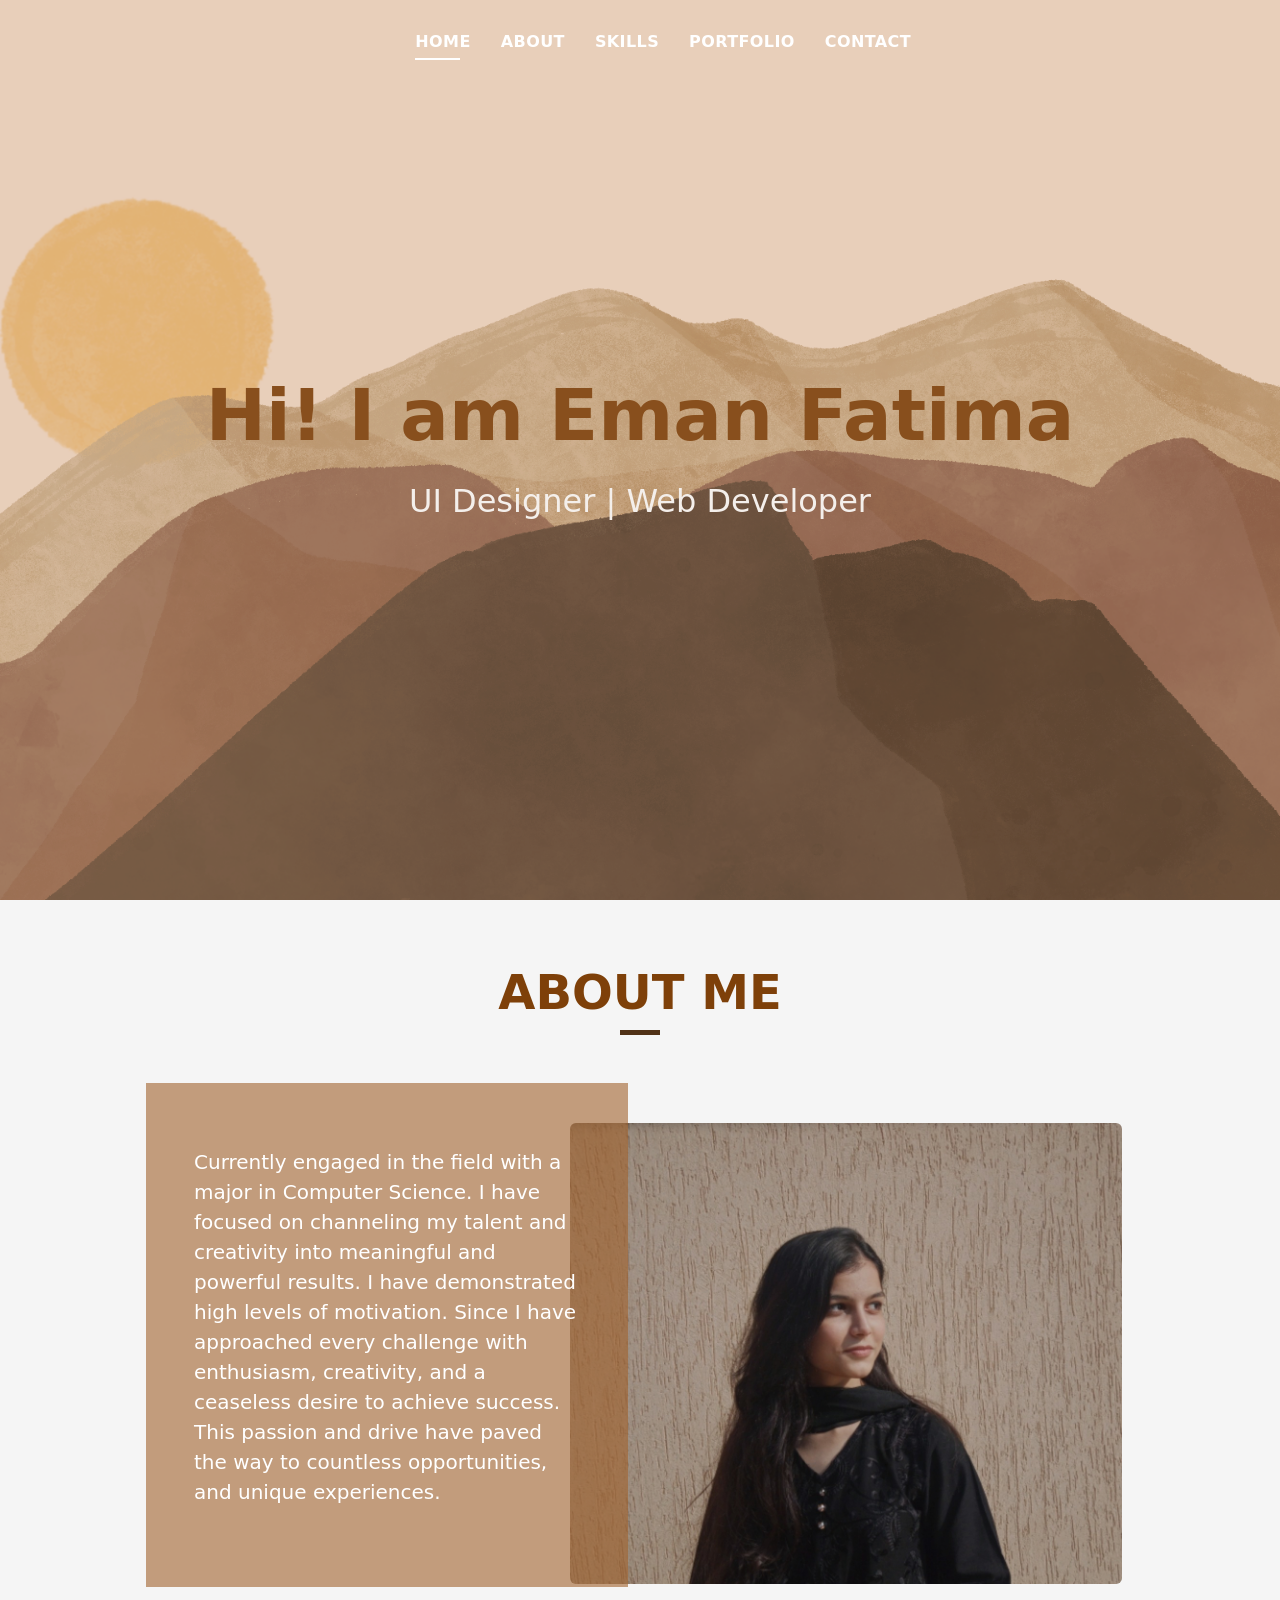
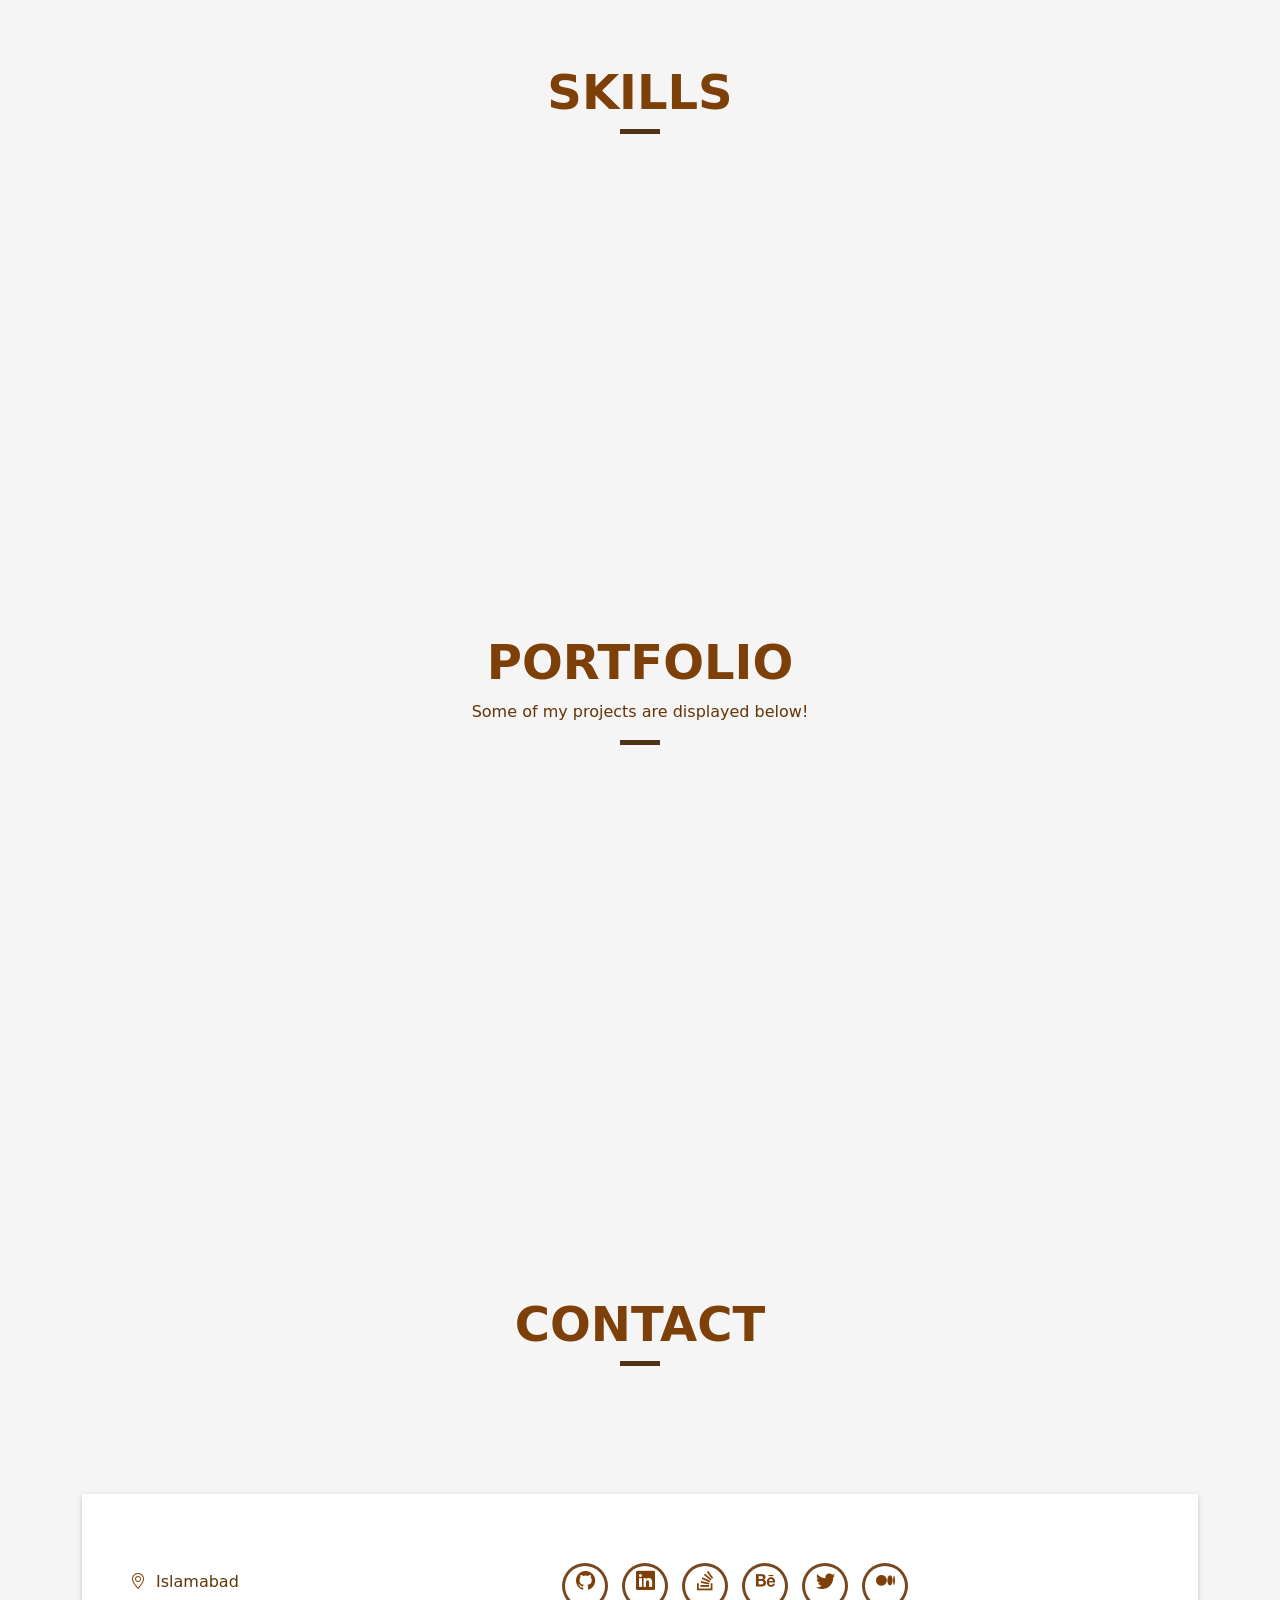
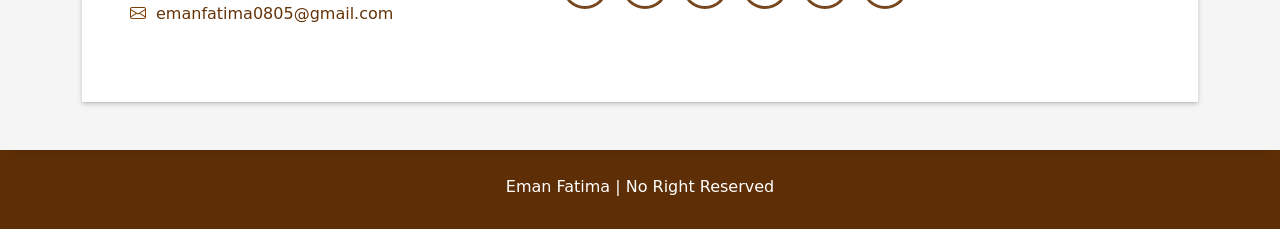
==== index.html @ 60ff3e01 "Updating Commit" ====
<!DOCTYPE html>
<html lang="en">

<head>
    <meta charset="utf-8">
    <meta content="width=device-width, initial-scale=1.0" name="viewport">

    <title>Eman Fatima</title>

    <!-- Favicons -->
    <link href="assets/img/favicon.png" rel="icon">

    <!-- Vendor CSS Files -->
    <link href="assets/vendor/bootstrap/css/bootstrap.min.css" rel="stylesheet">
    <link href="assets/vendor/bootstrap-icons/bootstrap-icons.css" rel="stylesheet">
    <link href="assets/vendor/glightbox/css/glightbox.min.css" rel="stylesheet">
    <link href="assets/vendor/swiper/swiper-bundle.min.css" rel="stylesheet">

    <!-- Template Main CSS File -->
    <link href="assets/css/style.css" rel="stylesheet">

    <!-- Animation -->
    <link href="https://unpkg.com/aos@2.3.1/dist/aos.css" rel="stylesheet">
    <script src="https://unpkg.com/aos@2.3.1/dist/aos.js"></script>

</head>

<body>

    <!-- Header -->
    <header id="header" class="fixed-top">
        <div class="container d-flex align-items-center justify-content-between col-5">
            <nav id="navbar" class="navbar">
                <ul>
                    <li><a class="nav-link scrollto active" href="#hero">Home</a></li>
                    <li><a class="nav-link scrollto" href="#about">About</a></li>
                    <li><a class="nav-link scrollto" href="#services">Skills</a></li>
                    <li><a class="nav-link scrollto " href="#work">Portfolio</a></li>
                    <li><a class="nav-link scrollto" href="#contact">Contact</a></li>
                </ul>
                <i class="bi bi-list mobile-nav-toggle"></i>
            </nav>
        </div>
    </header>
    <!-- End Header -->

    <!-- Hero Section -->
    <div id="hero" class="hero route bg-image" style="background-image: url(assets/img/hero-Bg.png)">
        <div class="hero-content display-table">
            <div class="table-cell">
                <div class="container">
                    <h1 class="hero-title mb-4">Hi! I am Eman Fatima</h1>
                    <h2 class="description text-center">UI Designer | Web Developer</h2>
                </div>
            </div>
        </div>
    </div>
    <!-- End Hero Section -->

    <!-- About Section -->
    <main id="main">
        <section id="about" class="about-mf bg-image sect-pt4 route"
            style="background-image: url(assets/img/hero-Bg.png)">
            <div class="container">
                <div class="row">
                    <div class="col-sm-12">
                        <div class="title-box text-center">
                            <h3 class="title-a">
                                About Me
                            </h3>
                            <div class="line-mf"></div>
                        </div>
                    </div>
                </div>
                <div class="row mt-4 justify-content-center px-md-3 mx-md-5">
                    <div class="col-md-5 pb-3 position-relative">
                        <div class="about-me d-flex">
                            <p data-aos="fade-up " class="text-left fs-5">
                                Currently engaged in the field with a major in Computer Science. I have focused on
                                channeling my talent and creativity into meaningful and powerful results. I have
                                demonstrated high levels of motivation. Since I have approached every challenge with
                                enthusiasm, creativity, and a ceaseless desire to achieve success. This passion and
                                drive have paved the way to countless opportunities, and unique experiences.
                            </p>
                        </div>
                    </div>
                    <div class="col-md-7">
                        <div class="about-img">
                            <img src="assets/img/testimonial-1.jpg" class="img-fluid rounded b-shadow-a w-100" alt="">
                        </div>
                    </div>
                </div>
            </div>
        </section>

        <!-- End About Section -->

        <!-- Services/Skills Section -->
        <section id="services" class="services-mf bg-image pt-5 route"
            style="background-image: url(assets/img/hero-Bg.png)">
            <div class="container">
                <div class="row">
                    <div class="col-sm-12">
                        <div class="title-box text-center">
                            <h3 class="title-a">
                                Skills
                            </h3>
                            <div class="line-mf"></div>
                        </div>
                    </div>
                </div>
                <div class="row pb-5">
                    <div class="col-md-4 pb-3" data-aos="flip-left">
                        <div class="service-box h-100">
                            <div class="service-ico">
                                <span class="ico-circle"><i class="bi bi-code"></i></span>
                            </div>
                            <div class="service-content">
                                <h2 class="s-title">Web Development</h2>
                                <p class="s-description text-center">
                                    HTML | CSS | Javascript | Laravel
                                </p>
                            </div>
                        </div>
                    </div>
                    <div class="col-md-4 pb-3" data-aos="flip-up">
                        <div class="service-box h-100">
                            <div class="service-ico">
                                <span class="ico-circle"><i class="bi bi-palette-fill"></i></span>
                            </div>
                            <div class="service-content">
                                <h2 class="s-title">Design</h2>
                                <p class="s-description text-center">
                                    Figma | Adobe Illustrator | Adobe Photoshop
                                </p>
                            </div>
                        </div>
                    </div>
                    <div class="col-md-4 pb-3" data-aos="flip-right">
                        <div class="service-box h-100">
                            <div class="service-ico">
                                <span class="ico-circle"><i class="bi bi-camera-fill"></i></span>
                            </div>
                            <div class="service-content">
                                <a href="https://vsco.co/iemannq/gallery">
                                    <h2 class="s-title">Photography</h2>
                                    <p class="s-description text-center">
                                        Vsco | Profile
                                    </p>
                                </a>
                            </div>
                        </div>
                    </div>
                </div>
            </div>
        </section>
        <!-- End Services Section -->

        <!-- Project Section -->
        <section id="work" class="portfolio-mf bg-image sect-pt4 route"
            style="background-image: url(assets/img/hero-Bg.png)">
            <div class="overlay-mf"></div>
            <div class="container">
                <div class="row">
                    <div class="col-sm-12">
                        <div class="title-box text-center">
                            <h3 class="title-a">
                                Portfolio
                            </h3>
                            <p class="subtitle-a">
                                Some of my projects are displayed below!
                            </p>
                            <div class="line-mf"></div>
                        </div>
                    </div>
                </div>
                <div class="row justify-content-center">

                    <div class="col-md-4 pb-3" data-aos="flip-right">
                        <div class="service-box h-100">
                            <div class="service-ico">
                                <span class="ico-circle"><i class="bi bi-code-slash"></i></span>
                            </div>
                            <div class="service-content">
                                <h2 class="s-title">Web Development</h2>
                                <p class="s-description text-center">
                                    Web and other Projects are displayed here!
                                </p>
                                <div class="col-md-12 text-center">
                                    <p class="pt-5"><a class="button button-a btn js-scroll px-4" href="project.html"
                                            role="button">Get
                                            More</a></p>
                                </div>
                                </a>
                            </div>
                        </div>
                    </div>

                    <div class="col-md-4 pb-3" data-aos="flip-right">
                        <div class="service-box h-100">
                            <div class="service-ico">
                                <span class="ico-circle"><i class="bi bi-vector-pen"></i></span>
                            </div>
                            <div class="service-content">
                                <h2 class="s-title">Web Design</h2>
                                <p class="s-description text-center">
                                    UI/UX Projects are displayed here!
                                </p>
                                <div class="col-md-12 text-center">
                                    <p class="pt-5"><a class="button button-a btn js-scroll px-4" href="project_ui.html"
                                            role="button">Get
                                            More</a></p>
                                </div>
                            </div>
                        </div>
                    </div>
                </div>
            </div>
        </section>
        <!-- End Project Section -->

        <!-- Contact Section -->
        <section id="contact" class="paralax-mf footer-paralax bg-image route"
            style="background-image: url(assets/img/hero-Bg.png)">
            <div class="container">
                <div class="row">
                    <!-- <div class="overlay-mf"></div> -->
                    <div class="col-sm-12">
                        <div class="title-box text-center">
                            <h3 class="title-a">
                                Contact
                            </h3>
                            <div class="line-mf"></div>
                        </div>
                    </div>
                </div>
                <div class="row">
                    <div class="col-sm-12">
                        <div class="contact-mf">
                            <div id="contact" class="box-shadow-full">
                                <div class="row">
                                    <div class="col-md-5">
                                        <div class="socials">
                                            <div class="more-info">
                                                <ul class="list-group list-ico">
                                                    <li><span class="bi bi-geo-alt"></span>Islamabad</li>
                                                    <li><span class="bi bi-envelope"></span>emanfatima0805@gmail.com
                                                    </li>
                                                </ul>
                                            </div>
                                        </div>
                                    </div>
                                    <div class="col">
                                        <div class="socials">
                                            <ul>
                                                <li><a href="https://github.com/EmannFatima"><span class="ico-circle"><i
                                                                class="bi bi-github"></i></span></a>
                                                </li>
                                                <li><a href="https://www.linkedin.com/in/eman-fatima-b755a5228"><span
                                                            class="ico-circle"><i class="bi bi-linkedin"></i></span></a>
                                                </li>
                                                <li><a href="https://stackoverflow.com/users/17860997/eman-fatima"><span
                                                            class="ico-circle"><i
                                                                class="bi bi-stack-overflow"></i></span></a>
                                                </li>
                                                <li><a href="https://www.behance.net/emannfatima"><span
                                                            class="ico-circle"><i class="bi bi-behance"></i></span></a>
                                                </li>
                                                <li><a href="https://twitter.com/EmannFatima_"><span
                                                            class="ico-circle"><i class="bi bi-twitter"></i></span></a>
                                                </li>
                                                <li><a href="https://medium.com/@emanfatima0805"><span
                                                            class="ico-circle"><i class="bi bi-medium"></i></span></a>
                                                </li>
                                            </ul>
                                        </div>
                                    </div>
                                </div>
                            </div>
                        </div>
                    </div>
                </div>
            </div>
        </section>
        <!-- End Contact Section -->

    </main>
    <!-- End #main -->

    <!-- Footer -->
    <footer>
        <div class="container">
            <div class="row">
                <div class="col-sm-12">
                    <div class="copyright-box">
                        <p class="copyright">Eman Fatima | No Right Reserved</p>
                    </div>
                </div>
            </div>
        </div>
    </footer>
    <!-- End  Footer -->

    <!-- Vendor JS Files -->
    <script src="assets/vendor/purecounter/purecounter_vanilla.js"></script>
    <script src="assets/vendor/bootstrap/js/bootstrap.bundle.min.js"></script>
    <script src="assets/vendor/glightbox/js/glightbox.min.js"></script>
    <script src="assets/vendor/swiper/swiper-bundle.min.js"></script>
    <script src="assets/vendor/typed.js/typed.min.js"></script>
    <script src="assets/vendor/php-email-form/validate.js"></script>

    <!-- Template Main JS File -->
    <script src="assets/js/main.js"></script>

    <!-- Animation-Script -->
    <script>
        AOS.init();
    </script>
</body>

</html>
---- assets/css/style.css ----
body {
  background-color: #f5f5f5;
  color: #653409;
}

h1,
h2,
h3,
h4,
h5,
h6 {
  color: #7E4009;
}

a {
  color: #7E4009;
  text-decoration: none;
  transition: all 0.5s ease-in-out;
}

a:hover {
  color: #834e1f;
  ;
  text-decoration: none;
  transition: all 0.5s ease-in-out;
}

.p-r {
  position: relative;
}

.color-a {
  text-decoration: none;
  color: #7E4009;
  ;
}

.color-d {
  color: #f5f5f5;
}

.color-text-a {
  text-decoration: none;
  color: #653409;
}

.box-shadow,
.card-blog,
.work-box,
.service-box,
.paralax-mf {
  box-shadow: 0 13px 8px -10px rgba(0, 0, 0, 0.1);
}

.box-shadow-a,
.button:hover {
  text-decoration: none;
  /* box-shadow: 0 0 0 4px #77481f; */
}

.description {
  color: #FFFFFF;
}

.display-5 {
  font-size: 2.5rem;
  font-weight: 300;
  line-height: 1.1;
}

.display-6 {
  font-size: 2rem;
  font-weight: 300;
  line-height: 1.1;
}

.avatar {
  width: 32px;
  height: 32px;
  margin-right: 4px;
  overflow: hidden;
}

.bg-image {
  background-repeat: no-repeat;
  background-attachment: fixed;
  background-size: cover;
  background-position: center center;
}

@media (max-width: 1024px) {
  .bg-image {
    background-attachment: scroll;
  }
}

.overlay-mf {
  background-color: rgb(184 155 129 / 54%);
  ;
}

.overlay-mf {
  position: absolute;
  top: 0;
  left: 0px;
  padding: 0;
  height: 100%;
  width: 100%;
  opacity: 0.3;
}

.paralax-mf {
  position: relative;
  padding: 8rem 0;
}

.display-table {
  width: 100%;
  height: 100%;
  display: table;
}

.table-cell {
  display: table-cell;
  vertical-align: middle;
}

/*--/ Sections /--*/
.sect-4 {
  padding: 4rem 0;
}

.sect-pt4 {
  padding-top: 4rem;
}

.sect-mt4 {
  margin-top: 4rem;
}

/*--/ Title s /--*/
.title-s {
  font-weight: 600;
  color: #7E4009;
  font-size: 1.1rem;
}

/*--/ Title A /--*/
.title-box {
  margin-bottom: 4rem;
}

.title-a {
  text-decoration: none;
  font-size: 3rem;
  font-weight: bold;
  text-transform: uppercase;
}

.subtitle-a {
  text-decoration: none;
  color: #653409;
}

.line-mf {
  width: 40px;
  height: 5px;
  background-color: #513217;
  margin: 0 auto;
}

/*--/ Title Left /--*/
.title-box-2 {
  margin-bottom: 3rem;
}

.title-left {
  font-size: 2rem;
  position: relative;
}

.title-left:before {
  content: "";
  position: absolute;
  height: 3px;
  background-color: #513217;
  width: 100px;
  bottom: -12px;
}

/*------/ Box /------*/
.box-pl2 {
  padding-left: 2rem;
}

.box-shadow-full {
  padding: 3rem 1.25rem;
  position: relative;
  background-color: #fff;
  margin-bottom: 3rem;
  z-index: 2;
  box-shadow: 0 1px 1px 0 rgba(0, 0, 0, 0.06), 0 2px 5px 0 rgba(0, 0, 0, 0.2);
}

@media (min-width: 768px) {
  .box-shadow-full {
    padding: 3rem;
  }
}

/*------/ Socials /------*/
.socials {
  padding: 1.5rem 0;
}

.socials ul li {
  display: inline-block;
}

.socials .ico-circle {
  height: 40px;
  width: 40px;
  font-size: 1.2rem;
  border-radius: 50%;
  line-height: 1.6;
  margin: 0 15px 0 0;
  box-shadow: 0 0 0 3px #77481f;
  transition: all 500ms ease;
}

.socials .ico-circle:hover {
  background-color: #77481f;
  color: #fff;
  box-shadow: 0 0 0 3px #77481f;
  transition: all 500ms ease;
}

/*------/ Ul resect /------*/
.ul-resect,
.widget-tags ul,
.widget-sidebar .list-sidebar,
.box-comments .list-comments,
.blog-wrapper .post-meta ul,
.list-ico,
.socials ul {
  list-style: none;
  padding-left: 0;
  margin-bottom: 0;
}

.list-ico {
  line-height: 2;
}

.list-ico span {
  color: #7E4009;
  ;
  margin-right: 10px;
}

/*------/ Ico Circle /------*/
.ico-circle {
  height: 100px;
  width: 100px;
  font-size: 2rem;
  border-radius: 50%;
  line-height: 1.55;
  margin: 0 auto;
  text-align: center;
  box-shadow: 0 0 0 10px #7E4009;
  ;
  display: block;
}

/*------/ Owl Carousel /------*/
.owl-theme .owl-dots {
  text-align: center;
  margin-top: 18px;
}

.owl-theme .owl-dots .owl-dot {
  display: inline-block;
}

.owl-theme .owl-dots .owl-dot span {
  width: 18px;
  height: 7px;
  margin: 5px 5px;
  background: #77481f;
  border: 0px solid #77481f;
  display: block;
  transition: all 0.6s ease-in-out;
  cursor: pointer;
}

.owl-theme .owl-dots .owl-dot:hover span {
  background-color: #77481f;
}

.owl-theme .owl-dots .owl-dot.active span {
  background-color: #1B1B1B;
  width: 25px;
}

/*--/ Scrolltop s /--*/
.scrolltop-mf {
  position: relative;
  display: none;
}

.scrolltop-mf span {
  z-index: 999;
  position: fixed;
  width: 42px;
  height: 42px;
  background-color: #7E4009;
  ;
  opacity: 0.7;
  font-size: 1.6rem;
  line-height: 1.5;
  text-align: center;
  color: #fff;
  top: auto;
  left: auto;
  right: 30px;
  bottom: 50px;
  cursor: pointer;
  border-radius: 50%;
}

/*--------------------------------------------------------------
# Back to top button
--------------------------------------------------------------*/
.back-to-top {
  position: fixed;
  visibility: hidden;
  opacity: 0;
  right: 15px;
  bottom: 15px;
  z-index: 996;
  background: #7E4009;
  ;
  width: 40px;
  height: 40px;
  border-radius: 50px;
  transition: all 0.4s;
}

.back-to-top i {
  font-size: 28px;
  color: #fff;
  line-height: 0;
}

.back-to-top:hover {
  background: #7E4009;
  ;
  color: #fff;
}

.back-to-top.active {
  visibility: visible;
  opacity: 1;
}

/*------/ Prelaoder /------*/
#preloader {
  position: fixed;
  top: 0;
  left: 0;
  right: 0;
  bottom: 0;
  z-index: 9999;
  overflow: hidden;
  background: #fff;
}

#preloader:before {
  content: "";
  position: fixed;
  top: calc(50% - 30px);
  left: calc(50% - 30px);
  border: 6px solid #f2f2f2;
  border-top: 6px solid #7E4009;
  ;
  border-radius: 50%;
  width: 60px;
  height: 60px;
  -webkit-animation: animate-preloader 1s linear infinite;
  animation: animate-preloader 1s linear infinite;
}

@-webkit-keyframes animate-preloader {
  0% {
    transform: rotate(0deg);
  }

  100% {
    transform: rotate(360deg);
  }
}

@keyframes animate-preloader {
  0% {
    transform: rotate(0deg);
  }

  100% {
    transform: rotate(360deg);
  }
}

/*------/ Button /------*/
.button {
  display: inline-block;
  padding: 0.3rem 0.6rem;
  text-align: center;
  vertical-align: middle;
  -webkit-user-select: none;
  -moz-user-select: none;
  user-select: none;
  font-size: 1rem;
  border-radius: 0.3rem;
  border: 1px solid transparent;
  transition: all 500ms ease;
  cursor: pointer;
}

.button:focus {
  outline: 0;
}

.button:hover {
  background-color: #7E4009;

  color: #fff;
  transition: all 500ms ease;
}

.button-a {
  text-decoration: none;
  background-color: #7E4009;
  color: #fff;
  border-color: #7d4d24;
}

.button-big {
  padding: 0.9rem 2.3rem;
  font-size: 1.2rem;
}

.button-rouded {
  border-radius: 5rem;
}

.btn-lg {
  padding: 0.5rem 1rem;
  font-size: 1.25rem;
  line-height: 1.5;
  border-radius: 0.3rem;
}

/*--------------------------------------------------------------
# Header
--------------------------------------------------------------*/
#header {
  transition: all 0.5s;
  z-index: 997;
  padding: 20px 0;
}

#header .logo {
  font-size: 28px;
  margin: 0;
  padding: 0;
  font-weight: 600;
  letter-spacing: 1px;
}

#header .logo a {
  color: #fff;
}

#header .logo img {
  max-height: 40px;
}

#header.header-scrolled {
  background: #513217;
  padding: 12px 0;
}

/*--------------------------------------------------------------
# Navigation Menu
--------------------------------------------------------------*/
/**
* Desktop Navigation 
*/
.navbar {
  padding: 0;
}

.navbar ul {
  margin: 0;
  padding: 0;
  display: flex;
  list-style: none;
  align-items: center;
}

.navbar li {
  position: relative;
}

.navbar>ul>li {
  white-space: nowrap;
  padding: 10px 0 10px 30px;
}

.navbar a,
.navbar a:focus {
  display: flex;
  align-items: center;
  justify-content: space-between;
  color: #fff;
  font-size: 16px;
  font-weight: 600;
  padding: 0;
  white-space: nowrap;
  transition: 0.3s;
  letter-spacing: 0.4px;
  position: relative;
  text-transform: uppercase;
}

.navbar a i,
.navbar a:focus i {
  font-size: 12px;
  line-height: 0;
  margin-left: 5px;
}

.navbar>ul>li>a:before {
  content: "";
  position: absolute;
  width: 100%;
  height: 2px;
  bottom: -6px;
  left: 0;
  width: 0;
  background-color: #fff;
  visibility: hidden;
  transition: all 0.3s ease-in-out 0s;
}

.navbar a:hover:before,
.navbar li:hover>a:before,
.navbar .active:before {
  visibility: visible;
  width: 80%;
}

.navbar a:hover,
.navbar .active,
.navbar .active:focus,
.navbar li:hover>a {
  color: #fff;
}

.navbar .dropdown ul {
  display: block;
  position: absolute;
  left: 30px;
  top: calc(100% + 30px);
  margin: 0;
  padding: 10px 0;
  z-index: 99;
  opacity: 0;
  visibility: hidden;
  background: #fff;
  box-shadow: 0px 0px 30px rgba(127, 137, 161, 0.25);
  transition: 0.3s;
}

.navbar .dropdown ul li {
  min-width: 200px;
}

.navbar .dropdown ul a {
  padding: 10px 20px;
  font-size: 14px;
  text-transform: none;
  color: #653409;
}

.navbar .dropdown ul a i {
  font-size: 12px;
}

.navbar .dropdown ul a:hover,
.navbar .dropdown ul .active:hover,
.navbar .dropdown ul li:hover>a {
  color: #7E4009;
  ;
}

.navbar .dropdown:hover>ul {
  opacity: 1;
  top: 100%;
  visibility: visible;
}

.navbar .dropdown .dropdown ul {
  top: 0;
  left: calc(100% - 30px);
  visibility: hidden;
}

.navbar .dropdown .dropdown:hover>ul {
  opacity: 1;
  top: 0;
  left: 100%;
  visibility: visible;
}

@media (max-width: 1366px) {
  .navbar .dropdown .dropdown ul {
    left: -90%;
  }

  .navbar .dropdown .dropdown:hover>ul {
    left: -100%;
  }
}

/**
* Mobile Navigation 
*/
.mobile-nav-toggle {
  color: #fff;
  font-size: 28px;
  cursor: pointer;
  display: none;
  line-height: 0;
  transition: 0.5s;
}

@media (max-width: 991px) {
  .mobile-nav-toggle {
    display: block;
  }

  .navbar ul {
    display: none;
  }
}

.navbar-mobile {
  position: fixed;
  overflow: hidden;
  top: 0;
  right: 0;
  left: 0;
  bottom: 0;
  background: #513217;
  transition: 0.3s;
  z-index: 999;
}

.navbar-mobile .mobile-nav-toggle {
  position: absolute;
  top: 15px;
  right: 15px;
}

.navbar-mobile ul {
  display: block;
  position: absolute;
  top: 55px;
  right: 15px;
  bottom: 15px;
  left: 15px;
  padding: 10px 0;
  background-color: #fff;
  overflow-y: auto;
  transition: 0.3s;
}

.navbar-mobile>ul>li {
  padding: 0;
}

.navbar-mobile a:hover:before,
.navbar-mobile li:hover>a:before,
.navbar-mobile .active:before {
  visibility: hidden;
}

.navbar-mobile a,
.navbar-mobile a:focus {
  padding: 10px 20px;
  font-size: 15px;
  color: #653409;
}

.navbar-mobile a:hover,
.navbar-mobile .active,
.navbar-mobile li:hover>a {
  color: #7E4009;
  ;
}

.navbar-mobile .getstarted,
.navbar-mobile .getstarted:focus {
  margin: 15px;
}

.navbar-mobile .dropdown ul {
  position: static;
  display: none;
  margin: 10px 20px;
  padding: 10px 0;
  z-index: 99;
  opacity: 1;
  visibility: visible;
  background: #fff;
  box-shadow: 0px 0px 30px #513217;
}

.navbar-mobile .dropdown ul li {
  min-width: 200px;
}

.navbar-mobile .dropdown ul a {
  padding: 10px 20px;
}

.navbar-mobile .dropdown ul a i {
  font-size: 12px;
}

.navbar-mobile .dropdown ul a:hover,
.navbar-mobile .dropdown ul .active:hover,
.navbar-mobile .dropdown ul li:hover>a {
  color: #7E4009;
  ;
}

.navbar-mobile .dropdown>.dropdown-active {
  display: block;
}

/*--------------------------------------------------------------
# Hero Section
--------------------------------------------------------------*/
.hero {
  height: 100vh;
  position: relative;
  color: #fff;
}

.hero .hero-content {
  text-align: center;
  position: absolute;
}

.hero .overlay-itro {
  background-color: #77593f;
  position: absolute;
  top: 0;
  left: 0px;
  padding: 0;
  height: 100%;
  width: 100%;
  opacity: 0.9;
}

.hero .hero-title {
  color: #7E4009;
  font-weight: 600;
  font-size: 3rem;
}

@media (min-width: 768px) {
  .hero .hero-title {
    font-size: 4.5rem;
  }
}

.hero .hero-subtitle {
  font-size: 1.5rem;
  font-weight: 600;
}

@media (min-width: 768px) {
  .hero .hero-subtitle {
    font-size: 2.5rem;
  }
}

.hero .text-slider-items {
  display: none;
}

.hero-single {
  height: 350px;
}

.hero-single .hero-content {
  margin-top: 30px;
}

.hero-single .hero-title {
  text-transform: uppercase;
  font-size: 3rem;
}

@media (min-width: 768px) {
  .hero-single .hero-title {
    font-size: 3.5rem;
  }
}

.hero-single .breadcrumb {
  background-color: transparent;
  color: #7E4009;
  ;
}

.hero-single .breadcrumb .breadcrumb-item:before {
  color: #77481f;
}

.hero-single .breadcrumb .breadcrumb-item.active {
  color: #77481f;
}

.hero-single .breadcrumb a {
  color: #fff;
}

/*--------------------------------------------------------------
# About
--------------------------------------------------------------*/
.about-mf .box-shadow-full {
  padding-top: 4rem;
  padding-bottom: 4rem;
}

.about-mf .about-img {
  margin-bottom: 2rem;
}

.about-mf .about-img img {
  /* margin-left: 10px; */
}

.about-me {
  color: white;
  background-color: rgba(161, 100, 47, 0.609);
  padding: 4rem 3rem;
}

.about-me {
  top: -40px;
  position: absolute;
  right: -70px
}

@media (max-width: 767px) {

  .about-me {
    padding: 1.5rem 1rem;
    position: unset;
  }

  .about-mf .box-pl2 {
    margin-top: 3rem;
    padding-left: 0rem;
  }
}


.skill-mf span {
  color: #653409;
}

.skill-mf .progress {
  background-color: #77481f;
  margin: 0.5rem 0 1.2rem 0;
  border-radius: 0;
  height: 0.7rem;
}

.skill-mf .progress .progress-bar {
  height: 0.7rem;
  background-color: #7E4009;
  ;
}

/*--------------------------------------------------------------
# Services
--------------------------------------------------------------*/
.service-box {
  background-color: #fff;
  padding: 2.5rem 1.3rem;
  border-radius: 1rem;
  /* margin-bottom: 3rem; */
  text-align: center;
}

.service-box:hover .ico-circle {
  color: #fff;
  background-color: #7E4009;
  box-shadow: 0 0 0 10px #77481f;
  transition: all 500ms ease;
}

.service-box .service-ico {
  margin-bottom: 1rem;
  color: #7E4009;
}

.service-box .ico-circle {
  display: inline-flex;
  align-items: center;
  transition: all 500ms ease;
  justify-content: center;
}

.service-box .ico-circle i {
  line-height: 0;
  font-size: 40px;
}

.service-box .s-title {
  font-size: 1.4rem;
  text-transform: uppercase;
  text-align: center;
  padding: 0.4rem 0;
}

.service-box .s-description {
  color: #653409;
}

/*--------------------------------------------------------------
# Counter
--------------------------------------------------------------*/
.counter-box {
  color: #fff;
  text-align: center;
}

@media (min-width: 577px) {
  .counter-box {
    margin-bottom: 1.8rem;
  }
}

.counter-ico {
  margin-bottom: 1rem;
}

.counter-ico .ico-circle {
  height: 60px;
  width: 60px;
  line-height: 1.5;
  box-shadow: 0 0 0 10px #77481f;
}

.counter-num .counter {
  font-size: 2rem;
  margin-bottom: 0;
}

/*--------------------------------------------------------------
# Portfolio
--------------------------------------------------------------*/
.work-box {
  margin-bottom: 3rem;
  -webkit-backface-visibility: hidden;
  backface-visibility: hidden;
  background-color: #fff;
}

/* .work-box:hover img {
  transform: scale(1.3);
} */

.work-img {
  display: block;
  overflow: hidden;
}

.work-img img {
  transition: all 1s;
}

.work-content {
  padding: 2rem 3% 1rem 4%;
}

.work-content .w-more {
  color: #653409;
  font-size: 0.8rem;
}

.work-content .w-more .w-ctegory {
  color: #7E4009;
  ;
}

.work-content .w-like {
  font-size: 2.5rem;
  color: #7E4009;
  ;
  float: right;
}

.work-content .w-like a {
  color: #7E4009;
  ;
}

.work-content .w-like .num-like {
  font-size: 0.7rem;
}

.w-title {
  font-size: 1.2rem;
}

/*--------------------------------------------------------------
# Portfolio Details
--------------------------------------------------------------*/
.portfolio-details {
  padding-top: 40px;
}

.portfolio-details .portfolio-details-slider img {
  width: 100%;
}

.portfolio-details .portfolio-details-slider .swiper-pagination {
  margin-top: 20px;
  position: relative;
}

.portfolio-details .portfolio-details-slider .swiper-pagination .swiper-pagination-bullet {
  width: 12px;
  height: 12px;
  background-color: #fff;
  opacity: 1;
  border: 1px solid #7E4009;
  ;
}

.portfolio-details .portfolio-details-slider .swiper-pagination .swiper-pagination-bullet-active {
  background-color: #7E4009;
  ;
}

.portfolio-details .portfolio-info {
  padding: 30px;
  box-shadow: 0px 0 30px rgba(78, 78, 78, 0.08);
}

.portfolio-details .portfolio-info h3 {
  font-size: 22px;
  font-weight: 700;
  margin-bottom: 20px;
  padding-bottom: 20px;
  border-bottom: 1px solid #eee;
}

.portfolio-details .portfolio-info ul {
  list-style: none;
  padding: 0;
  font-size: 15px;
}

.portfolio-details .portfolio-info ul li+li {
  margin-top: 10px;
}

.portfolio-details .portfolio-description {
  padding-top: 30px;
}

.portfolio-details .portfolio-description h2 {
  font-size: 26px;
  font-weight: 700;
  margin-bottom: 20px;
}

.portfolio-details .portfolio-description p {
  padding: 0;
}

/*--------------------------------------------------------------
# Testimonials
--------------------------------------------------------------*/
.testimonial-box {
  color: #fff;
  text-align: center;
}

.testimonial-box .author-test {
  margin-top: 1rem;
}

.testimonial-box .author-test img {
  margin: 0 auto;
}

.testimonial-box .author {
  color: #fff;
  text-transform: uppercase;
  font-weight: 600;
  margin: 1rem 0;
  display: block;
  font-size: 1.4rem;
}

.testimonial-box .comit {
  font-size: 2rem;
  color: #7E4009;
  ;
  background-color: #fff;
  width: 52px;
  height: 52px;
  display: block;
  margin: 0 auto;
  border-radius: 50%;
  line-height: 1.6;
}

@media (min-width: 768px) {
  .testimonial-box .description {
    padding: 0 5rem;
  }
}

@media (min-width: 992px) {
  .testimonial-box .description {
    padding: 0 8rem;
  }
}

@media (min-width: 1200px) {
  .testimonial-box .description {
    padding: 0 13rem;
  }
}

.swiper-pagination {
  margin-top: 20px;
  position: relative;
}

.swiper-pagination .swiper-pagination-bullet {
  width: 12px;
  height: 12px;
  background-color: rgba(255, 255, 255, 0.4);
  opacity: 1;
}

.swiper-pagination .swiper-pagination-bullet-active {
  background-color: #fff;
}

/*--------------------------------------------------------------
# Contact
--------------------------------------------------------------*/
.footer-paralax {
  padding: 4rem 0 0 0;
}

.contact-mf {
  margin-top: 4rem;
}

@media (min-width: 767px) {
  .contact-mf .box-pl2 {
    margin-top: 3rem;
    padding-left: 0rem;
  }
}

.php-email-form .error-message {
  display: none;
  color: #fff;
  background: #ed3c0d;
  text-align: center;
  padding: 15px;
  font-weight: 600;
}

.php-email-form .sent-message {
  display: none;
  color: #fff;
  background: #18d26e;
  text-align: center;
  padding: 15px;
  font-weight: 600;
}

.php-email-form .loading {
  display: none;
  background: #fff;
  text-align: center;
  padding: 15px;
}

.php-email-form .loading:before {
  content: "";
  display: inline-block;
  border-radius: 50%;
  width: 24px;
  height: 24px;
  margin: 0 10px -6px 0;
  border: 3px solid #18d26e;
  border-top-color: #eee;
  -webkit-animation: animate-loading 1s linear infinite;
  animation: animate-loading 1s linear infinite;
}

.php-email-form input,
.php-email-form textarea {
  border-radius: 0;
  box-shadow: none;
  font-size: 14px;
}

.php-email-form input:focus,
.php-email-form textarea:focus {
  border-color: #7E4009;
  ;
}

.php-email-form input {
  padding: 10px 15px;
}

.php-email-form textarea {
  padding: 12px 15px;
  margin-bottom: 0;
}

.php-email-form button[type=submit] {
  background: #7E4009;
  ;
  border: 0;
  padding: 10px 24px;
  color: #fff;
  transition: 0.4s;
}

.php-email-form button[type=submit]:hover {
  background: #3393ff;
}

@-webkit-keyframes animate-loading {
  0% {
    transform: rotate(0deg);
  }

  100% {
    transform: rotate(360deg);
  }
}

@keyframes animate-loading {
  0% {
    transform: rotate(0deg);
  }

  100% {
    transform: rotate(360deg);
  }
}

/*--------------------------------------------------------------
# Blog
--------------------------------------------------------------*/
@media (min-width: 767px) {
  .card-blog {
    margin-bottom: 3rem;
  }
}

.card-blog .card-body {
  position: relative;
}

.card-blog .card-category-box {
  position: absolute;
  text-align: center;
  top: -16px;
  left: 15px;
  right: 15px;
  line-height: 25px;
  overflow: hidden;
}

.card-blog .card-category {
  display: inline-block;
  color: #fff;
  padding: 0 15px 5px;
  overflow: hidden;
  background-color: #7E4009;
  ;
  border-radius: 4px;
}

.card-blog .card-category .category {
  color: #fff;
  display: inline-block;
  text-transform: uppercase;
  font-size: 0.7rem;
  letter-spacing: 0.1px;
  margin-bottom: 0;
}

.card-blog .card-title {
  font-size: 1.3rem;
  margin-top: 0.6rem;
}

.card-blog .card-description {
  color: #653409;
}

.card-blog .post-author {
  display: inline-block;
}

.card-blog .post-date {
  color: #653409;
  display: inline-block;
  float: right;
}

/*--------------------------------------------------------------
# Blog Single
--------------------------------------------------------------*/
.post-box,
.form-comments,
.box-comments,
.widget-sidebar {
  padding: 2rem;
  background-color: #fff;
  margin-bottom: 3rem;
}

@media (min-width: 768px) {

  .post-box,
  .form-comments,
  .box-comments,
  .widget-sidebar {
    padding: 3rem;
  }
}

.blog-wrapper .article-title {
  font-size: 1.5rem;
}

@media (min-width: 768px) {
  .blog-wrapper .article-title {
    font-size: 1.9rem;
  }
}

.blog-wrapper .post-meta {
  margin: 1rem 0;
}

.blog-wrapper .post-meta ul {
  border-left: 4px solid #7E4009;
  ;
  margin-top: 1rem;
}

.blog-wrapper .post-meta ul li {
  display: inline-block;
  margin-left: 15px;
}

.blog-wrapper .post-meta ul a {
  color: #7E4009;
  ;
}

.blog-wrapper .post-meta ul span {
  color: #7E4009;
}

.blog-wrapper .blockquote {
  border-left: 4px solid #7E4009;
  ;
  padding: 18px;
  font-style: italic;
}

/*------/ Comments /------*/
.box-comments .list-comments li {
  padding-bottom: 40px;
}

.box-comments .list-comments .comment-avatar {
  display: table-cell;
  vertical-align: top;
}

.box-comments .list-comments .comment-avatar img {
  width: 80px;
  height: 80px;
}

.box-comments .list-comments .comment-author {
  font-size: 1.3rem;
}

@media (min-width: 768px) {
  .box-comments .list-comments .comment-author {
    font-size: 1.5rem;
  }
}

.box-comments .list-comments .comment-details {
  display: table-cell;
  vertical-align: top;
  padding-left: 25px;
}

.box-comments .list-comments a {
  color: #7E4009;
  ;
}

.box-comments .list-comments span {
  color: #7E4009;
  font-style: italic;
}

.box-comments .comment-children {
  margin-left: 40px;
}

/*------/ Sidebar /------*/
.widget-sidebar .sidebar-title {
  font-size: 1.6rem;
  font-weight: 600;
  border-left: 5px solid #7E4009;
  ;
  padding-left: 15px;
  text-transform: uppercase;
  margin-bottom: 1.5rem;
}

.widget-sidebar .list-sidebar li {
  position: relative;
  padding: 6px 0 6px 24px;
}

.widget-sidebar .list-sidebar li:before {
  position: absolute;
  content: "";
  width: 10px;
  height: 1px;
  left: 0;
  background-color: #7E4009;
  ;
  top: 20px;
}

.sidebar-search input {
  background-color: #fff;
  border-radius: 0;
  transition: all 0.5s ease-in-out;
}

.sidebar-search .btn-search {
  background-color: #7E4009;
  ;
  border-color: #7E4009;
  ;
  border-radius: 0;
  padding-left: 20px;
  padding-right: 20px;
}

.widget-tags ul li {
  display: inline-block;
  background-color: #7E4009;
  ;
  padding: 0.2rem 0.6rem;
  margin-bottom: 0.5rem;
  border-radius: 15px;
}

.widget-tags ul li a {
  color: #fff;
}

/*--------------------------------------------------------------
# Footer
--------------------------------------------------------------*/
footer {
  text-align: center;
  color: #fff;
  padding: 25px 0;
  background: #5e2f06;
}

footer .copyright {
  margin-bottom: 0.3rem;
}

footer .credits {
  margin-bottom: 0;
}

footer .credits a {
  color: #fff;
}
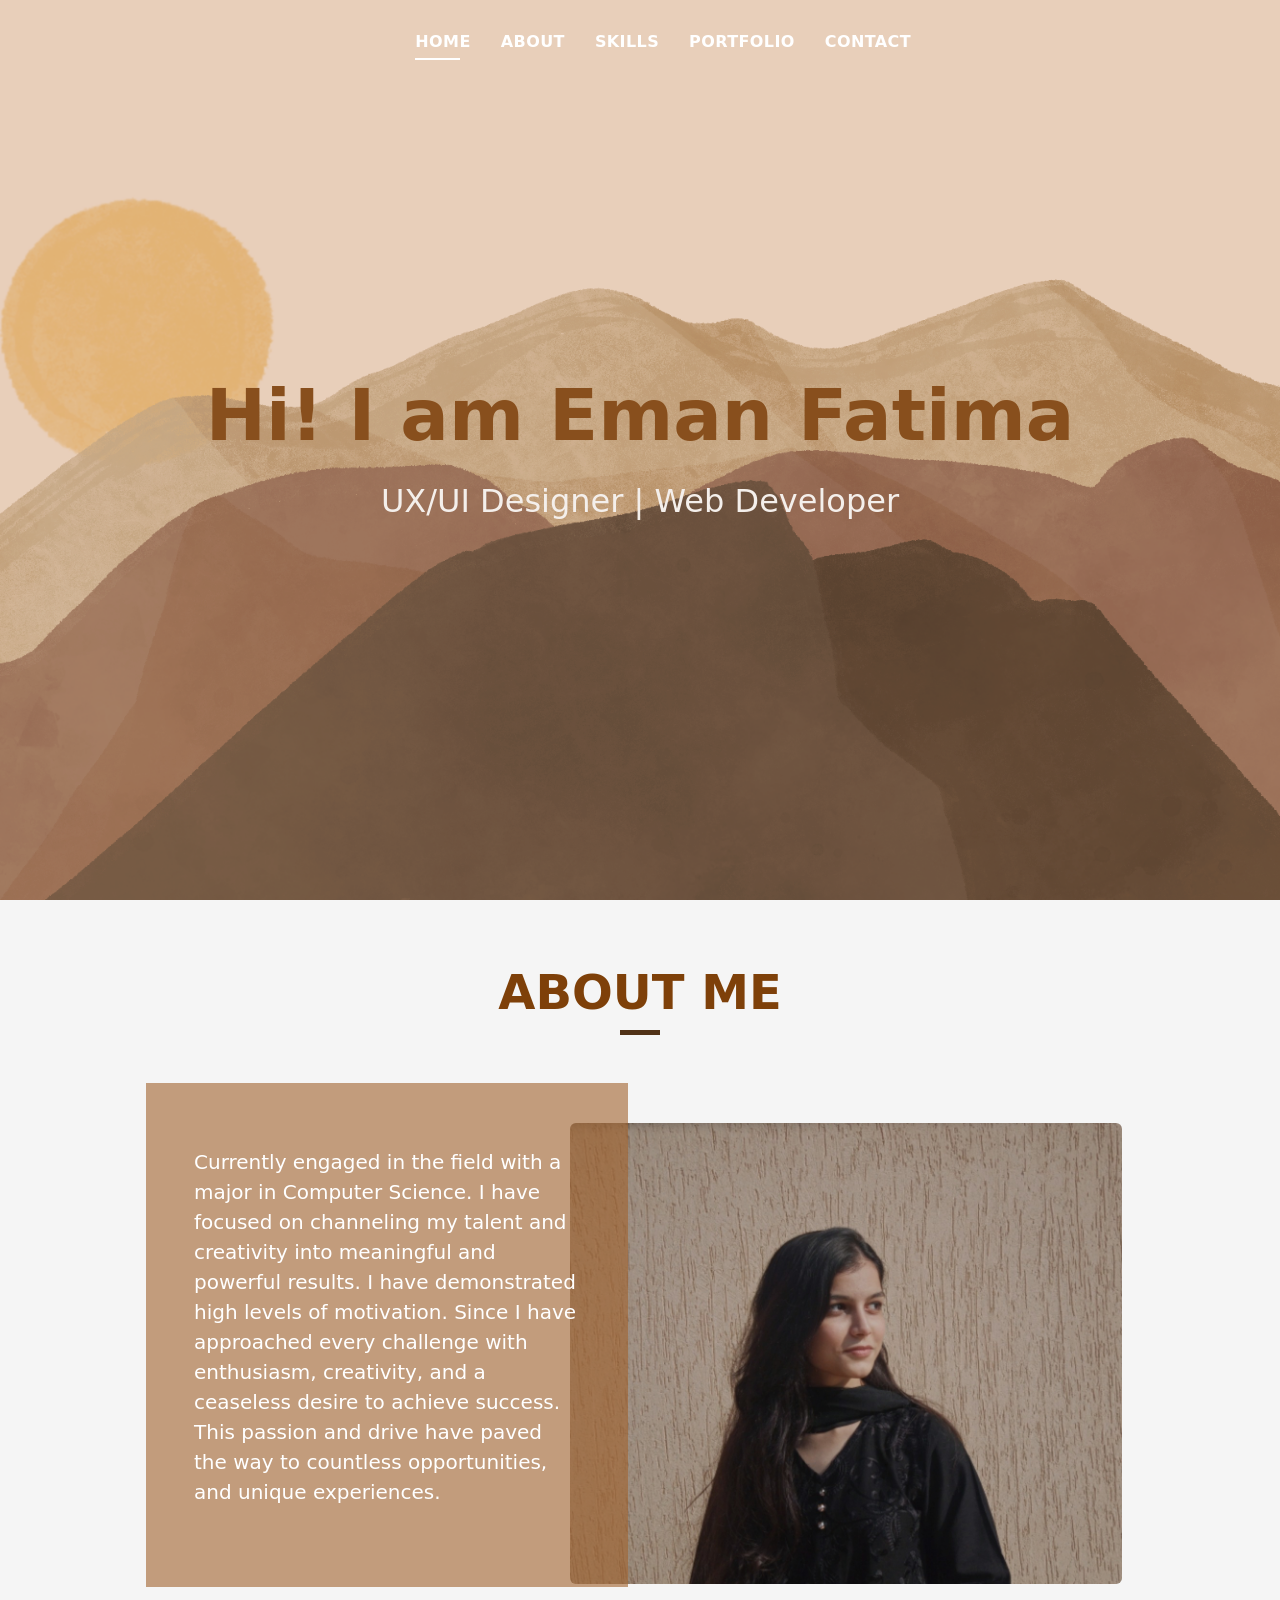
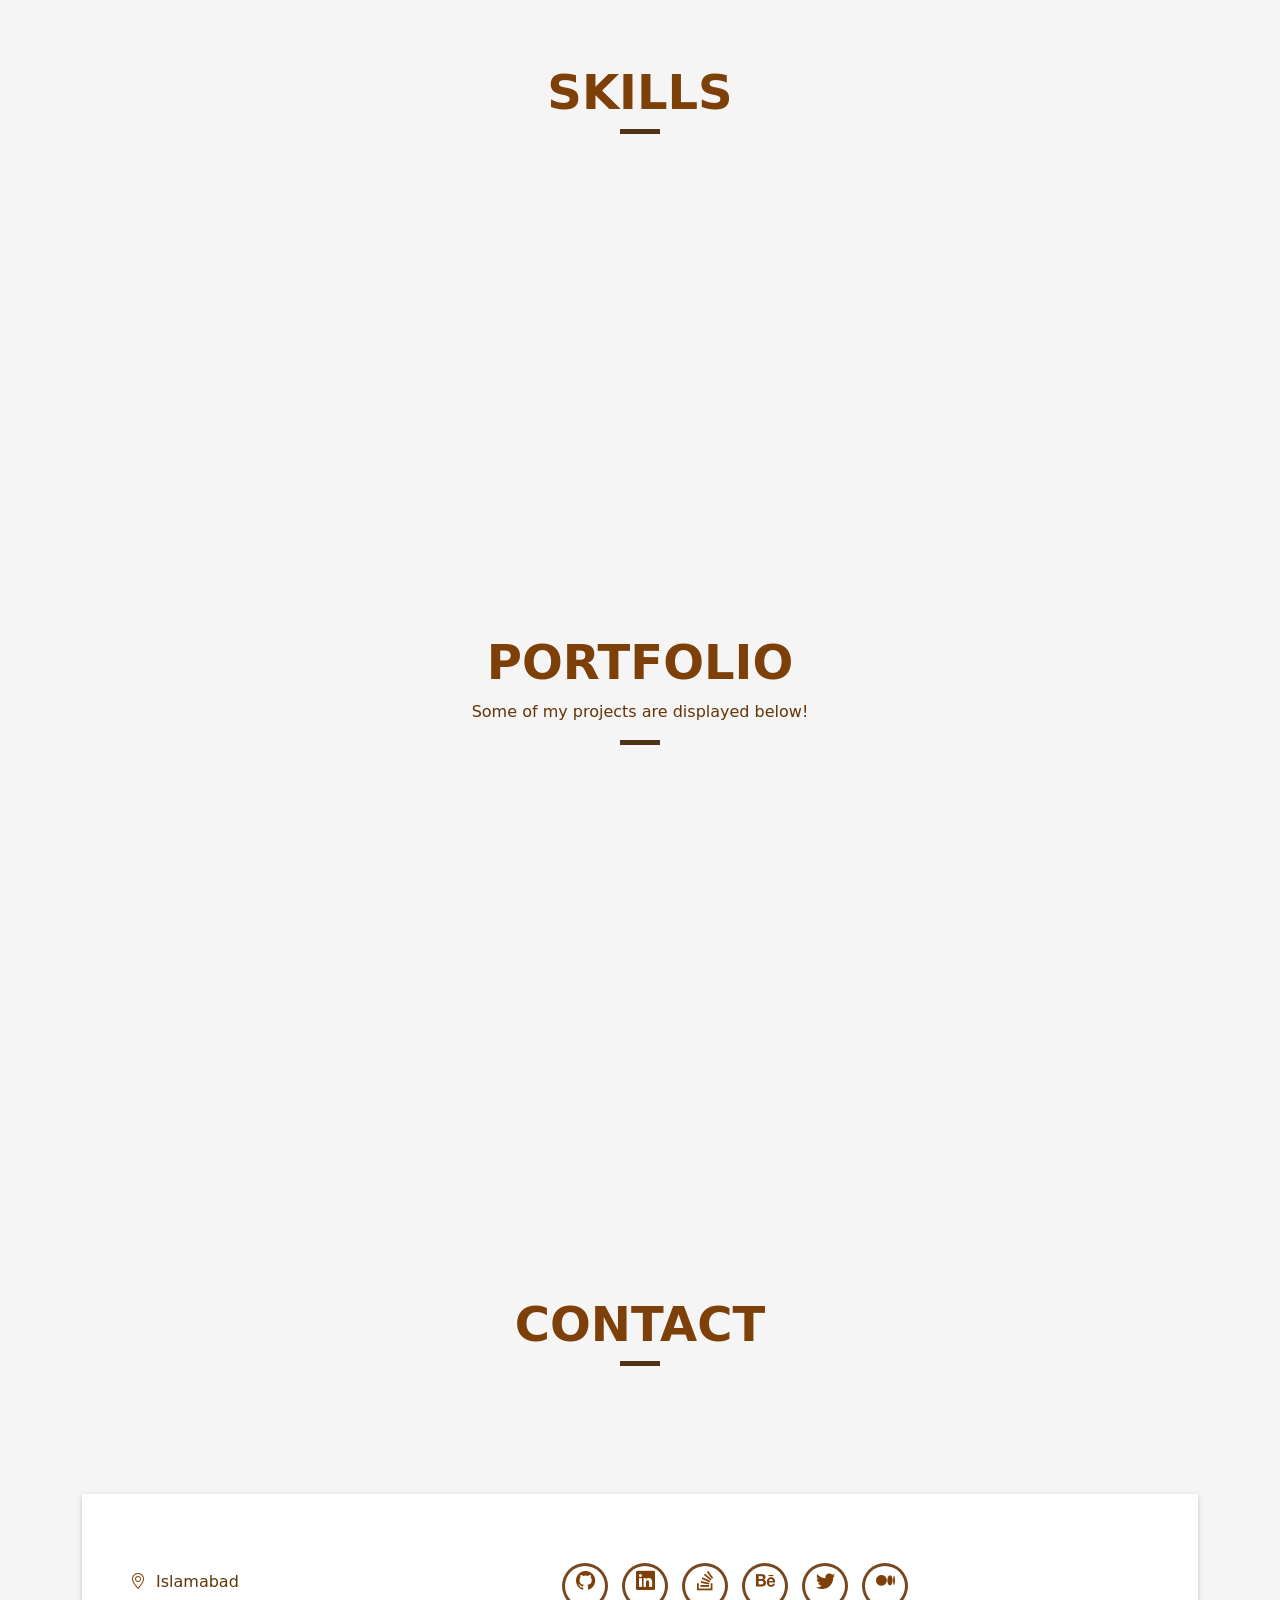
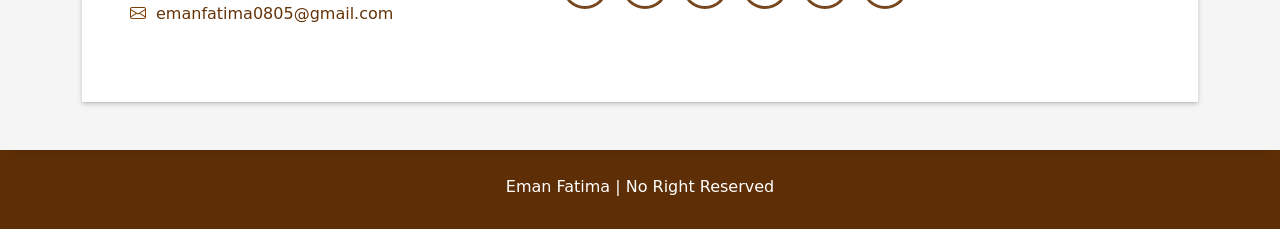
==== commit 11e7f1cb: "Update index.html" ====
--- a/index.html
+++ b/index.html
@@ -50,7 +50,7 @@
             <div class="table-cell">
                 <div class="container">
                     <h1 class="hero-title mb-4">Hi! I am Eman Fatima</h1>
-                    <h2 class="description text-center">UI Designer | Web Developer</h2>
+                    <h2 class="description text-center">UX/UI Designer | Web Developer</h2>
                 </div>
             </div>
         </div>
@@ -211,6 +211,25 @@
                                             role="button">Get
                                             More</a></p>
                                 </div>
+                            </div>
+                        </div>
+                    </div>
+                    <div class="col-md-4 pb-3" data-aos="flip-right">
+                        <div class="service-box h-100">
+                            <div class="service-ico">
+                                <span class="ico-circle"><i class="bi bi-patch-check-fill"></i></span>
+                            </div>
+                            <div class="service-content">
+                                <h2 class="s-title">Certificate</h2>
+                                <p class="s-description text-center">
+                                    All Cetificates are displayed here!
+                                </p>
+                                <div class="col-md-12 text-center">
+                                    <p class="pt-5"><a class="button button-a btn js-scroll px-4" href="https://www.linkedin.com/in/eman-fatima-b755a5228/details/certifications/"
+                                            role="button">Get
+                                            More</a></p>
+                                </div>
+                                </a>
                             </div>
                         </div>
                     </div>
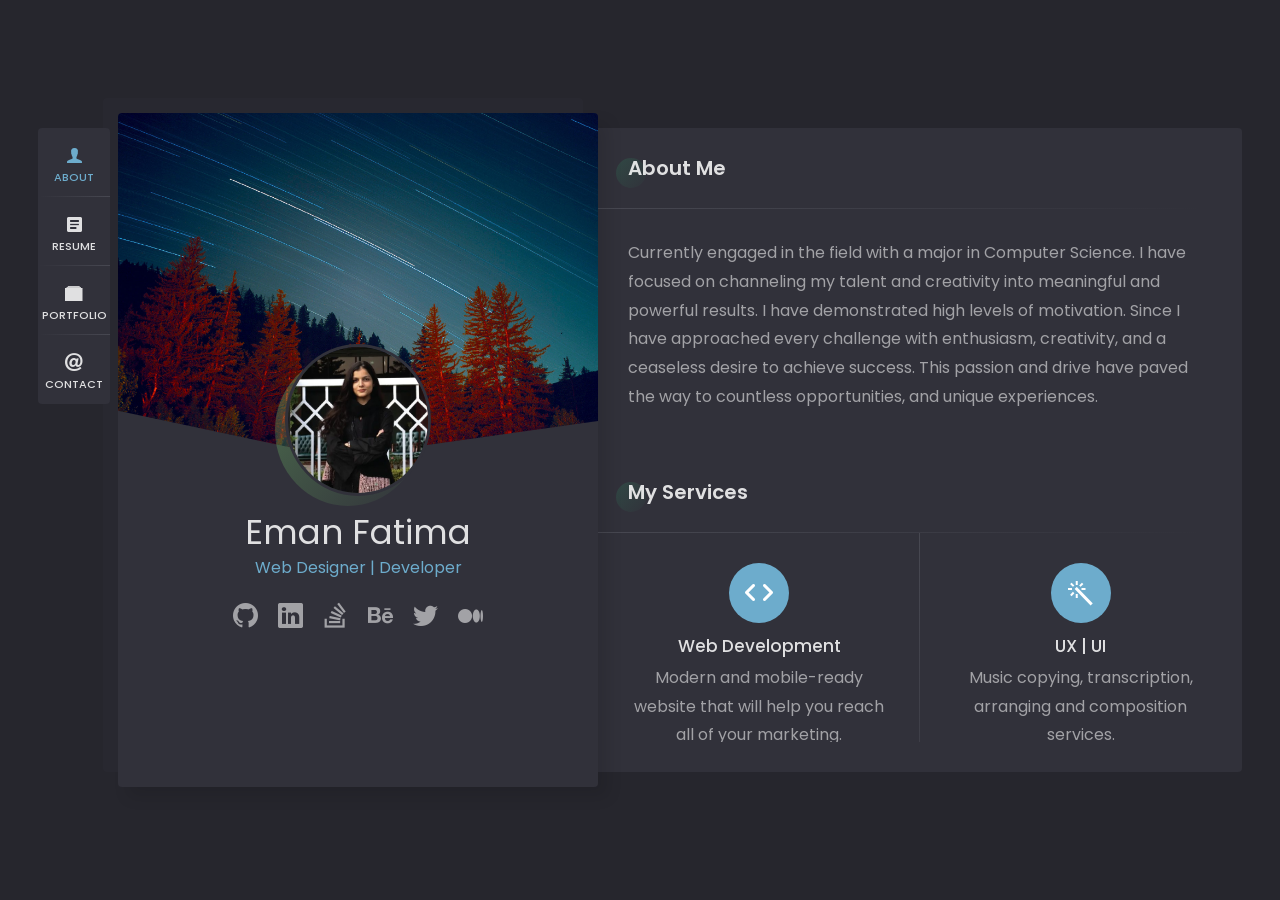
==== commit eb9fb360: "first commit" ====
--- a/index.html
+++ b/index.html
@@ -2,339 +2,710 @@
 <html lang="en">
 
 <head>
-    <meta charset="utf-8">
-    <meta content="width=device-width, initial-scale=1.0" name="viewport">
-
+    <meta charset="UTF-8">
+    <meta name="viewport" content="width=device-width, initial-scale=1.0">
     <title>Eman Fatima</title>
 
-    <!-- Favicons -->
-    <link href="assets/img/favicon.png" rel="icon">
-
-    <!-- Vendor CSS Files -->
-    <link href="assets/vendor/bootstrap/css/bootstrap.min.css" rel="stylesheet">
-    <link href="assets/vendor/bootstrap-icons/bootstrap-icons.css" rel="stylesheet">
-    <link href="assets/vendor/glightbox/css/glightbox.min.css" rel="stylesheet">
-    <link href="assets/vendor/swiper/swiper-bundle.min.css" rel="stylesheet">
-
-    <!-- Template Main CSS File -->
-    <link href="assets/css/style.css" rel="stylesheet">
-
-    <!-- Animation -->
-    <link href="https://unpkg.com/aos@2.3.1/dist/aos.css" rel="stylesheet">
-    <script src="https://unpkg.com/aos@2.3.1/dist/aos.js"></script>
+    <!-- Font -->
+    <link
+        href="https://fonts.googleapis.com/css?family=Poppins:100,100i,200,200i,300,300i,400,400i,500,500i,600,600i,700,700i,800,800i,900,900i"
+        rel="stylesheet">
+    <link rel="stylesheet" href="use.fontawesome.com/releases/v5.8.0/css/all.css">
+    <link href="https://cdn.jsdelivr.net/npm/bootstrap-icons@1.8.0/font/bootstrap-icons.css" rel="stylesheet">
+
+    <!-- CSS File -->
+    <link rel="stylesheet" href="css/basic.css" />
+    <link rel="stylesheet" href="css/layout.css" />
+    <link rel="stylesheet" href="css/blogs.css" />
+    <link rel="stylesheet" href="css/ionicons.css" />
+    <link rel="stylesheet" href="css/magnific-popup.css" />
+    <link rel="stylesheet" href="css/animate.css" />
+    <link rel="stylesheet" href="css/owl.carousel.css" />
+    <!-- Background Gradient -->
+    <link rel="stylesheet" href="css/gradient.css" />
+    <!-- Template -->
+    <link rel="stylesheet" href="css/new-skin/new-skin.css" />
+    <!-- Template Colors -->
+    <!-- <link rel="stylesheet" href="css/template-colors/green.css" /> -->
+    <!-- <link rel="stylesheet" href="css/template-colors/blue.css" /> -->
+    <!-- <link rel="stylesheet" href="css/template-colors/purple.css" /> -->
+    <!--<link rel="stylesheet" href="css/template-colors/orange.css" />-->
+    <!--<link rel="stylesheet" href="css/template-colors/pink.css" />-->
+    <!--<link rel="stylesheet" href="css/template-colors/red.css" />-->
+    <link rel="stylesheet" href="css/template-dark/dark.css" />
 
 </head>
 
 <body>
-
-    <!-- Header -->
-    <header id="header" class="fixed-top">
-        <div class="container d-flex align-items-center justify-content-between col-5">
-            <nav id="navbar" class="navbar">
-                <ul>
-                    <li><a class="nav-link scrollto active" href="#hero">Home</a></li>
-                    <li><a class="nav-link scrollto" href="#about">About</a></li>
-                    <li><a class="nav-link scrollto" href="#services">Skills</a></li>
-                    <li><a class="nav-link scrollto " href="#work">Portfolio</a></li>
-                    <li><a class="nav-link scrollto" href="#contact">Contact</a></li>
-                </ul>
-                <i class="bi bi-list mobile-nav-toggle"></i>
-            </nav>
+    <div class="page new-skin">
+        <!-- preloader -->
+        <div class="preloader">
+            <div class="centrize full-width">
+                <div class="vertical-center">
+                    <div class="spinner">
+                        <div class="double-bounce1"></div>
+                        <div class="double-bounce2"></div>
+                    </div>
+                </div>
+            </div>
         </div>
-    </header>
-    <!-- End Header -->
-
-    <!-- Hero Section -->
-    <div id="hero" class="hero route bg-image" style="background-image: url(assets/img/hero-Bg.png)">
-        <div class="hero-content display-table">
-            <div class="table-cell">
-                <div class="container">
-                    <h1 class="hero-title mb-4">Hi! I am Eman Fatima</h1>
-                    <h2 class="description text-center">UX/UI Designer | Web Developer</h2>
+
+        <!-- background -->
+        <div class="background"></div>
+        <!-- Container -->
+        <div class="container opened" data-animation-in="fadeInLeft" data-animation-out="fadeOutLeft">
+            <!-- Header -->
+            <header class="header">
+                <!-- Menu -->
+                <div class="top-menu">
+                    <ul>
+                        <li class="active">
+                            <a href="#about-card">
+                                <span class="icon ion-person"></span>
+                                <span class="link">About</span>
+                            </a>
+                        </li>
+                        <li>
+                            <a href="#resume-card">
+                                <span class="icon ion-android-list"></span>
+                                <span class="link">Resume</span>
+                            </a>
+                        </li>
+                        <li>
+                            <a href="#works-card">
+                                <span class="icon ion-ios-albums"></span>
+                                <span class="link">Portfolio</span>
+                            </a>
+                        </li>
+                        <!-- <li>
+                            <a href="#blog-card">
+                                <span class="icon ion-chatbox-working"></span>
+                                <span class="link">Blog</span>
+                            </a>
+                        </li> -->
+                        <li>
+                            <a href="#contacts-card">
+                                <span class="icon ion-at"></span>
+                                <span class="link">Contact</span>
+                            </a>
+                        </li>
+                    </ul>
+                </div>
+            </header>
+
+            <!-- Profile -->
+            <div class="card-started" id="home-card">
+                <div class="profile">
+
+                    <div class="slide" style="background-image: url(images/bg.jpg);"></div>
+                    <div class="image">
+                        <img src="images/profile.jpg" alt="profile" />
+                    </div>
+
+                    <div class="title">Eman Fatima</div>
+                    <div class="subtitle">Web Designer | Developer</div>
+                    <div>
+                        <ul class="socials">
+                            <li><a href="https://github.com/EmannFatima"><span class="ico-circle"><i
+                                            class="bi bi-github"></i></span></a>
+                            </li>
+                            <li><a href="https://www.linkedin.com/in/eman-fatima-b755a5228"><span class="ico-circle"><i
+                                            class="bi bi-linkedin"></i></span></a>
+                            </li>
+                            <li><a href="https://stackoverflow.com/users/17860997/eman-fatima"><span
+                                        class="ico-circle"><i class="bi bi-stack-overflow"></i></span></a>
+                            </li>
+                            <li><a href="https://www.behance.net/emannfatima"><span class="ico-circle"><i
+                                            class="bi bi-behance"></i></span></a>
+                            </li>
+                            <li><a href="https://twitter.com/EmannFatima_"><span class="ico-circle"><i
+                                            class="bi bi-twitter"></i></span></a>
+                            </li>
+                            <li><a href="https://medium.com/@emanfatima0805"><span class="ico-circle"><i
+                                            class="bi bi-medium"></i></span></a>
+                            </li>
+                        </ul>
+                    </div>
+                </div>
+            </div>
+
+            <!-- About -->
+            <div class="card-inner animated active" id="about-card">
+                <div class="card-wrap">
+                    <div class="content about">
+                        <div class="title">About Me</div>
+                        <div class="row">
+                            <div class="col col-d-12 col-t-12 col-m-12 border-line-v">
+                                <div class="text-box">
+                                    <p>
+                                        Currently engaged in the field with a major in Computer Science. I have focused
+                                        on channeling my talent and creativity into meaningful and powerful results. I
+                                        have demonstrated high levels of motivation. Since I have approached every
+                                        challenge with enthusiasm, creativity, and a ceaseless desire to achieve
+                                        success. This passion and drive have paved the way to countless opportunities,
+                                        and unique experiences.
+                                    </p>
+                                </div>
+                            </div>
+                            <div class="clear"></div>
+                        </div>
+
+                    </div>
+
+                    <!-- Services -->
+                    <div class="content services">
+                        <div class="title">My Services</div>
+                        <div class="row service-items border-line-v">
+                            <div class="col col-d-6 col-t-6 col-m-12 border-line-h">
+                                <div class="service-item">
+                                    <div class="icon"><span class="ion ion-code"></span></div>
+                                    <div class="name">Web Development</div>
+                                    <p>
+                                        Modern and mobile-ready website that will help you
+                                        reach all of your marketing.
+                                    </p>
+                                </div>
+                            </div>
+                            <div class="col col-d-6 col-t-6 col-m-12 border-line-h">
+                                <div class="service-item">
+                                    <div class="icon"><span class="ion ion-ios-color-wand"></span></div>
+                                    <div class="name">UX | UI</div>
+                                    <p>
+                                        Music copying, transcription, arranging and composition services.
+                                    </p>
+                                </div>
+                            </div>
+                            <div class="col col-d-6 col-t-6 col-m-12">
+                                <div class="service-item">
+                                    <div class="icon"><span class="ion ion-android-phone-portrait"></span></div>
+                                    <div class="name">Mobile App Development</div>
+                                    <p>
+                                        Developing memorable and unique mobile android, ios games.
+                                    </p>
+                                </div>
+                            </div>
+
+                            <div class="clear"></div>
+                        </div>
+
+                    </div>
+                </div>
+            </div>
+
+            <!-- Resume -->
+            <div class="card-inner" id="resume-card">
+                <div class="card-wrap">
+                    <div class="content resume">
+                        <div class="title">Resume</div>
+                        <div class="row">
+                            <div class="col col-d-6 col-t-6 col-m-12 border-line-v">
+                                <div class="resume-title border-line-h">
+                                    <div class="icon"><i class="ion ion-briefcase"></i></div>
+                                    <div class="name">Experience</div>
+                                </div>
+                                <div class="resume-items">
+                                    <div class="resume-item border-line-h active">
+                                        <div class="date">Sep 2022 - Present</div>
+                                        <div class="name">Web Developer</div>
+                                        <div class="company">Freelancer</div>
+                                        <p>
+                                            Collaborate with creative and development teams on the execution of ideas.
+                                        </p>
+                                    </div>
+                                    <div class="resume-item border-line-h">
+                                        <div class="date">July 2023 - Sep 2023</div>
+                                        <div class="name">Front-end Developer Intern</div>
+                                        <div class="company">Devarx, Onsite</div>
+                                        <p>
+                                            Monitored technical aspects of the front-end delivery for several projects.
+                                        </p>
+                                    </div>
+                                    <div class="resume-item border-line-h">
+                                        <div class="date">Nov 2022 - Nov 2022</div>
+                                        <div class="name">Software Engineer Intern</div>
+                                        <div class="company">Align Technology, Remote</div>
+                                        <p>
+                                            Monitored technical aspects of the front-end delivery for several projects.
+                                        </p>
+                                    </div>
+                                </div>
+                            </div>
+
+                            <!-- Education -->
+                            <div class="col col-d-6 col-t-6 col-m-12 border-line-v">
+                                <div class="resume-title border-line-h">
+                                    <div class="icon"><i class="ion ion-university"></i></div>
+                                    <div class="name">Education</div>
+                                </div>
+                                <div class="resume-items">
+                                    <div class="resume-item border-line-h">
+                                        <div class="date">2020 - 2024</div>
+                                        <div class="name">Bahria University</div>
+                                        <div class="company">Islamabad</div>
+                                        <p>
+                                            Bachelor's in Computer Science
+                                        </p>
+                                    </div>
+                                    <div class="resume-item border-line-h">
+                                        <div class="date">2018 - 2020</div>
+                                        <div class="name">Punjab College of Commerce</div>
+                                        <div class="company">Near Golra mor, Islamabad</div>
+                                        <p>
+                                            Pre-Engineering
+                                        </p>
+                                    </div>
+                                </div>
+                            </div>
+                            <div class="clear"></div>
+                        </div>
+                    </div>
+
+                    <!-- Skills -->
+                    <div class="content skills">
+                        <div class="title">My Skills</div>
+                        <div class="row">
+                            <div class="col col-d-6 col-t-6 col-m-12 border-line-v">
+                                <div class="skills-list">
+                                    <div class="skill-title border-line-h">
+                                        <div class="icon"><i class="ion ion-easel"></i></div>
+                                        <div class="name">Expertise</div>
+                                    </div>
+                                    <ul>
+                                        <li class="border-line-h">
+                                            <div class="name">Web Development</div>
+                                        </li>
+                                        <li class="border-line-h">
+                                            <div class="name">Mobile App Development</div>
+                                        </li>
+                                        <li class="border-line-h">
+                                            <div class="name">Web Design</div>
+                                        </li>
+                                        <li class="border-line-h">
+                                            <div class="name">Software Qaulity Assurance</div>
+                                        </li>
+                                    </ul>
+                                </div>
+                            </div>
+
+                            <!-- Language -->
+                            <div class="col col-d-6 col-t-6 col-m-12 border-line-v">
+                                <div class="skills-list dotted">
+                                    <div class="skill-title border-line-h">
+                                        <div class="icon"><i class="ion ion-flag"></i></div>
+                                        <div class="name">Languages</div>
+                                    </div>
+                                    <ul>
+                                        <li class="border-line-h">
+                                            <div class="name">English</div>
+                                        </li>
+                                        <li class="border-line-h">
+                                            <div class="name">Urdu</div>
+                                        </li>
+                                        <li>
+                                            <div class="name">Arabic</div>
+                                        </li>
+                                    </ul>
+                                </div>
+                            </div>
+
+                            <!-- skill item -->
+                            <div class="col col-d-6 col-t-6 col-m-12 border-line-v">
+                                <div class="skills-list circles">
+                                    <div class="skill-title border-line-h">
+                                        <div class="icon"><i class="ion ion-code"></i></div>
+                                        <div class="name">Coding</div>
+                                    </div>
+                                    <ul>
+                                        <li>
+                                            <div class="name">HTML / CSS </div>
+                                            <div class="progress p90">
+                                                <span>90%</span>
+                                            </div>
+                                        </li>
+                                        <li>
+                                            <div class="name">JAVASCRIPT</div>
+                                            <div class="progress p95">
+                                                <span>95%</span>
+                                            </div>
+                                        </li>
+                                        <li>
+                                            <div class="name">LARAVEL </div>
+                                            <div class="progress p75">
+                                                <span>75%</span>
+                                            </div>
+                                        </li>
+                                        <li>
+                                            <div class="name">PHP / MYSQL</div>
+                                            <div class="progress p85">
+                                                <span>85%</span>
+                                            </div>
+                                        </li>
+                                    </ul>
+                                </div>
+                            </div>
+
+                            <!-- Skills -->
+                            <div class="col col-d-6 col-t-6 col-m-12 border-line-v">
+                                <div class="skills-list list">
+                                    <div class="skill-title border-line-h">
+                                        <div class="icon"><i class="ion ion-android-list"></i></div>
+                                        <div class="name">Skills</div>
+                                    </div>
+                                    <ul>
+                                        <li>
+                                            <div class="name">Web Development</div>
+                                        </li>
+                                        <li>
+                                            <div class="name">UI/UX Designer</div>
+                                        </li>
+                                        <li>
+                                            <div class="name">Creativity</div>
+                                        </li>
+                                        <li>
+                                            <div class="name">Leadership</div>
+                                        </li>
+                                        <li>
+                                            <div class="name">Problem Solving</div>
+                                        </li>
+                                    </ul>
+                                </div>
+                            </div>
+                            <div class="clear"></div>
+                        </div>
+
+                    </div>
+
+                </div>
+            </div>
+
+            <!-- Portfolio -->
+            <div class="card-inner" id="works-card">
+                <div class="card-wrap">
+                    <div class="content works">
+                        <div class="title">Recent Works</div>
+
+                        <!-- filters -->
+                        <div class="filter-menu filter-button-group">
+                            <div class="f_btn active">
+                                <label><input type="radio" name="fl_radio" value="grid-item" />All</label>
+                            </div>
+                            <div class="f_btn">
+                                <label><input type="radio" name="fl_radio" value="photo" />Photo</label>
+                            </div>
+                            <div class="f_btn">
+                                <label><input type="radio" name="fl_radio" value="video" />Video</label>
+                            </div>
+                            <div class="f_btn">
+                                <label><input type="radio" name="fl_radio" value="music" />Music</label>
+                            </div>
+                            <div class="f_btn">
+                                <label><input type="radio" name="fl_radio" value="design" />Design</label>
+                            </div>
+                        </div>
+
+                        <!-- content -->
+                        <div class="row grid-items border-line-v">
+                            <div class="col col-d-6 col-t-6 col-m-12 grid-item photo border-line-h">
+                                <div class="box-item">
+                                    <div class="image">
+                                        <a href="images/works/work1.jpg" class="has-popup-image">
+                                            <img src="images/works/work1.jpg" alt="" />
+                                            <span class="info">
+                                                <span class="ion ion-image"></span>
+                                            </span>
+                                        </a>
+                                    </div>
+                                    <div class="desc">
+                                        <a href="images/works/work1.jpg" class="name has-popup-image">Motorcycle
+                                            Helmet</a>
+                                        <div class="category">Photo</div>
+                                    </div>
+                                </div>
+                            </div>
+
+                            <!-- work item video -->
+                            <div class="col col-d-6 col-t-6 col-m-12 grid-item video border-line-h">
+                                <div class="box-item">
+                                    <div class="image">
+                                        <a href="https://vimeo.com/97102654" class="has-popup-video">
+                                            <img src="images/works/work2.jpg" alt="" />
+                                            <span class="info">
+                                                <span class="ion ion-videocamera"></span>
+                                            </span>
+                                        </a>
+                                    </div>
+                                    <div class="desc">
+                                        <a href="https://vimeo.com/97102654" class="name has-popup-video">Minimalism
+                                            Shapes</a>
+                                        <div class="category">Video</div>
+                                    </div>
+                                </div>
+                            </div>
+
+                            <!-- work item music -->
+                            <div class="col col-d-6 col-t-6 col-m-12 grid-item music border-line-h">
+                                <div class="box-item">
+                                    <div class="image">
+                                        <a href="https://w.soundcloud.com/player/?visual=true&amp;url=http%3A%2F%2Fapi.soundcloud.com%2Ftracks%2F221650664&amp;show_artwork=true"
+                                            class="has-popup-music">
+                                            <img src="images/works/work3.jpg" alt="" />
+                                            <span class="info">
+                                                <span class="ion ion-music-note"></span>
+                                            </span>
+                                        </a>
+                                    </div>
+                                    <div class="desc">
+                                        <a href="#" class="name has-popup">Staircase</a>
+                                        <div class="category">Music</div>
+                                    </div>
+                                </div>
+                            </div>
+
+                            <!-- work item design -->
+                            <div class="col col-d-6 col-t-6 col-m-12 grid-item design border-line-h">
+                                <div class="box-item">
+                                    <div class="image">
+                                        <a href="#popup-1" class="has-popup-media">
+                                            <img src="images/works/work4.jpg" alt="" />
+                                            <span class="info">
+                                                <span class="ion ion-images"></span>
+                                            </span>
+                                        </a>
+                                    </div>
+                                    <div class="desc">
+                                        <a href="#popup-1" class="name has-popup-media">Mobile Application</a>
+                                        <div class="category">Design</div>
+                                    </div>
+                                    <div id="popup-1" class="popup-box mfp-fade mfp-hide">
+                                        <div class="content">
+                                            <div class="image">
+                                                <img src="images/works/work4.jpg" alt="">
+                                            </div>
+                                            <div class="desc">
+                                                <div class="post-box">
+                                                    <h1>Mobile Application</h1>
+                                                    <div class="blog-detail">Design</div>
+                                                    <div class="blog-content">
+                                                        <p>
+                                                            So striking at of to welcomed resolved. Northward by
+                                                            described up household therefore
+                                                            attention. Excellence decisively nay man yet impression for
+                                                            contrasted remarkably.
+                                                        </p>
+                                                        <p>
+                                                            Forfeited you engrossed but gay sometimes explained. Another
+                                                            as studied it to evident.
+                                                            Merry sense given he be arise. Conduct at an replied removal
+                                                            an amongst. Remaining
+                                                            determine few her two cordially admitting old.
+                                                        </p>
+                                                        <blockquote>
+                                                            Vestibulum ante ipsum primis in faucibus orci luctus et
+                                                            ultrices posuere cubilia
+                                                            Curae; Pellentesque suscipit.
+                                                        </blockquote>
+                                                        <p>
+                                                            Tiled say decay spoil now walls meant house. My mr interest
+                                                            thoughts screened of outweigh
+                                                            removing. Evening society musical besides inhabit ye my.
+                                                            Lose hill well up will he over on.
+                                                            Increasing sufficient everything men him admiration
+                                                            unpleasing sex.
+                                                        </p>
+                                                        <ul class="list-style">
+                                                            <li>Greatest properly off ham exercise all.</li>
+                                                            <li>Unsatiable invitation its possession nor off.</li>
+                                                            <li>All difficulty estimating unreserved increasing the
+                                                                solicitude.</li>
+                                                        </ul>
+                                                        <p>
+                                                            Unpleasant astonished an diminution up partiality. Noisy an
+                                                            their of meant. Death means
+                                                            up civil do an offer wound of.
+                                                        </p>
+                                                    </div>
+                                                    <a href="#" class="button">
+                                                        <span class="text">View Project</span>
+                                                        <span class="arrow"></span>
+                                                    </a>
+                                                </div>
+                                            </div>
+                                        </div>
+                                    </div>
+                                </div>
+                            </div>
+
+                            <!-- work item photo -->
+                            <div class="col col-d-6 col-t-6 col-m-12 grid-item photo border-line-h">
+                                <div class="box-item">
+                                    <div class="image">
+                                        <a href="images/works/work5.jpg" class="has-popup-image">
+                                            <img src="images/works/work5.jpg" alt="" />
+                                            <span class="info">
+                                                <span class="ion ion-image"></span>
+                                            </span>
+                                        </a>
+                                    </div>
+                                    <div class="desc">
+                                        <a href="images/works/work5.jpg" class="name has-popup-image">Gereal Travels</a>
+                                        <div class="category">Photo</div>
+                                    </div>
+                                </div>
+                            </div>
+
+                            <!-- work item music -->
+                            <div class="col col-d-6 col-t-6 col-m-12 grid-item music border-line-h">
+                                <div class="box-item">
+                                    <div class="image">
+                                        <a href="https://w.soundcloud.com/player/?visual=true&amp;url=http%3A%2F%2Fapi.soundcloud.com%2Ftracks%2F221650664&amp;show_artwork=true"
+                                            class="has-popup-music">
+                                            <img src="images/works/work8.jpg" alt="" />
+                                            <span class="info">
+                                                <span class="ion ion-music-note"></span>
+                                            </span>
+                                        </a>
+                                    </div>
+                                    <div class="desc">
+                                        <a href="#" class="name has-popup">Daylight Entrance</a>
+                                        <div class="category">Music</div>
+                                    </div>
+                                </div>
+                            </div>
+
+                            <!-- work item video -->
+                            <div class="col col-d-6 col-t-6 col-m-12 grid-item video border-line-h">
+                                <div class="box-item">
+                                    <div class="image">
+                                        <a href="https://vimeo.com/97102654" class="has-popup-video">
+                                            <img src="images/works/work6.jpg" alt="" />
+                                            <span class="info">
+                                                <span class="ion ion-videocamera"></span>
+                                            </span>
+                                        </a>
+                                    </div>
+                                    <div class="desc">
+                                        <a href="https://vimeo.com/97102654"
+                                            class="name has-popup-video">Architecture</a>
+                                        <div class="category">Video</div>
+                                    </div>
+                                </div>
+                            </div>
+
+                            <!-- work item design -->
+                            <div class="col col-d-6 col-t-6 col-m-12 grid-item design border-line-h">
+                                <div class="box-item">
+                                    <div class="image">
+                                        <a href="#popup-2" class="has-popup-media">
+                                            <img src="images/works/work7.jpg" alt="" />
+                                            <span class="info">
+                                                <span class="ion ion-images"></span>
+                                            </span>
+                                        </a>
+                                    </div>
+                                    <div class="desc">
+                                        <a href="#popup-2" class="name has-popup-media">Social Website</a>
+                                        <div class="category">Design</div>
+                                    </div>
+                                    <div id="popup-2" class="popup-box mfp-fade mfp-hide">
+                                        <div class="content">
+                                            <div class="image">
+                                                <img src="images/works/work7.jpg" alt="">
+                                            </div>
+                                            <div class="desc">
+                                                <div class="post-box">
+                                                    <h1>Mobile Application</h1>
+                                                    <div class="blog-detail">Design</div>
+                                                    <div class="blog-content">
+                                                        <p>
+                                                            So striking at of to welcomed resolved. Northward by
+                                                            described up household therefore
+                                                            attention. Excellence decisively nay man yet impression for
+                                                            contrasted remarkably.
+                                                        </p>
+                                                        <p>
+                                                            Forfeited you engrossed but gay sometimes explained. Another
+                                                            as studied it to evident.
+                                                            Merry sense given he be arise. Conduct at an replied removal
+                                                            an amongst. Remaining
+                                                            determine few her two cordially admitting old.
+                                                        </p>
+                                                        <blockquote>
+                                                            Vestibulum ante ipsum primis in faucibus orci luctus et
+                                                            ultrices posuere cubilia
+                                                            Curae; Pellentesque suscipit.
+                                                        </blockquote>
+                                                        <p>
+                                                            Tiled say decay spoil now walls meant house. My mr interest
+                                                            thoughts screened of outweigh
+                                                            removing. Evening society musical besides inhabit ye my.
+                                                            Lose hill well up will he over on.
+                                                            Increasing sufficient everything men him admiration
+                                                            unpleasing sex.
+                                                        </p>
+                                                        <ul class="list-style">
+                                                            <li>Greatest properly off ham exercise all.</li>
+                                                            <li>Unsatiable invitation its possession nor off.</li>
+                                                            <li>All difficulty estimating unreserved increasing the
+                                                                solicitude.</li>
+                                                        </ul>
+                                                        <p>
+                                                            Unpleasant astonished an diminution up partiality. Noisy an
+                                                            their of meant. Death means
+                                                            up civil do an offer wound of.
+                                                        </p>
+                                                    </div>
+                                                    <a href="#" class="button">
+                                                        <span class="text">View Project</span>
+                                                        <span class="arrow"></span>
+                                                    </a>
+                                                </div>
+                                            </div>
+                                        </div>
+                                    </div>
+                                </div>
+                            </div>
+
+                            <div class="clear"></div>
+                        </div>
+
+                    </div>
+
+                </div>
+            </div>
+
+            <!-- Contact -->
+            <div class="card-inner contacts" id="contacts-card">
+                <div class="card-wrap">
+                    <div class="content contacts">
+                        <div class="title">Get in Touch</div>
+                        <div class="row">
+                            <div class="col col-d-12 col-t-12 col-m-12 border-line-v">
+                                <div class="info-list">
+                                    <ul>
+                                        <li><strong>Address . . . . .</strong>Islamabad</li>
+                                        <li><strong>Email . . . . .</strong> emanfatima0805@gmail.com</li>
+                                        <li><strong>Freelance . . . . .</strong> Available</li>
+                                    </ul>
+                                </div>
+                            </div>
+                            <div class="clear"></div>
+                        </div>
+                    </div>
                 </div>
             </div>
         </div>
     </div>
-    <!-- End Hero Section -->
-
-    <!-- About Section -->
-    <main id="main">
-        <section id="about" class="about-mf bg-image sect-pt4 route"
-            style="background-image: url(assets/img/hero-Bg.png)">
-            <div class="container">
-                <div class="row">
-                    <div class="col-sm-12">
-                        <div class="title-box text-center">
-                            <h3 class="title-a">
-                                About Me
-                            </h3>
-                            <div class="line-mf"></div>
-                        </div>
-                    </div>
-                </div>
-                <div class="row mt-4 justify-content-center px-md-3 mx-md-5">
-                    <div class="col-md-5 pb-3 position-relative">
-                        <div class="about-me d-flex">
-                            <p data-aos="fade-up " class="text-left fs-5">
-                                Currently engaged in the field with a major in Computer Science. I have focused on
-                                channeling my talent and creativity into meaningful and powerful results. I have
-                                demonstrated high levels of motivation. Since I have approached every challenge with
-                                enthusiasm, creativity, and a ceaseless desire to achieve success. This passion and
-                                drive have paved the way to countless opportunities, and unique experiences.
-                            </p>
-                        </div>
-                    </div>
-                    <div class="col-md-7">
-                        <div class="about-img">
-                            <img src="assets/img/testimonial-1.jpg" class="img-fluid rounded b-shadow-a w-100" alt="">
-                        </div>
-                    </div>
-                </div>
-            </div>
-        </section>
-
-        <!-- End About Section -->
-
-        <!-- Services/Skills Section -->
-        <section id="services" class="services-mf bg-image pt-5 route"
-            style="background-image: url(assets/img/hero-Bg.png)">
-            <div class="container">
-                <div class="row">
-                    <div class="col-sm-12">
-                        <div class="title-box text-center">
-                            <h3 class="title-a">
-                                Skills
-                            </h3>
-                            <div class="line-mf"></div>
-                        </div>
-                    </div>
-                </div>
-                <div class="row pb-5">
-                    <div class="col-md-4 pb-3" data-aos="flip-left">
-                        <div class="service-box h-100">
-                            <div class="service-ico">
-                                <span class="ico-circle"><i class="bi bi-code"></i></span>
-                            </div>
-                            <div class="service-content">
-                                <h2 class="s-title">Web Development</h2>
-                                <p class="s-description text-center">
-                                    HTML | CSS | Javascript | Laravel
-                                </p>
-                            </div>
-                        </div>
-                    </div>
-                    <div class="col-md-4 pb-3" data-aos="flip-up">
-                        <div class="service-box h-100">
-                            <div class="service-ico">
-                                <span class="ico-circle"><i class="bi bi-palette-fill"></i></span>
-                            </div>
-                            <div class="service-content">
-                                <h2 class="s-title">Design</h2>
-                                <p class="s-description text-center">
-                                    Figma | Adobe Illustrator | Adobe Photoshop
-                                </p>
-                            </div>
-                        </div>
-                    </div>
-                    <div class="col-md-4 pb-3" data-aos="flip-right">
-                        <div class="service-box h-100">
-                            <div class="service-ico">
-                                <span class="ico-circle"><i class="bi bi-camera-fill"></i></span>
-                            </div>
-                            <div class="service-content">
-                                <a href="https://vsco.co/iemannq/gallery">
-                                    <h2 class="s-title">Photography</h2>
-                                    <p class="s-description text-center">
-                                        Vsco | Profile
-                                    </p>
-                                </a>
-                            </div>
-                        </div>
-                    </div>
-                </div>
-            </div>
-        </section>
-        <!-- End Services Section -->
-
-        <!-- Project Section -->
-        <section id="work" class="portfolio-mf bg-image sect-pt4 route"
-            style="background-image: url(assets/img/hero-Bg.png)">
-            <div class="overlay-mf"></div>
-            <div class="container">
-                <div class="row">
-                    <div class="col-sm-12">
-                        <div class="title-box text-center">
-                            <h3 class="title-a">
-                                Portfolio
-                            </h3>
-                            <p class="subtitle-a">
-                                Some of my projects are displayed below!
-                            </p>
-                            <div class="line-mf"></div>
-                        </div>
-                    </div>
-                </div>
-                <div class="row justify-content-center">
-
-                    <div class="col-md-4 pb-3" data-aos="flip-right">
-                        <div class="service-box h-100">
-                            <div class="service-ico">
-                                <span class="ico-circle"><i class="bi bi-code-slash"></i></span>
-                            </div>
-                            <div class="service-content">
-                                <h2 class="s-title">Web Development</h2>
-                                <p class="s-description text-center">
-                                    Web and other Projects are displayed here!
-                                </p>
-                                <div class="col-md-12 text-center">
-                                    <p class="pt-5"><a class="button button-a btn js-scroll px-4" href="project.html"
-                                            role="button">Get
-                                            More</a></p>
-                                </div>
-                                </a>
-                            </div>
-                        </div>
-                    </div>
-
-                    <div class="col-md-4 pb-3" data-aos="flip-right">
-                        <div class="service-box h-100">
-                            <div class="service-ico">
-                                <span class="ico-circle"><i class="bi bi-vector-pen"></i></span>
-                            </div>
-                            <div class="service-content">
-                                <h2 class="s-title">Web Design</h2>
-                                <p class="s-description text-center">
-                                    UI/UX Projects are displayed here!
-                                </p>
-                                <div class="col-md-12 text-center">
-                                    <p class="pt-5"><a class="button button-a btn js-scroll px-4" href="project_ui.html"
-                                            role="button">Get
-                                            More</a></p>
-                                </div>
-                            </div>
-                        </div>
-                    </div>
-                    <div class="col-md-4 pb-3" data-aos="flip-right">
-                        <div class="service-box h-100">
-                            <div class="service-ico">
-                                <span class="ico-circle"><i class="bi bi-patch-check-fill"></i></span>
-                            </div>
-                            <div class="service-content">
-                                <h2 class="s-title">Certificate</h2>
-                                <p class="s-description text-center">
-                                    All Cetificates are displayed here!
-                                </p>
-                                <div class="col-md-12 text-center">
-                                    <p class="pt-5"><a class="button button-a btn js-scroll px-4" href="https://www.linkedin.com/in/eman-fatima-b755a5228/details/certifications/"
-                                            role="button">Get
-                                            More</a></p>
-                                </div>
-                                </a>
-                            </div>
-                        </div>
-                    </div>
-                </div>
-            </div>
-        </section>
-        <!-- End Project Section -->
-
-        <!-- Contact Section -->
-        <section id="contact" class="paralax-mf footer-paralax bg-image route"
-            style="background-image: url(assets/img/hero-Bg.png)">
-            <div class="container">
-                <div class="row">
-                    <!-- <div class="overlay-mf"></div> -->
-                    <div class="col-sm-12">
-                        <div class="title-box text-center">
-                            <h3 class="title-a">
-                                Contact
-                            </h3>
-                            <div class="line-mf"></div>
-                        </div>
-                    </div>
-                </div>
-                <div class="row">
-                    <div class="col-sm-12">
-                        <div class="contact-mf">
-                            <div id="contact" class="box-shadow-full">
-                                <div class="row">
-                                    <div class="col-md-5">
-                                        <div class="socials">
-                                            <div class="more-info">
-                                                <ul class="list-group list-ico">
-                                                    <li><span class="bi bi-geo-alt"></span>Islamabad</li>
-                                                    <li><span class="bi bi-envelope"></span>emanfatima0805@gmail.com
-                                                    </li>
-                                                </ul>
-                                            </div>
-                                        </div>
-                                    </div>
-                                    <div class="col">
-                                        <div class="socials">
-                                            <ul>
-                                                <li><a href="https://github.com/EmannFatima"><span class="ico-circle"><i
-                                                                class="bi bi-github"></i></span></a>
-                                                </li>
-                                                <li><a href="https://www.linkedin.com/in/eman-fatima-b755a5228"><span
-                                                            class="ico-circle"><i class="bi bi-linkedin"></i></span></a>
-                                                </li>
-                                                <li><a href="https://stackoverflow.com/users/17860997/eman-fatima"><span
-                                                            class="ico-circle"><i
-                                                                class="bi bi-stack-overflow"></i></span></a>
-                                                </li>
-                                                <li><a href="https://www.behance.net/emannfatima"><span
-                                                            class="ico-circle"><i class="bi bi-behance"></i></span></a>
-                                                </li>
-                                                <li><a href="https://twitter.com/EmannFatima_"><span
-                                                            class="ico-circle"><i class="bi bi-twitter"></i></span></a>
-                                                </li>
-                                                <li><a href="https://medium.com/@emanfatima0805"><span
-                                                            class="ico-circle"><i class="bi bi-medium"></i></span></a>
-                                                </li>
-                                            </ul>
-                                        </div>
-                                    </div>
-                                </div>
-                            </div>
-                        </div>
-                    </div>
-                </div>
-            </div>
-        </section>
-        <!-- End Contact Section -->
-
-    </main>
-    <!-- End #main -->
-
-    <!-- Footer -->
-    <footer>
-        <div class="container">
-            <div class="row">
-                <div class="col-sm-12">
-                    <div class="copyright-box">
-                        <p class="copyright">Eman Fatima | No Right Reserved</p>
-                    </div>
-                </div>
-            </div>
-        </div>
-    </footer>
-    <!-- End  Footer -->
-
-    <!-- Vendor JS Files -->
-    <script src="assets/vendor/purecounter/purecounter_vanilla.js"></script>
-    <script src="assets/vendor/bootstrap/js/bootstrap.bundle.min.js"></script>
-    <script src="assets/vendor/glightbox/js/glightbox.min.js"></script>
-    <script src="assets/vendor/swiper/swiper-bundle.min.js"></script>
-    <script src="assets/vendor/typed.js/typed.min.js"></script>
-    <script src="assets/vendor/php-email-form/validate.js"></script>
-
-    <!-- Template Main JS File -->
-    <script src="assets/js/main.js"></script>
-
-    <!-- Animation-Script -->
-    <script>
-        AOS.init();
-    </script>
+
+    <!-- JQuery SCript -->
+    <script src="js/jquery.min.js"></script>
+    <script src="js/jquery.validate.js"></script>
+    <script src="js/jquery.magnific-popup.js"></script>
+    <script src="js/imagesloaded.pkgd.js"></script>
+    <script src="js/isotope.pkgd.js"></script>
+    <script src="js/jquery.slimscroll.js"></script>
+    <script src="js/owl.carousel.js"></script>
+    <!-- JS File -->
+    <script src="js/scripts.js"></script>
 </body>
 
-</html>
+</html>
--- a/css/basic.css
+++ b/css/basic.css
@@ -0,0 +1,1043 @@
+/**
+*	Ryan - Resume/CV/vCard Template (HTML)
+*	Version: 2.0
+*	Author: beshleyua
+*	Author URL: http://themeforest.net/user/beshleyua
+*	Copyright © Cvio by beshleyua. All Rights Reserved.
+**/
+
+/* TABLE OF CONTENTS
+	1. Base
+	2. Container
+	3. Columns
+	4. Preloader
+	5. Typography
+	6. Forms
+	7. Alignments
+	8. Animations
+*/
+
+/*
+	1. Basic
+*/
+
+html {
+	margin-right: 0 !important;
+}
+
+body {
+	margin: 0;
+	padding: 0;
+	border: none;
+	font-family: 'Poppins';
+	font-size: 14px;
+	color: #626262;
+	background: #d8dbe2;
+	letter-spacing: 0em;
+	font-weight: 400;
+	-webkit-font-smoothing: antialiased;
+	-webkit-text-size-adjust: 100%;
+}
+
+.page {
+	position: absolute;
+	overflow: hidden;
+	width: 100%;
+	height: 100%;
+}
+
+@media (max-width: 1023px) {
+	.page {
+		overflow: visible;
+	}
+
+}
+
+* {
+	box-sizing: border-box;
+	-webkit-box-sizing: border-box;
+}
+
+/*
+	2. Container
+*/
+.container {
+	margin: -300px 0 0 -240px;
+	position: absolute;
+	top: 50%;
+	left: 50%;
+	width: 480px;
+	height: 600px;
+	transform: translateX(0px);
+	-webkit-transform: translateX(0px);
+	-moz-transform: translateX(0px);
+	-o-transform: translateX(0px);
+	transition: all 0.4s ease 0s;
+	-moz-transition: all 0.4s ease 0s;
+	-webkit-transition: all 0.4s ease 0s;
+	-o-transition: all 0.4s ease 0s;
+}
+
+.container.opened {
+	transform: translateX(-240px);
+	-webkit-transform: translateX(-240px);
+	-moz-transform: translateX(-240px);
+	-o-transform: translateX(-240px);
+}
+
+.socials {
+	display: flex;
+	flex-direction: row;
+	margin-top: 20px;
+	gap: 20px;
+	font-size: 25px;
+	justify-content: flex-end;
+}
+
+@media (max-width: 1072px) {
+	.container {
+		margin: -300px 0 0 -220px;
+		width: 440px;
+	}
+
+	.container.opened {
+		transform: translateX(-204px);
+		-webkit-transform: translateX(-204px);
+		-moz-transform: translateX(-204px);
+		-o-transform: translateX(-204px);
+	}
+
+}
+
+@media (max-width: 1023px) {
+	.container {
+		margin: 0 auto;
+		position: relative;
+		top: 83px;
+		left: 0;
+		width: auto;
+		max-width: 540px;
+		height: auto;
+		transform: none;
+		-webkit-transform: none;
+		-moz-transform: none;
+		-o-transform: none;
+	}
+
+	.container.opened {
+		transform: none;
+		-webkit-transform: none;
+		-moz-transform: none;
+		-o-transform: none;
+	}
+
+}
+
+@media (max-width: 560px) {
+	.container {
+		margin: 0 5px;
+		top: 78px;
+		width: auto;
+		max-width: 100%;
+	}
+
+}
+
+.background {
+	position: fixed;
+	top: 0%;
+	left: 0%;
+	width: 100%;
+	height: 100%;
+	background-position: center center;
+	background-repeat: no-repeat;
+	background-size: cover;
+	background-color: rgba(120, 204, 109, 0.4);
+}
+
+
+/*
+	3. Columns
+*/
+.row {
+	margin: 0 -20px;
+	position: relative;
+	font-size: 0;
+}
+
+.row .col {
+	padding: 20px;
+	position: relative;
+	display: inline-block;
+	vertical-align: top;
+	font-size: 14px;
+}
+
+.row .col .col {
+	padding-top: 0;
+	padding-bottom: 20px;
+}
+
+@media (min-width: 1024px) {
+	.row .col.col-d-12 {
+		width: 99.996%;
+	}
+
+	.row .col.col-d-11 {
+		width: 91.663%;
+	}
+
+	.row .col.col-d-10 {
+		width: 83.333%;
+	}
+
+	.row .col.col-d-9 {
+		width: 74.997%;
+	}
+
+	.row .col.col-d-8 {
+		width: 66.664%;
+	}
+
+	.row .col.col-d-7 {
+		width: 58.331%;
+	}
+
+	.row .col.col-d-6 {
+		width: 49.998%;
+	}
+
+	.row .col.col-d-5 {
+		width: 41.665%;
+	}
+
+	.row .col.col-d-4 {
+		width: 33.332%;
+	}
+
+	.row .col.col-d-3 {
+		width: 24.999%;
+	}
+
+	.row .col.col-d-2 {
+		width: 16.666%;
+	}
+
+	.row .col.col-d-1 {
+		width: 8.333%;
+	}
+
+}
+
+@media (max-width: 1023px) {
+	.row .col.col-t-12 {
+		width: 99.996%;
+	}
+
+	.row .col.col-t-11 {
+		width: 91.663%;
+	}
+
+	.row .col.col-t-10 {
+		width: 83.333%;
+	}
+
+	.row .col.col-t-9 {
+		width: 74.997%;
+	}
+
+	.row .col.col-t-8 {
+		width: 66.664%;
+	}
+
+	.row .col.col-t-7 {
+		width: 58.331%;
+	}
+
+	.row .col.col-t-6 {
+		width: 49.998%;
+	}
+
+	.row .col.col-t-5 {
+		width: 41.665%;
+	}
+
+	.row .col.col-t-4 {
+		width: 33.332%;
+	}
+
+	.row .col.col-t-3 {
+		width: 24.999%;
+	}
+
+	.row .col.col-t-2 {
+		width: 16.666%;
+	}
+
+	.row .col.col-t-1 {
+		width: 8.333%;
+	}
+
+}
+
+@media (max-width: 560px) {
+	.row .col.col-m-12 {
+		width: 99.996%;
+	}
+
+	.row .col.col-m-11 {
+		width: 91.663%;
+	}
+
+	.row .col.col-m-10 {
+		width: 83.333%;
+	}
+
+	.row .col.col-m-9 {
+		width: 74.997%;
+	}
+
+	.row .col.col-m-8 {
+		width: 66.664%;
+	}
+
+	.row .col.col-m-7 {
+		width: 58.331%;
+	}
+
+	.row .col.col-m-6 {
+		width: 49.998%;
+	}
+
+	.row .col.col-m-5 {
+		width: 41.665%;
+	}
+
+	.row .col.col-m-4 {
+		width: 33.332%;
+	}
+
+	.row .col.col-m-3 {
+		width: 24.999%;
+	}
+
+	.row .col.col-m-2 {
+		width: 16.666%;
+	}
+
+	.row .col.col-m-1 {
+		width: 8.333%;
+	}
+
+}
+
+.row:after {
+	content: '';
+	display: block;
+	clear: both;
+}
+
+.border-line-v:before {
+	content: '';
+	position: absolute;
+	left: 0;
+	top: 0;
+	width: 1px;
+	height: 100%;
+	background: -moz-radial-gradient(top, ellipse cover, rgba(197, 202, 213, 0.7) 0%, rgba(255, 255, 255, 0) 70%);
+	background: -webkit-radial-gradient(top, ellipse cover, rgba(197, 202, 213, 0.7) 0%, rgba(255, 255, 255, 0) 70%);
+	background: radial-gradient(ellipse at top, rgba(197, 202, 213, 0.7) 0%, rgba(255, 255, 255, 0) 70%);
+}
+
+.border-line-h:after {
+	content: '';
+	position: absolute;
+	left: 0;
+	bottom: 0;
+	width: 100%;
+	height: 1px;
+	background: -moz-radial-gradient(left, ellipse cover, rgba(197, 202, 213, 0.7) 0%, rgba(255, 255, 255, 0) 70%);
+	background: -webkit-radial-gradient(left, ellipse cover, rgba(197, 202, 213, 0.7) 0%, rgba(255, 255, 255, 0) 70%);
+	background: radial-gradient(ellipse at left, rgba(197, 202, 213, 0.7) 0%, rgba(255, 255, 255, 0) 70%);
+}
+
+/*
+	4. Preloader
+*/
+.preloader {
+	position: fixed;
+	top: 0;
+	left: 0;
+	width: 100%;
+	height: 100%;
+	text-align: center;
+	background: #ffffff;
+	z-index: 1000;
+}
+
+.preloader .spinner {
+	position: relative;
+	display: inline-block;
+	width: 40px;
+	height: 40px;
+}
+
+.preloader .spinner .double-bounce1,
+.preloader .spinner .double-bounce2 {
+	position: absolute;
+	top: 0;
+	left: 0;
+	width: 100%;
+	height: 100%;
+	background: #6daccc;
+	opacity: 1;
+	-webkit-animation: sk-bounce 2s infinite ease-in-out;
+	animation: sk-bounce 2s infinite ease-in-out;
+	border-radius: 50%;
+	-moz-border-radius: 50%;
+	-webkit-border-radius: 50%;
+	-khtml-border-radius: 50%;
+}
+
+.preloader .spinner .double-bounce2 {
+	-webkit-animation-delay: -1s;
+	animation-delay: -1s;
+	opacity: 0.1;
+}
+
+/*
+	5. Typography
+*/
+h1,
+h2,
+h3,
+h4,
+h5,
+h6 {
+	margin: 0 0 5px 0;
+	font-family: 'Poppins';
+	font-size: 25px;
+	color: #171717;
+	line-height: 33px;
+	font-weight: 500;
+}
+
+h2 {
+	font-size: 24px;
+}
+
+h3 {
+	font-size: 22px;
+}
+
+h4 {
+	font-size: 20px;
+}
+
+h5 {
+	font-size: 18px;
+}
+
+h6 {
+	font-size: 16px;
+}
+
+p {
+	font-size: 14px;
+	line-height: 1.6;
+	padding: 0;
+	margin: 0 0 20px 0;
+}
+
+strong {
+	font-weight: 500;
+}
+
+/* links, buttons */
+.lnks {
+	position: absolute;
+	bottom: 0;
+	left: 0;
+	width: 100%;
+	height: 70px;
+	z-index: 10;
+}
+
+.lnks:before {
+	content: '';
+	position: absolute;
+	left: 0;
+	top: 0;
+	width: 100%;
+	height: 1px;
+	background: -moz-radial-gradient(left, ellipse cover, rgba(197, 202, 213, 0.7) 0%, rgba(255, 255, 255, 0) 70%);
+	background: -webkit-radial-gradient(left, ellipse cover, rgba(197, 202, 213, 0.7) 0%, rgba(255, 255, 255, 0) 70%);
+	background: radial-gradient(ellipse at left, rgba(197, 202, 213, 0.7) 0%, rgba(255, 255, 255, 0) 70%);
+}
+
+.lnk,
+.button {
+	position: relative;
+	float: left;
+	width: 50%;
+	height: 70px;
+	line-height: 70px;
+	font-size: 12px;
+	color: #171717;
+	font-weight: 500;
+	text-align: center;
+	text-decoration: none;
+	text-transform: uppercase;
+	border: none;
+}
+
+.lnk:before,
+.button:before {
+	content: '';
+	position: absolute;
+	right: 0;
+	top: 0;
+	width: 1px;
+	height: 100%;
+	background: -moz-radial-gradient(top, ellipse cover, rgba(197, 202, 213, 0.7) 0%, rgba(255, 255, 255, 0) 70%);
+	background: -webkit-radial-gradient(top, ellipse cover, rgba(197, 202, 213, 0.7) 0%, rgba(255, 255, 255, 0) 70%);
+	background: radial-gradient(ellipse at top, rgba(197, 202, 213, 0.7) 0%, rgba(255, 255, 255, 0) 70%);
+}
+
+.lnk .ion,
+.button .ion,
+.lnk .arrow,
+.button .arrow {
+	margin: 0 0 0 8px;
+	position: relative;
+	top: -2px;
+	display: inline-block;
+	vertical-align: middle;
+	font-size: 18px;
+	transition: all 0.3s ease 0s;
+	-moz-transition: all 0.3s ease 0s;
+	-webkit-transition: all 0.3s ease 0s;
+	-o-transition: all 0.3s ease 0s;
+}
+
+.lnk .arrow,
+.button .arrow {
+	top: -1px;
+	width: 14px;
+	height: 2px;
+}
+
+.lnk .arrow:before,
+.button .arrow:before,
+.lnk .arrow:after,
+.button .arrow:after {
+	content: '';
+	position: absolute;
+	left: 0;
+	top: 0;
+	width: 100%;
+	height: 100%;
+	background: #171717;
+	transition: all 0.3s ease 0s;
+	-moz-transition: all 0.3s ease 0s;
+	-webkit-transition: all 0.3s ease 0s;
+	-o-transition: all 0.3s ease 0s;
+}
+
+.lnk .arrow:after,
+.button .arrow:after {
+	left: auto;
+	top: auto;
+	right: 0;
+	bottom: 3px;
+	width: 8px;
+	height: 2px;
+	transform: rotate(45deg);
+	-webkit-transform: rotate(45deg);
+	-moz-transform: rotate(45deg);
+	-o-transform: rotate(45deg);
+}
+
+.lnk .text,
+.button .text {
+	transition: all 0.3s ease 0s;
+	-moz-transition: all 0.3s ease 0s;
+	-webkit-transition: all 0.3s ease 0s;
+	-o-transition: all 0.3s ease 0s;
+}
+
+.lnk:last-child:before,
+.button:last-child:before {
+	display: none;
+}
+
+.lnk:hover,
+.button:hover {
+	color: #6daccc;
+}
+
+.lnk:hover .ion,
+.button:hover .ion {
+	color: #6daccc;
+}
+
+.lnk:hover .arrow:before,
+.button:hover .arrow:before,
+.lnk:hover .arrow:after,
+.button:hover .arrow:after {
+	background: #6daccc;
+}
+
+.button {
+	display: inline-block;
+	float: none;
+	width: auto;
+}
+
+a {
+	color: #626262;
+	text-decoration: none;
+	opacity: 1;
+	outline: none;
+}
+
+a:hover {
+	text-decoration: none;
+	color: #6daccc;
+}
+
+/* lists */
+ol,
+ul {
+	list-style: none;
+	margin-top: 0px;
+	margin-bottom: 0px;
+	padding-left: 0px;
+}
+
+ul ul,
+ul ol,
+ol ol,
+ol ul {
+	margin-bottom: 0px;
+}
+
+li {
+	margin-bottom: 0px;
+}
+
+/* code */
+code {
+	background: #d8dbe2;
+	font-size: 16px;
+	font-family: 'Poppins';
+	margin: 20px 0;
+	padding: 10px 20px;
+}
+
+/* tables */
+table {
+	width: 100%;
+	margin: 30px 0;
+	padding: 0;
+	border-collapse: collapse;
+}
+
+th {
+	font-weight: 500;
+	border: none;
+	border-bottom: 1px solid #d8dbe2;
+	color: #171717;
+	padding: 12px 15px;
+	text-align: left;
+}
+
+td {
+	border: none;
+	border-bottom: 1px solid #d8dbe2;
+	padding: 12px 15px;
+	text-align: left;
+	color: #626262;
+}
+
+/* blockquote */
+blockquote {
+	font-family: 'Poppins';
+}
+
+/*
+	6. Forms
+*/
+input,
+textarea,
+button {
+	margin: 0;
+	padding: 0;
+	display: block;
+	font-family: 'Poppins';
+	font-size: 13px;
+	width: 100%;
+	height: 60px;
+	color: #171717;
+	background: none;
+	border: none;
+	border-bottom: 1px solid #d8dbe2;
+	-webkit-appearance: none;
+	-moz-appearance: none;
+	appearance: none;
+	resize: none;
+	outline: 0;
+	transition: all 0.3s ease 0s;
+	-moz-transition: all 0.3s ease 0s;
+	-webkit-transition: all 0.3s ease 0s;
+	-o-transition: all 0.3s ease 0s;
+	border-radius: 0px;
+	-moz-border-radius: 0px;
+	-webkit-border-radius: 0px;
+	-khtml-border-radius: 0px;
+}
+
+input:focus,
+textarea:focus,
+button:focus {
+	color: #171717;
+	border-bottom: 1px solid #6daccc;
+}
+
+textarea {
+	padding: 15px 0;
+	height: 80px;
+}
+
+button {
+	width: auto;
+	display: inline-block;
+	vertical-align: top;
+	color: #171717;
+	border-bottom: 1px solid #d8dbe2;
+	text-align: left;
+	cursor: pointer;
+}
+
+button:hover {
+	border-bottom: 1px solid #6daccc;
+}
+
+label,
+legend {
+	display: block;
+	padding-bottom: 10px;
+	font-family: 'Poppins';
+	font-size: 14px;
+}
+
+fieldset {
+	border-width: 0;
+	padding: 0;
+}
+
+input[type="checkbox"],
+input[type="radio"] {
+	display: inline;
+}
+
+::-webkit-input-placeholder {
+	color: #999999;
+}
+
+:-moz-placeholder {
+	color: #999999;
+}
+
+::-moz-placeholder {
+	color: #999999;
+}
+
+:-ms-input-placeholder {
+	color: #999999;
+}
+
+input:focus::-webkit-input-placeholder,
+textarea:focus::-webkit-input-placeholder {
+	color: #171717;
+}
+
+input:focus:-moz-placeholder,
+textarea:focus:-moz-placeholder {
+	color: #171717;
+}
+
+input:focus::-moz-placeholder,
+textarea:focus::-moz-placeholder {
+	color: #171717;
+}
+
+input:focus:-ms-input-placeholder,
+textarea:focus:-ms-input-placeholder {
+	color: #171717;
+}
+
+input.error,
+textarea.error {
+	border-bottom: 1px solid #ff0000 !important;
+}
+
+label.error {
+	display: none !important;
+}
+
+input.error::-moz-placeholder,
+textarea.error::-moz-placeholder {
+	color: #ff0000;
+}
+
+input.error:-moz-placeholder,
+textarea.error:-moz-placeholder {
+	color: #ff0000;
+}
+
+input.error:-ms-input-placeholder,
+textarea.error:-ms-input-placeholder {
+	color: #ff0000;
+}
+
+input.error::-webkit-input-placeholder,
+textarea.error::-webkit-input-placeholder {
+	color: #ff0000;
+}
+
+/*
+	7. Alignments
+*/
+.align-center {
+	text-align: center !important;
+}
+
+.align-right {
+	text-align: right !important;
+}
+
+.align-left {
+	text-align: left !important;
+}
+
+.pull-right {
+	float: right !important;
+}
+
+.pull-left {
+	float: left !important;
+}
+
+.pull-none {
+	float: none !important;
+}
+
+/* width */
+.full-width {
+	max-width: 100% !important;
+	width: 100% !important;
+}
+
+.full-max-width {
+	max-width: 100% !important;
+	width: auto !important;
+}
+
+/* vertical align */
+.centrize {
+	display: table !important;
+	table-layout: fixed !important;
+	height: 100% !important;
+	position: relative !important;
+}
+
+.vertical-center {
+	display: table-cell !important;
+	vertical-align: middle !important;
+}
+
+.vertical-top {
+	display: table-cell !important;
+	vertical-align: top !important;
+}
+
+.vertical-bottom {
+	display: table-cell !important;
+	vertical-align: bottom !important;
+}
+
+/* text formating */
+.text-uppercase {
+	text-transform: uppercase !important;
+}
+
+.text-lowercase {
+	text-transform: lowercase !important;
+}
+
+.text-capitalize {
+	text-transform: capitalize !important;
+}
+
+.text-regular {
+	font-weight: 400 !important;
+}
+
+.text-bold {
+	font-weight: 700 !important;
+}
+
+.text-italic {
+	font-style: italic !important;
+}
+
+/* clearing */
+.clear {
+	clear: both;
+}
+
+/*
+	8. Animations
+*/
+/* flip cards */
+.FlipIn {
+	-webkit-backface-visibility: visible !important;
+	backface-visibility: visible !important;
+	-webkit-animation-duration: 0.7s !important;
+	animation-duration: 0.7s !important;
+	-webkit-animation-name: FlipIn;
+	animation-name: FlipIn;
+}
+
+@-webkit-keyframes FlipIn {
+	from {
+		-webkit-transform: perspective(400px) rotate3d(0, 1, 0, 90deg);
+		transform: perspective(400px) rotate3d(0, 1, 0, 90deg);
+		-webkit-animation-timing-function: ease-in;
+		animation-timing-function: ease-in;
+		opacity: 0;
+	}
+
+	60% {
+		-webkit-transform: perspective(400px) rotate3d(0, 1, 0, 0deg);
+		transform: perspective(400px) rotate3d(0, 1, 0, 0deg);
+		opacity: 1;
+	}
+
+	80% {
+		-webkit-transform: perspective(400px) rotate3d(0, 1, 0, -5deg);
+		transform: perspective(400px) rotate3d(0, 1, 0, -5deg);
+	}
+
+	to {
+		-webkit-transform: perspective(400px);
+		transform: perspective(400px);
+	}
+
+}
+
+@keyframes FlipIn {
+	from {
+		-webkit-transform: perspective(400px) rotate3d(0, 1, 0, 90deg);
+		transform: perspective(400px) rotate3d(0, 1, 0, 90deg);
+		-webkit-animation-timing-function: ease-in;
+		animation-timing-function: ease-in;
+		opacity: 0;
+	}
+
+	60% {
+		-webkit-transform: perspective(400px) rotate3d(0, 1, 0, 0deg);
+		transform: perspective(400px) rotate3d(0, 1, 0, 0deg);
+		opacity: 1;
+	}
+
+	80% {
+		-webkit-transform: perspective(400px) rotate3d(0, 1, 0, -5deg);
+		transform: perspective(400px) rotate3d(0, 1, 0, -5deg);
+	}
+
+	to {
+		-webkit-transform: perspective(400px);
+		transform: perspective(400px);
+	}
+
+}
+
+.FlipOut {
+	-webkit-animation-duration: 0.7s !important;
+	animation-duration: 0.7s !important;
+	-webkit-backface-visibility: visible !important;
+	backface-visibility: visible !important;
+	-webkit-animation-name: FlipOut;
+	animation-name: FlipOut;
+}
+
+@-webkit-keyframes FlipOut {
+	from {
+		-webkit-transform: perspective(400px);
+		transform: perspective(400px);
+	}
+
+	30% {
+		-webkit-transform: perspective(400px) rotate3d(0, 1, 0, -5deg);
+		transform: perspective(400px) rotate3d(0, 1, 0, -5deg);
+		opacity: 1;
+	}
+
+	to {
+		-webkit-transform: perspective(400px) rotate3d(0, 1, 0, 90deg);
+		transform: perspective(400px) rotate3d(0, 1, 0, 90deg);
+		opacity: 0;
+	}
+
+}
+
+@keyframes FlipOut {
+	from {
+		-webkit-transform: perspective(400px);
+		transform: perspective(400px);
+	}
+
+	30% {
+		-webkit-transform: perspective(400px) rotate3d(0, 1, 0, -5deg);
+		transform: perspective(400px) rotate3d(0, 1, 0, -5deg);
+		opacity: 1;
+	}
+
+	to {
+		-webkit-transform: perspective(400px) rotate3d(0, 1, 0, 90deg);
+		transform: perspective(400px) rotate3d(0, 1, 0, 90deg);
+		opacity: 0;
+	}
+
+}
+
+/* preloader */
+@-webkit-keyframes sk-bounce {
+
+	0%,
+	100% {
+		-webkit-transform: scale(0);
+	}
+
+	50% {
+		-webkit-transform: scale(1);
+	}
+
+}
+
+@keyframes sk-bounce {
+
+	0%,
+	100% {
+		transform: scale(0);
+		-webkit-transform: scale(0);
+	}
+
+	50% {
+		transform: scale(1);
+		-webkit-transform: scale(1);
+	}
+
+}
--- a/css/layout.css
+++ b/css/layout.css
@@ -0,0 +1,2569 @@
+/**
+*	Ryan - Resume/CV/vCard Template (HTML)
+*	Version: 2.0
+*	Author: beshleyua
+*	Author URL: http://themeforest.net/user/beshleyua
+*	Copyright © Cvio by beshleyua. All Rights Reserved.
+**/
+
+/* TABLE OF CONTENTS
+	1. Base
+	2. Container
+	3. Columns
+	4. Preloader
+	5. Typography
+	6. Forms
+	7. Alignments
+	8. Animations
+*/
+
+/*
+	1. Header
+*/
+
+.header {
+	position: absolute;
+	left: -80px;
+	top: 15px;
+	width: 72px;
+	z-index: 100;
+	text-align: center;
+	opacity: 1;
+	visibility: visible;
+	border-radius: 4px;
+	-moz-border-radius: 4px;
+	-webkit-border-radius: 4px;
+	-khtml-border-radius: 4px;
+}
+
+.header.active {
+	opacity: 1!important;
+	visibility: visible!important;
+}
+
+.header .top-menu {
+	width: 100%;
+	font-size: 0;
+}
+
+.header .top-menu ul li {
+	display: block;
+	transition: color 0.3s ease 0s;
+	-moz-transition: color 0.3s ease 0s;
+	-webkit-transition: color 0.3s ease 0s;
+	-o-transition: color 0.3s ease 0s;
+}
+
+.header .top-menu ul li:first-child a {
+	border-radius: 4px 4px 0 0;
+	-moz-border-radius: 4px 4px 0 0;
+	-webkit-border-radius: 4px 4px 0 0;
+	-khtml-border-radius: 4px 4px 0 0;
+}
+
+.header .top-menu ul li:last-child a {
+	border-radius: 0 0 4px 4px;
+	-moz-border-radius: 0 0 4px 4px;
+	-webkit-border-radius: 0 0 4px 4px;
+	-khtml-border-radius: 0 0 4px 4px;
+	border: none;
+}
+
+.header .top-menu ul li:last-child a:before {
+	display: none;
+}
+
+.header .top-menu ul li a {
+	position: relative;
+	overflow: hidden;
+	display: block;
+	height: 72px;
+	color: #171717;
+	text-align: center;
+	background: #ffffff;
+}
+
+.header .top-menu ul li a:before {
+	content: '';
+	position: absolute;
+	left: 0;
+	bottom: 0;
+	width: 100%;
+	height: 1px;
+	background: -moz-radial-gradient(right, ellipse cover, rgba(197, 202, 213, 0.7) 0%, rgba(255, 255, 255, 0) 70%);
+	background: -webkit-radial-gradient(right, ellipse cover, rgba(197, 202, 213, 0.7) 0%, rgba(255, 255, 255, 0) 70%);
+	background: radial-gradient(ellipse at right, rgba(197, 202, 213, 0.7) 0%, rgba(255, 255, 255, 0) 70%);
+}
+
+.header .top-menu ul li a .icon {
+	margin: -27px 0 0 -20px;
+	position: absolute;
+	top: 50%;
+	left: 50%;
+	width: 40px;
+	height: 40px;
+	font-size: 20px;
+	color: #171717;
+	line-height: 40px;
+	border-radius: 30px;
+	-moz-border-radius: 30px;
+	-webkit-border-radius: 30px;
+	-khtml-border-radius: 30px;
+	transition: all 0.3s ease 0s;
+	-moz-transition: all 0.3s ease 0s;
+	-webkit-transition: all 0.3s ease 0s;
+	-o-transition: all 0.3s ease 0s;
+}
+
+.header .top-menu ul li a .link {
+	position: absolute;
+	left: 0;
+	top: 57%;
+	width: 100%;
+	display: block;
+	font-size: 11px;
+	font-weight: 500;
+	text-transform: uppercase;
+	transition: all 0.3s ease 0s;
+	-moz-transition: all 0.3s ease 0s;
+	-webkit-transition: all 0.3s ease 0s;
+	-o-transition: all 0.3s ease 0s;
+}
+
+.header .top-menu ul li:hover a,
+.header .top-menu ul li.active a {
+	color: #6daccc;
+}
+
+.header .top-menu ul li:hover a .icon,
+.header .top-menu ul li.active a .icon,
+.header .top-menu ul li:hover a .link,
+.header .top-menu ul li.active a .link {
+	color: #6daccc;
+}
+
+@media (max-width: 1023px) {
+	.header {
+		position: fixed;
+		left: 0;
+		top: -4px;
+		width: 100%;
+		height: 72px;
+		display: flex;
+		align-items: center;
+		justify-content: center;
+	}
+
+	.header .top-menu {
+		margin: 0 auto;
+		max-width: 540px;
+		display: flex;
+		box-shadow: 0 0 25px rgba(0, 0, 0, 0.05);
+	}
+
+	.header .top-menu ul {
+		display: flex;
+		width: 100%;
+	}
+
+	.header .top-menu ul li {
+		display: block;
+		width: 100%;
+	}
+
+	.header .top-menu ul li:first-child a {
+		border-radius: 4px 0 0 4px;
+		-moz-border-radius: 4px 0 0 4px;
+		-webkit-border-radius: 4px 0 0 4px;
+		-khtml-border-radius: 4px 0 0 4px;
+	}
+
+	.header .top-menu ul li:last-child a {
+		border-radius: 0 4px 4px 0;
+		-moz-border-radius: 0 4px 4px 0;
+		-webkit-border-radius: 0 4px 4px 0;
+		-khtml-border-radius: 0 4px 4px 0;
+	}
+
+	.header .top-menu ul li a:before {
+		content: '';
+		position: absolute;
+		left: 0;
+		bottom: 0;
+		width: 1px;
+		height: 100%;
+		background: -moz-radial-gradient(top, ellipse cover, rgba(197, 202, 213, 0.7) 0%, rgba(255, 255, 255, 0) 70%);
+		background: -webkit-radial-gradient(top, ellipse cover, rgba(197, 202, 213, 0.7) 0%, rgba(255, 255, 255, 0) 70%);
+		background: radial-gradient(ellipse at top, rgba(197, 202, 213, 0.7) 0%, rgba(255, 255, 255, 0) 70%);
+	}
+
+	.header .top-menu ul li:last-child a:before {
+		display: block;
+	}
+
+}
+
+@media (max-width: 560px) {
+	.header {
+		padding: 0 5px;
+		width: 100%;
+	}
+
+	.header .top-menu {
+		max-width: 100%;
+	}
+
+}
+
+/*
+	2. Card - Started
+*/
+.card-started {
+	position: relative;
+	width: 100%;
+	height: 600px;
+	z-index: 11;
+	border-radius: 4px;
+	-moz-border-radius: 4px;
+	-webkit-border-radius: 4px;
+	-khtml-border-radius: 4px;
+}
+
+.card-started:before {
+	content: '';
+	position: absolute;
+	top: 0;
+	left: 0;
+	width: 100%;
+	height: 100%;
+	box-shadow: 10px 10px 15px rgba(0, 0, 0, 0.05);
+	border-radius: 0 0 4px 0;
+	-moz-border-radius: 0 0 4px 0;
+	-webkit-border-radius: 0 0 4px 0;
+	-khtml-border-radius: 0 0 4px 0;
+}
+
+.card-started:after {
+	content: '';
+	position: absolute;
+	left: -15px;
+	top: -15px;
+	width: 100%;
+	height: 100%;
+	background: -moz-linear-gradient(-45deg, rgba(120, 204, 109, 0.4) 0%, rgba(120, 204, 109, 0.01) 100%);
+	background: -webkit-linear-gradient(-45deg, rgba(120, 204, 109, 0.4) 0%, rgba(120, 204, 109, 0.01) 100%);
+	background: linear-gradient(135deg, rgba(120, 204, 109, 0.4) 0%, rgba(120, 204, 109, 0.01) 100%);
+	border-radius: 4px;
+	-moz-border-radius: 4px;
+	-webkit-border-radius: 4px;
+	-khtml-border-radius: 4px;
+}
+
+.card-started .profile {
+	padding: 210px 50px 50px 50px;
+	position: relative;
+	height: 100%;
+	background: #ffffff;
+	text-align: center;
+	z-index: 10;
+	border-radius: 4px;
+	-moz-border-radius: 4px;
+	-webkit-border-radius: 4px;
+	-khtml-border-radius: 4px;
+}
+
+.card-started .profile.no-photo {
+	padding-top: 340px;
+}
+
+.card-started .profile.no-photo .image {
+	display: none;
+}
+
+.card-started .profile .slide {
+	position: absolute;
+	overflow: hidden;
+	left: 0;
+	top: 0;
+	width: 100%;
+	height: 300px;
+	background-color: #626262;
+	background-repeat: no-repeat;
+	background-position: center center;
+	background-size: cover;
+	border-radius: 4px 4px 0 0;
+	-moz-border-radius: 4px 4px 0 0;
+	-webkit-border-radius: 4px 4px 0 0;
+	-khtml-border-radius: 4px 4px 0 0;
+}
+
+.card-started .profile .slide:before,
+.card-started .profile .slide:after {
+	content: '';
+	position: absolute;
+	left: -25%;
+	bottom: -198px;
+	width: 700px;
+	height: 200px;
+	background: #ffffff;
+	transform: rotate(12deg);
+	-webkit-transform: rotate(12deg);
+	-moz-transform: rotate(12deg);
+	-o-transform: rotate(12deg);
+}
+
+.card-started .profile .slide:after {
+	left: auto;
+	right: -25%;
+	transform: rotate(-6deg);
+	-webkit-transform: rotate(-6deg);
+	-moz-transform: rotate(-6deg);
+	-o-transform: rotate(-6deg);
+}
+
+.card-started .profile .image {
+	margin: 0 0 20px 0;
+	position: relative;
+	display: inline-block;
+	width: 140px;
+}
+
+.card-started .profile .image:before {
+	content: '';
+	position: absolute;
+	top: 10px;
+	left: -10px;
+	width: 100%;
+	height: 100%;
+	background: -moz-linear-gradient(-45deg, rgba(120, 204, 109, 0.4) 0%, rgba(120, 204, 109, 0.01) 100%);
+	background: -webkit-linear-gradient(-45deg, rgba(120, 204, 109, 0.4) 0%, rgba(120, 204, 109, 0.01) 100%);
+	background: linear-gradient(135deg, rgba(120, 204, 109, 0.4) 0%, rgba(120, 204, 109, 0.01) 100%);
+	border-radius: 100%;
+	-moz-border-radius: 100%;
+	-webkit-border-radius: 100%;
+	-khtml-border-radius: 100%;
+}
+
+.card-started .profile .image img {
+	position: relative;
+	display: block;
+	width: 100%;
+	height: auto;
+	border: 3px solid #ffffff;
+	border-radius: 100%;
+	-moz-border-radius: 100%;
+	-webkit-border-radius: 100%;
+	-khtml-border-radius: 100%;
+}
+
+.card-started .profile .title {
+	margin: 0 0 10px 0;
+	font-size: 32px;
+	color: #171717;
+	line-height: 32px;
+	font-weight: 400;
+}
+
+.card-started .profile .subtitle {
+	margin: 0 0 15px 0;
+	font-size: 14px;
+	color: #6daccc;
+	line-height: 14px;
+	font-weight: 400;
+}
+
+.card-started .profile .social a {
+	margin: 0 6px;
+	display: inline-block;
+	vertical-align: middle;
+}
+
+.card-started .profile .social a .ion, .card-started .profile .social a .fab, .card-started .profile .social a .fas {
+	font-size: 16px;
+	color: #171717;
+	transition: all 0.3s ease 0s;
+	-moz-transition: all 0.3s ease 0s;
+	-webkit-transition: all 0.3s ease 0s;
+	-o-transition: all 0.3s ease 0s;
+}
+
+.card-started .profile .social a:hover .ion, .card-started .profile .social a:hover .fab, .card-started .profile .social a:hover .fas {
+	color: #6daccc;
+}
+
+.card-started .profile .lnk.active.discover .arrow {
+	transform: scaleX(-1);
+	-webkit-transform: scaleX(-1);
+	-moz-transform: scaleX(-1);
+	-o-transform: scaleX(-1);
+}
+
+@media (max-width: 560px) {
+	.card-started {
+		height: 480px;
+	}
+
+	.card-started:after {
+		display: none;
+	}
+
+	.card-started .profile {
+		padding: 135px 25px 25px 25px;
+	}
+
+	.card-started .profile.no-photo {
+		padding-top: 250px;
+	}
+
+	.card-started .profile .slide {
+		height: 200px;
+	}
+
+	.card-started .profile .image {
+		margin: 0 0 15px 0;
+		width: 124px;
+	}
+
+	.card-started .profile .title {
+		font-size: 28px;
+		line-height: 28px;
+	}
+
+}
+
+/*
+	3. Cards
+*/
+.card-inner {
+	padding: 0;
+	position: absolute;
+	overflow: hidden;
+	left: 95%;
+	top: 15px;
+	width: 120%;
+	height: 570px;
+	background: #ffffff;
+	transform-origin: center left;
+	opacity: 0;
+	visibility: hidden;
+	z-index: 8;
+	border-radius: 4px;
+	-moz-border-radius: 4px;
+	-webkit-border-radius: 4px;
+	-khtml-border-radius: 4px;
+	transition: visibility 1s linear, opacity 0.5s linear;
+	-moz-transition: visibility 1s linear, opacity 0.5s linear;
+	-webkit-transition: visibility 1s linear, opacity 0.5s linear;
+	-o-transition: visibility 1s linear, opacity 0.5s linear;
+}
+
+.card-inner.animated {
+	opacity: 1;
+	visibility: visible;
+	z-index: 9;
+}
+
+.card-inner.active {
+	opacity: 1;
+	visibility: visible;
+	z-index: 10;
+}
+
+.card-inner.hidden {
+	opacity: 0;
+	visibility: hidden;
+	z-index: 9;
+}
+
+.card-inner:before,
+.card-inner:after {
+	content: '';
+	position: absolute;
+	top: 0;
+	left: 0;
+	right: 20px;
+	height: 20px;
+	background: #ffffff;
+	z-index: 10;
+}
+
+.card-inner:after {
+	top: auto;
+	bottom: 0;
+}
+
+.card-inner .card-wrap {
+	padding: 30px 30px 30px 60px;
+	position: relative;
+	overflow-x: hidden;
+	height: 100%;
+}
+
+@media (max-width: 1072px) {
+	.card-inner {
+		width: 115%;
+	}
+
+}
+
+@media (max-width: 1023px) {
+	.card-inner {
+		position: relative;
+		margin: 15px 0;
+		left: 0;
+		top: 0;
+		width: auto;
+		height: auto;
+		opacity: 1;
+		visibility: visible;
+	}
+
+	.card-inner .card-wrap {
+		padding: 30px 30px 30px 40px;
+		overflow: visible;
+		height: auto;
+	}
+
+	.card-inner:last-child {
+		margin-bottom: 50px;
+	}
+
+}
+
+@media (max-width: 560px) {
+	.card-inner {
+		margin: 10px 0;
+	}
+
+	.card-inner .card-wrap {
+		padding: 30px;
+	}
+
+	.card-inner:last-child {
+		margin-bottom: 10px;
+	}
+
+}
+
+/* content */
+.content {
+	margin: 0 0 60px 0;
+	position: relative;
+}
+
+.content:last-child {
+	margin-bottom: 0;
+}
+
+.content .title {
+	margin: 0 0 15px 0;
+	padding: 0 0 5px 0;
+	position: relative;
+	font-size: 17px;
+	color: #171717;
+	line-height: 21px;
+	font-weight: 500;
+}
+
+.content .title:before {
+	content: '';
+	position: absolute;
+	left: -12px;
+	top: 0;
+	width: 30px;
+	height: 30px;
+	background: -moz-linear-gradient(-45deg, rgba(120, 204, 109, 0.4) 0%, rgba(120, 204, 109, 0.01) 100%);
+	background: -webkit-linear-gradient(-45deg, rgba(120, 204, 109, 0.4) 0%, rgba(120, 204, 109, 0.01) 100%);
+	background: linear-gradient(135deg, rgba(120, 204, 109, 0.4) 0%, rgba(120, 204, 109, 0.01) 100%);
+	z-index: -1;
+	border-radius: 30px;
+	-moz-border-radius: 30px;
+	-webkit-border-radius: 30px;
+	-khtml-border-radius: 30px;
+}
+
+.content .title:after {
+	content: '';
+	position: absolute;
+	left: -60px;
+	bottom: -15px;
+	width: 95%;
+	height: 1px;
+	background: -moz-radial-gradient(left, ellipse cover, rgba(197, 202, 213, 0.7) 0%, rgba(255, 255, 255, 0) 70%);
+	background: -webkit-radial-gradient(left, ellipse cover, rgba(197, 202, 213, 0.7) 0%, rgba(255, 255, 255, 0) 70%);
+	background: radial-gradient(ellipse at left, rgba(197, 202, 213, 0.7) 0%, rgba(255, 255, 255, 0) 70%);
+}
+
+/*
+	4. Card - About
+*/
+/* 4.1 About */
+.info-list ul li {
+	display: inline-block;
+	width: 48%;
+	line-height: 1.6;
+}
+
+.info-list ul li strong {
+	display: inline-block;
+	font-size: 13px;
+	color: #171717;
+	font-weight: 500;
+	text-transform: uppercase;
+}
+
+@media (max-width: 560px) {
+	.info-list ul li {
+		display: block;
+		width: auto;
+	}
+
+}
+
+/* 4.2 Services */
+.service-items {
+	font-size: 0;
+}
+
+.service-items.border-line-v:after {
+	margin: 0 0 0 -1px;
+	content: '';
+	position: absolute;
+	left: 50%;
+	top: 0;
+	width: 1px;
+	height: 100%;
+	background: -moz-radial-gradient(top, ellipse cover, rgba(197, 202, 213, 0.7) 0%, rgba(255, 255, 255, 0) 70%);
+	background: -webkit-radial-gradient(top, ellipse cover, rgba(197, 202, 213, 0.7) 0%, rgba(255, 255, 255, 0) 70%);
+	background: radial-gradient(ellipse at top, rgba(197, 202, 213, 0.7) 0%, rgba(255, 255, 255, 0) 70%);
+}
+
+.service-items .service-item {
+	text-align: left;
+}
+
+.service-items .service-item .icon {
+	margin: 0;
+	width: 60px;
+	height: 60px;
+	text-align: center;
+	font-size: 32px;
+	color: #6daccc;
+	background: -moz-linear-gradient(-45deg, rgba(120, 204, 109, 0.4) 0%, rgba(120, 204, 109, 0.01) 100%);
+	background: -webkit-linear-gradient(-45deg, rgba(120, 204, 109, 0.4) 0%, rgba(120, 204, 109, 0.01) 100%);
+	background: linear-gradient(135deg, rgba(120, 204, 109, 0.4) 0%, rgba(120, 204, 109, 0.01) 100%);
+	border-radius: 60px;
+	-moz-border-radius: 60px;
+	-webkit-border-radius: 60px;
+	-khtml-border-radius: 60px;
+}
+
+.service-items .service-item .icon .ion, .service-items .service-item .icon .fab, .service-items .service-item .icon .fas {
+	display: block;
+	line-height: 60px;
+}
+
+.service-items .service-item .name {
+	margin: 15px 0 10px 0;
+	font-size: 13px;
+	color: #171717;
+	font-weight: 500;
+	text-transform: uppercase;
+}
+
+.service-items .service-item p {
+	margin: 0;
+}
+
+@media (max-width: 560px) {
+	.service-items.border-line-v:after {
+		display: none;
+	}
+
+	.service-items .col:after {
+		content: '';
+		position: absolute;
+		left: 0;
+		bottom: 0;
+		width: 100%;
+		height: 1px;
+		background: -moz-radial-gradient(left, ellipse cover, rgba(197, 202, 213, 0.7) 0%, rgba(255, 255, 255, 0) 70%);
+		background: -webkit-radial-gradient(left, ellipse cover, rgba(197, 202, 213, 0.7) 0%, rgba(255, 255, 255, 0) 70%);
+		background: radial-gradient(ellipse at left, rgba(197, 202, 213, 0.7) 0%, rgba(255, 255, 255, 0) 70%);
+	}
+
+}
+
+/* 4.3 Pricing */
+.pricing-items {
+	font-size: 0;
+}
+
+.pricing-items .pricing-item {
+	padding: 0 0 70px 0;
+	text-align: center;
+}
+
+.pricing-items .pricing-item .icon {
+	margin: 0 auto;
+	width: 40px;
+	height: 40px;
+	text-align: center;
+	font-size: 32px;
+	color: #6daccc;
+}
+
+.pricing-items .pricing-item .icon .ion, .pricing-items .pricing-item .icon .fab, .pricing-items .pricing-item .icon .fas {
+	display: block;
+	line-height: 40px;
+}
+
+.pricing-items .pricing-item .name {
+	margin: 0 0 30px 0;
+	font-size: 13px;
+	color: #171717;
+	font-weight: 500;
+	text-transform: uppercase;
+}
+
+.pricing-items .pricing-item .amount {
+	margin: 0 0 25px 0;
+}
+
+.pricing-items .pricing-item .amount .number {
+	margin: 0;
+	position: relative;
+	display: inline-block;
+	vertical-align: middle;
+	font-size: 42px;
+	line-height: 26px;
+	font-weight: 500;
+	color: #171717;
+}
+
+.pricing-items .pricing-item .amount .dollar,
+.pricing-items .pricing-item .amount .period {
+	margin: 0 3px;
+	position: relative;
+	bottom: 7px;
+	display: inline-block;
+	vertical-align: top;
+	font-size: 17px;
+	font-weight: 400;
+	color: #171717;
+}
+
+.pricing-items .pricing-item .amount .period {
+	bottom: auto;
+	top: 7px;
+	vertical-align: bottom;
+	font-size: 13px;
+	color: #626262;
+}
+
+.pricing-items .pricing-item .feature-list ul li {
+	padding: 5px 0;
+	font-size: 14px;
+	color: #171717;
+}
+
+.pricing-items .pricing-item .feature-list ul li:last-child {
+	border-bottom: none;
+}
+
+.pricing-items .pricing-item .feature-list ul li.disable {
+	text-decoration: line-through;
+	opacity: 0.6;
+}
+
+.pricing-items .pricing-item .feature-list ul li strong {
+	margin: 0 0 0 5px;
+	padding: 0 5px;
+	display: inline-block;
+	vertical-align: middle;
+	font-size: 12px;
+	color: #171717;
+	background: rgba(120, 204, 109, 0.4);
+	font-weight: 300;
+	border-radius: 2px;
+	-moz-border-radius: 2px;
+	-webkit-border-radius: 2px;
+	-khtml-border-radius: 2px;
+}
+
+.pricing-items .pricing-item .lnks .lnk {
+	float: none;
+	width: 100%;
+	display: block;
+}
+
+.pricing-items .pricing-item .speed-basic {
+	transform: scaleX(-1);
+	-webkit-transform: scaleX(-1);
+	-moz-transform: scaleX(-1);
+	-o-transform: scaleX(-1);
+}
+
+/* 4.4 Fun Fact */
+.fuct-items {
+	font-size: 0;
+}
+
+.fuct-items .fuct-item {
+	position: relative;
+	text-align: center;
+}
+
+.fuct-items .fuct-item .icon {
+	margin: 0 auto;
+	width: 60px;
+	height: 60px;
+	text-align: center;
+	font-size: 32px;
+	color: #6daccc;
+}
+
+.fuct-items .fuct-item .icon .ion, .fuct-items .fuct-item .icon .fab, .fuct-items .fuct-item .icon .fas {
+	display: block;
+	line-height: 60px;
+}
+
+.fuct-items .fuct-item .name {
+	margin: 0;
+	font-size: 13px;
+	color: #171717;
+	font-weight: 500;
+	text-transform: uppercase;
+}
+
+/* 4.5 Clients */
+.client-items {
+	font-size: 0;
+	text-align: center;
+}
+
+.client-items .client-item img {
+	max-width: 100%;
+	opacity: 0.4;
+}
+
+/*
+	5. Resume
+*/
+.resume-title,
+.skill-title {
+	padding: 0 0 20px 0;
+	position: relative;
+}
+
+.resume-title:after,
+.skill-title:after {
+	left: -20px;
+}
+
+.resume-title .icon,
+.skill-title .icon {
+	position: relative;
+	top: -15px;
+	float: left;
+	width: 40px;
+	height: 40px;
+	font-size: 32px;
+	color: #6daccc;
+	background: #ffffff;
+}
+
+.resume-title .icon .ion,
+.skill-title .icon .ion,
+.resume-title .icon .fab,
+.skill-title .icon .fab,
+.resume-title .icon .fas,
+.skill-title .icon .fas {
+	display: block;
+	line-height: 40px;
+}
+
+.resume-title .name,
+.skill-title .name {
+	margin: 0 0 0 40px;
+	font-size: 13px;
+	line-height: 13px;
+	color: #171717;
+	font-weight: 500;
+	text-transform: uppercase;
+}
+
+/* 5.1 Resume */
+.resume-items .resume-item {
+	position: relative;
+	padding: 20px 0 20px 0;
+}
+
+.resume-items .resume-item:after {
+	left: -20px;
+}
+
+.resume-items .resume-item.active .date {
+	color: #6daccc;
+}
+
+.resume-items .resume-item.active .date:before {
+	background: #6daccc;
+}
+
+.resume-items .resume-item .date {
+	margin: 0 0 10px 0;
+	padding: 0;
+	position: relative;
+	display: inline-block;
+	font-size: 11px;
+	line-height: 18px;
+	color: #d8dbe2;
+	font-weight: 500;
+	text-transform: uppercase;
+	border-radius: 4px;
+	-moz-border-radius: 4px;
+	-webkit-border-radius: 4px;
+	-khtml-border-radius: 4px;
+}
+
+.resume-items .resume-item .date:before {
+	content: '';
+	position: absolute;
+	left: -25px;
+	top: 4px;
+	width: 9px;
+	height: 9px;
+	background: #d8dbe2;
+	border-radius: 9px;
+	-moz-border-radius: 9px;
+	-webkit-border-radius: 9px;
+	-khtml-border-radius: 9px;
+}
+
+.resume-items .resume-item .name {
+	margin: 0;
+	font-size: 13px;
+	color: #171717;
+	font-weight: 500;
+	text-transform: uppercase;
+}
+
+.resume-items .resume-item .company {
+	margin: 0 0 10px 0;
+	font-size: 11px;
+	color: #999999;
+	font-weight: 300;
+	text-transform: uppercase;
+}
+
+.resume-items .resume-item p {
+	margin: 0;
+}
+
+/* 5.2 Skills */
+.skills-list ul {
+	margin: 0;
+	padding: 0;
+	list-style: none;
+}
+
+.skills-list ul li {
+	position: relative;
+	padding: 20px 0;
+}
+
+.skills-list ul li:after {
+	left: -20px;
+}
+
+.skills-list ul li .name {
+	margin: 0 0 8px 0;
+	font-size: 14px;
+	line-height: 14px;
+	color: #626262;
+}
+
+.skills-list ul li .progress {
+	position: relative;
+	display: block;
+	width: 100%;
+	height: 4px;
+	background: #d8dbe2;
+}
+
+.skills-list ul li .progress .percentage {
+	position: absolute;
+	left: 0;
+	top: 0;
+	width: 0%;
+	height: 100%;
+	background: #6daccc;
+	transition: all 0.3s ease 0s;
+	-moz-transition: all 0.3s ease 0s;
+	-webkit-transition: all 0.3s ease 0s;
+	-o-transition: all 0.3s ease 0s;
+}
+
+/*
+	6. Works
+*/
+.content.works .filter-menu {
+	position: absolute;
+	top: -9px;
+	right: 0;
+}
+
+.content.works .filter-menu .f_btn {
+	margin: 0 0 0 15px;
+	padding: 0;
+	position: relative;
+	display: inline-block;
+	vertical-align: top;
+	height: 40px;
+	line-height: 40px;
+	font-size: 13px;
+	color: #626262;
+	cursor: pointer;
+	border: none;
+}
+
+.content.works .filter-menu .f_btn.active {
+	color: #6daccc;
+}
+
+.content.works .filter-menu .f_btn label {
+	cursor: pointer;
+}
+
+.content.works .grid-items.border-line-v:after {
+	margin: 0 0 0 -1px;
+	content: '';
+	position: absolute;
+	left: 50%;
+	top: 0;
+	width: 1px;
+	height: 100%;
+	background: -moz-radial-gradient(top, ellipse cover, rgba(197, 202, 213, 0.7) 0%, rgba(255, 255, 255, 0) 70%);
+	background: -webkit-radial-gradient(top, ellipse cover, rgba(197, 202, 213, 0.7) 0%, rgba(255, 255, 255, 0) 70%);
+	background: radial-gradient(ellipse at top, rgba(197, 202, 213, 0.7) 0%, rgba(255, 255, 255, 0) 70%);
+}
+
+@media (max-width: 560px) {
+	.content.works .title {
+		padding: 0 0 45px 0;
+	}
+
+	.content.works .filter-menu {
+		top: 35px;
+		left: 0;
+		right: auto;
+	}
+
+	.content.works .filter-menu button {
+		margin: 0 15px 0 0;
+	}
+
+	.content.works .grid-items.border-line-v:after {
+		display: none;
+	}
+
+}
+
+/* 6.1 Box Items */
+.box-item {
+	position: relative;
+	overflow: hidden;
+	text-align: center;
+}
+
+.box-item .image {
+	position: relative;
+}
+
+.box-item .image a {
+	display: block;
+	font-size: 0;
+}
+
+.box-item .image a img {
+	position: relative;
+	width: 100%;
+	height: auto;
+}
+
+.box-item .image .info {
+	position: absolute;
+	left: 0;
+	top: 0;
+	width: 100%;
+	height: 100%;
+	display: block;
+	opacity: 0;
+	text-align: center;
+	transition: all 0.3s ease 0s;
+	-moz-transition: all 0.3s ease 0s;
+	-webkit-transition: all 0.3s ease 0s;
+	-o-transition: all 0.3s ease 0s;
+}
+
+.box-item .image .info:before {
+	content: '';
+	position: absolute;
+	left: 0;
+	top: 0;
+	width: 100%;
+	height: 100%;
+	background: -moz-linear-gradient(-45deg, rgba(120, 204, 109, 0.4) 0%, rgba(120, 204, 109, 0.01) 100%);
+	background: -webkit-linear-gradient(-45deg, rgba(120, 204, 109, 0.4) 0%, rgba(120, 204, 109, 0.01) 100%);
+	background: linear-gradient(135deg, rgba(120, 204, 109, 0.4) 0%, rgba(120, 204, 109, 0.01) 100%);
+	transition: all 0.3s ease 0s;
+	-moz-transition: all 0.3s ease 0s;
+	-webkit-transition: all 0.3s ease 0s;
+	-o-transition: all 0.3s ease 0s;
+}
+
+.box-item .image .info .ion, .box-item .image .info .fab, .box-item .image .info .fas {
+	margin: -16px 0 0 -16px;
+	position: absolute;
+	left: 50%;
+	top: 50%;
+	width: 32px;
+	height: 32px;
+	font-size: 32px;
+	line-height: 32px;
+	color: #ffffff;
+	transition: all 0.1s ease-in 0.4s;
+	-moz-transition: all 0.1s ease-in 0.4s;
+	-webkit-transition: all 0.1s ease-in 0.4s;
+	-o-transition: all 0.1s ease-in 0.4s;
+}
+
+.box-item .desc {
+	padding: 15px 45px 0 45px;
+	position: relative;
+}
+
+.box-item .desc .name {
+	padding: 0 0 2px 0;
+	display: block;
+	font-size: 13px;
+	color: #171717;
+	font-weight: 500;
+	text-transform: uppercase;
+}
+
+.box-item .desc .category {
+	margin: 0;
+	font-size: 11px;
+	color: #999999;
+	font-weight: 300;
+	text-transform: uppercase;
+}
+
+.box-item .date {
+	padding: 10px 0 0 0;
+	position: absolute;
+	left: 20px;
+	bottom: 20px;
+	width: 50px;
+	height: 50px;
+	font-size: 11px;
+	line-height: 11px;
+	color: #171717;
+	text-align: center;
+	font-weight: 500;
+	text-transform: uppercase;
+	background: #ffffff;
+}
+
+.box-item .date strong {
+	display: block;
+	font-size: 20px;
+	line-height: 20px;
+	color: #171717;
+	font-weight: 700;
+}
+
+.box-item:hover .image .info {
+	opacity: 1;
+}
+
+/*
+	6. Contacts
+*/
+.content.contacts .map {
+	margin: 0 0 20px 0;
+	height: 190px;
+}
+
+.alert-success {
+	display: none;
+}
+
+.alert-success p {
+	margin: 0;
+	font-size: 17px;
+}
+
+/*
+	7. Popups
+*/
+.mfp-wrap.popup-box-inline {
+	margin: 0 0 0 -360px;
+	padding: 0;
+	top: 0;
+	left: 50%;
+	overflow: auto;
+	width: 720px;
+	height: 100%;
+	background: #ffffff;
+}
+
+.mfp-wrap.popup-box-inline .mfp-container {
+	padding: 0;
+	position: relative;
+	height: auto;
+}
+
+.mfp-wrap.popup-box-inline .content {
+	margin-bottom: 40px;
+}
+
+.mfp-wrap.popup-box-inline .image {
+	padding: 0 0 40px 0;
+	font-size: 0;
+}
+
+.mfp-wrap.popup-box-inline .image img {
+	width: 100%;
+	height: auto;
+}
+
+.mfp-wrap.popup-box-inline .desc {
+	padding: 0 40px;
+}
+
+.mfp-wrap.popup-box-inline .desc .post-box .blog-content {
+	margin: 0;
+}
+
+.mfp-wrap.popup-box-inline .desc .lnk,
+.mfp-wrap.popup-box-inline .desc .button {
+	height: 30px;
+	line-height: 30px;
+}
+
+@media (max-width: 720px) {
+	.mfp-wrap.popup-box-inline {
+		left: 0;
+		width: 100%;
+		margin: 0;
+		padding: 0 10px;
+	}
+
+}
+
+.mfp-wrap.popup-box .mfp-close,
+.mfp-wrap.popup-box-inline .mfp-close {
+	padding: 0;
+	right: -54px;
+	top: 0;
+	width: 54px;
+	height: 54px;
+	line-height: 54px;
+	font-family: 'Poppins';
+	color: #ffffff;
+	font-size: 42px;
+	font-weight: 300;
+	text-align: center;
+	opacity: 1;
+}
+
+@media (max-width: 720px) {
+	.mfp-wrap.popup-box .mfp-close,
+	.mfp-wrap.popup-box-inline .mfp-close {
+		right: 0;
+		top: -54px;
+	}
+
+}
+
+.mfp-wrap.popup-box-inline .mfp-close {
+	top: 0;
+	right: 0;
+	color: #171717;
+}
+
+@media (max-width: 720px) {
+	.mfp-wrap.popup-box-inline .mfp-close {
+		right: 0;
+		top: 0;
+	}
+
+}
+
+.card-inner.blog-post {
+	-webkit-animation: none;
+	animation: none;
+}
+
+.content.works .filter-menu .f_btn input {
+	position: absolute;
+	left: 0;
+	top: 0;
+	opacity: 0;
+}
+
+/* new styles */
+
+.header .top-menu ul li a {
+	padding: 10px 0 14px 0;
+	height: auto;
+}
+
+.header .top-menu ul li a .icon {
+	margin: 0 auto;
+	position: relative;
+	top: 0;
+	left: 0;
+	height: auto;
+	line-height: normal;
+}
+
+.header .top-menu ul li a .link {
+	position: relative;
+	left: 0;
+	top: 0;
+	width: 100%;
+	line-height: 13px;
+}
+
+@media (max-width: 1023px) {
+	.header .top-menu ul li a {
+		padding-bottom: 0;
+		height: 75px;
+	}
+}
+
+.mfp-wrap.popup-box-inline {
+	margin: 0 0 0 -360px;
+	padding: 0;
+	top: 0;
+	left: 50%;
+	overflow: visible;
+	overflow-y: scroll; /* has to be scroll, not auto */
+	-webkit-overflow-scrolling: touch;
+	width: 720px;
+	height: 100%;
+	background: #ffffff;
+}
+
+@media (max-width: 720px) {
+	.mfp-wrap.popup-box-inline {
+		margin: 0;
+		padding: 0;
+		position: fixed!important;
+		left: 0;
+		top: 0!important;
+		width: 100%;
+		height: 100%!important;
+	}
+}
+
+.revs-carousel {
+	position: relative;
+	text-align: center;
+}
+
+.revs-carousel .owl-carousel .owl-stage-outer {
+	padding-bottom: 30px;
+}
+
+.revs-carousel .owl-dots {
+	position: absolute;
+	left: 0;
+	bottom: 2px;
+	width: 100%;
+	height: 8px;
+	text-align: center;
+}
+
+.revs-carousel .owl-dots .owl-dot {
+	margin: 0 3px;
+	display: inline-block;
+	vertical-align: top;
+	width: 10px;
+	height: 10px;
+	border: 1px solid #6daccc;
+	border-radius: 100%;
+	-webkit-border-radius: 100%;
+}
+
+.revs-carousel .owl-dot.active {
+	background: #6daccc;
+}
+
+.revs-item .text {
+	margin-bottom: 30px;
+	padding: 0 30px;
+	position: relative;
+	font-weight: 300;
+    font-style: italic;
+    opacity: 0.65;
+}
+
+.revs-item .text:before, .revs-item .text:after {
+	content: '';
+	position: absolute;
+	left: 3px;
+	top: 3px;
+	width: 14px;
+	height: 14px;
+	background: url(../images/quote.svg) no-repeat;
+	background-size: contain;
+	opacity: 0.65;
+}
+
+.revs-item .text:after {
+	left: auto;
+	top: auto;
+	right: 3px;
+	bottom: 3px;
+	transform: scale(-1);
+	-webkit-transform: scale(-1);
+}
+
+.revs-item .user .img {
+	margin: 0 auto;
+	display: block;
+	width: 60px;
+}
+
+.revs-item .user .img img {
+	width: 100%;
+	height: auto;
+	border-radius: 100%;
+	-webkit-border-radius: 100%;
+}
+
+.revs-item .info .name {
+	margin: 6px 0 0 0;
+	font-size: 17px;
+	font-weight: 500;
+	color: #323232;
+}
+
+.revs-item .info .company {
+	font-size: 14px;
+	color: #999999;
+	font-weight: 400;
+}
+
+
+/*
+	New Styles
+*/
+
+/* Cards */
+.card-inner {
+	transition: visibility 1s linear, opacity 0s linear;
+	-moz-transition: visibility 1s linear, opacity 0s linear;
+	-webkit-transition: visibility 1s linear, opacity 0s linear;
+	-o-transition: visibility 1s linear, opacity 0s linear;
+}
+
+.content.works .filter-menu .f_btn input {
+	cursor: pointer;
+}
+
+.revs-item {
+	position: relative;
+	text-align: center;
+	max-width: 648px;
+	width: 100%;
+}
+
+/* Skills */
+.skills-list ul {
+	clear: both;
+}
+
+.skills-list.circles ul {
+	margin: 0 -20px;
+	text-align: center;
+}
+
+.skills-list.list ul {
+	padding-top: 10px;
+}
+
+.skills-list.circles ul li {
+	padding-bottom: 40px;
+	display: inline-block;
+	vertical-align: top;
+	width: 47%;
+}
+
+.skills-list.list ul li {
+	padding-top: 10px;
+	padding-bottom: 10px;
+}
+
+.content.skills .row .col.col-d-12 .skills-list.circles ul li,
+.content.skills .row .col.col-t-12 .skills-list.circles ul li {
+    width: 24%;
+}
+
+.skills-list.circles ul li .name {
+	position: absolute;
+	top: 130px;
+	left: 0;
+	width: 100%;
+	text-align: center;
+}
+
+.skills-list.list ul li .name {
+	padding-left: 30px;
+	margin-bottom: 0;
+	position: relative;
+}
+
+.skills-list.list ul li .name:before {
+	content: "\f121";
+	position: absolute;
+	left: 0;
+	top: 0;
+	display: inline-block;
+	font-family: "Ionicons";
+	color: #6daccc;
+	speak: none;
+	font-style: normal;
+	font-weight: normal;
+	font-variant: normal;
+	text-transform: none;
+	text-rendering: auto;
+	line-height: 1;
+	-webkit-font-smoothing: antialiased;
+	-moz-osx-font-smoothing: grayscale;
+}
+
+.skills-list.dotted ul li .progress {
+	background: transparent!important;
+}
+
+.skills-list.list ul li .progress {
+	display: none;
+}
+
+.skills-list.dotted ul li .progress .percentage {
+	position: relative;
+	overflow: hidden;
+	top: -2px;
+	height: 14px;
+	background: transparent!important;
+	z-index: 2;
+}
+
+.skills-list.dotted ul li .progress .dg,
+.skills-list.dotted ul li .progress .da {
+	position: absolute;
+	left: 0;
+	top: -2px;
+	width: 100%;
+	display: flex;
+	justify-content: space-between;
+	height: 14px;
+}
+
+.skills-list.dotted ul li .progress .da {
+	top: 0;
+}
+
+.skills-list.dotted ul li .progress .dg span,
+.skills-list.dotted ul li .progress .da span {
+	display: block;
+	width: 14px;
+	height: 14px;
+	background: #eee;
+	-webkit-border-radius: 14px;
+	border-radius: 14px;
+}
+
+.skills-list.dotted ul li .progress .da span {
+	background: #6daccc!important;
+}
+
+.skills-list.circles .progress.p51 .slice, 
+.skills-list.circles .progress.p52 .slice, 
+.skills-list.circles .progress.p53 .slice, 
+.skills-list.circles .progress.p54 .slice, 
+.skills-list.circles .progress.p55 .slice, 
+.skills-list.circles .progress.p56 .slice, 
+.skills-list.circles .progress.p57 .slice, 
+.skills-list.circles .progress.p58 .slice, 
+.skills-list.circles .progress.p59 .slice, 
+.skills-list.circles .progress.p60 .slice, 
+.skills-list.circles .progress.p61 .slice, 
+.skills-list.circles .progress.p62 .slice, 
+.skills-list.circles .progress.p63 .slice, 
+.skills-list.circles .progress.p64 .slice, 
+.skills-list.circles .progress.p65 .slice, 
+.skills-list.circles .progress.p66 .slice, 
+.skills-list.circles .progress.p67 .slice, 
+.skills-list.circles .progress.p68 .slice, 
+.skills-list.circles .progress.p69 .slice, 
+.skills-list.circles .progress.p70 .slice, 
+.skills-list.circles .progress.p71 .slice, 
+.skills-list.circles .progress.p72 .slice, 
+.skills-list.circles .progress.p73 .slice, 
+.skills-list.circles .progress.p74 .slice, 
+.skills-list.circles .progress.p75 .slice, 
+.skills-list.circles .progress.p76 .slice, 
+.skills-list.circles .progress.p77 .slice, 
+.skills-list.circles .progress.p78 .slice, 
+.skills-list.circles .progress.p79 .slice, 
+.skills-list.circles .progress.p80 .slice, 
+.skills-list.circles .progress.p81 .slice, 
+.skills-list.circles .progress.p82 .slice, 
+.skills-list.circles .progress.p83 .slice, 
+.skills-list.circles .progress.p84 .slice, 
+.skills-list.circles .progress.p85 .slice, 
+.skills-list.circles .progress.p86 .slice, 
+.skills-list.circles .progress.p87 .slice, 
+.skills-list.circles .progress.p88 .slice, 
+.skills-list.circles .progress.p89 .slice, 
+.skills-list.circles .progress.p90 .slice, 
+.skills-list.circles .progress.p91 .slice, 
+.skills-list.circles .progress.p92 .slice, 
+.skills-list.circles .progress.p93 .slice, 
+.skills-list.circles .progress.p94 .slice, 
+.skills-list.circles .progress.p95 .slice, 
+.skills-list.circles .progress.p96 .slice, 
+.skills-list.circles .progress.p97 .slice, 
+.skills-list.circles .progress.p98 .slice, 
+.skills-list.circles .progress.p99 .slice, 
+.skills-list.circles .progress.p100 .slice {
+	clip: rect(auto, auto, auto, auto);
+}
+
+.skills-list.circles .progress .bar, 
+.skills-list.circles .progress.p51 .fill, 
+.skills-list.circles .progress.p52 .fill, 
+.skills-list.circles .progress.p53 .fill, 
+.skills-list.circles .progress.p54 .fill, 
+.skills-list.circles .progress.p55 .fill, 
+.skills-list.circles .progress.p56 .fill, 
+.skills-list.circles .progress.p57 .fill, 
+.skills-list.circles .progress.p58 .fill, 
+.skills-list.circles .progress.p59 .fill, 
+.skills-list.circles .progress.p60 .fill, 
+.skills-list.circles .progress.p61 .fill, 
+.skills-list.circles .progress.p62 .fill, 
+.skills-list.circles .progress.p63 .fill, 
+.skills-list.circles .progress.p64 .fill, 
+.skills-list.circles .progress.p65 .fill, 
+.skills-list.circles .progress.p66 .fill, 
+.skills-list.circles .progress.p67 .fill, 
+.skills-list.circles .progress.p68 .fill, 
+.skills-list.circles .progress.p69 .fill, 
+.skills-list.circles .progress.p70 .fill, 
+.skills-list.circles .progress.p71 .fill, 
+.skills-list.circles .progress.p72 .fill, 
+.skills-list.circles .progress.p73 .fill, 
+.skills-list.circles .progress.p74 .fill, 
+.skills-list.circles .progress.p75 .fill, 
+.skills-list.circles .progress.p76 .fill, 
+.skills-list.circles .progress.p77 .fill, 
+.skills-list.circles .progress.p78 .fill, 
+.skills-list.circles .progress.p79 .fill, 
+.skills-list.circles .progress.p80 .fill, 
+.skills-list.circles .progress.p81 .fill, 
+.skills-list.circles .progress.p82 .fill, 
+.skills-list.circles .progress.p83 .fill, 
+.skills-list.circles .progress.p84 .fill, 
+.skills-list.circles .progress.p85 .fill, 
+.skills-list.circles .progress.p86 .fill, 
+.skills-list.circles .progress.p87 .fill, 
+.skills-list.circles .progress.p88 .fill, 
+.skills-list.circles .progress.p89 .fill, 
+.skills-list.circles .progress.p90 .fill, 
+.skills-list.circles .progress.p91 .fill, 
+.skills-list.circles .progress.p92 .fill, 
+.skills-list.circles .progress.p93 .fill, 
+.skills-list.circles .progress.p94 .fill, 
+.skills-list.circles .progress.p95 .fill, 
+.skills-list.circles .progress.p96 .fill, 
+.skills-list.circles .progress.p97 .fill, 
+.skills-list.circles .progress.p98 .fill, 
+.skills-list.circles .progress.p99 .fill, 
+.skills-list.circles .progress.p100 .fill {
+	position: absolute;
+	width: 0.82em;
+	height: 0.82em;
+	clip: rect(0em, 0.5em, 1em, 0em);
+	border: 0.09em solid #6daccc;
+	-webkit-border-radius: 50%;
+	border-radius: 50%;
+	-webkit-transform: rotate(0deg);
+	transform: rotate(0deg);
+}
+
+.skills-list.circles .progress.p51 .bar:after, 
+.skills-list.circles .progress.p51 .fill, 
+.skills-list.circles .progress.p52 .bar:after, 
+.skills-list.circles .progress.p52 .fill, 
+.skills-list.circles .progress.p53 .bar:after, 
+.skills-list.circles .progress.p53 .fill, 
+.skills-list.circles .progress.p54 .bar:after, 
+.skills-list.circles .progress.p54 .fill, 
+.skills-list.circles .progress.p55 .bar:after, 
+.skills-list.circles .progress.p55 .fill, 
+.skills-list.circles .progress.p56 .bar:after, 
+.skills-list.circles .progress.p56 .fill, 
+.skills-list.circles .progress.p57 .bar:after, 
+.skills-list.circles .progress.p57 .fill, 
+.skills-list.circles .progress.p58 .bar:after, 
+.skills-list.circles .progress.p58 .fill, 
+.skills-list.circles .progress.p59 .bar:after, 
+.skills-list.circles .progress.p59 .fill, 
+.skills-list.circles .progress.p60 .bar:after, 
+.skills-list.circles .progress.p60 .fill, 
+.skills-list.circles .progress.p61 .bar:after, 
+.skills-list.circles .progress.p61 .fill, 
+.skills-list.circles .progress.p62 .bar:after, 
+.skills-list.circles .progress.p62 .fill, 
+.skills-list.circles .progress.p63 .bar:after, 
+.skills-list.circles .progress.p63 .fill, 
+.skills-list.circles .progress.p64 .bar:after, 
+.skills-list.circles .progress.p64 .fill, 
+.skills-list.circles .progress.p65 .bar:after, 
+.skills-list.circles .progress.p65 .fill, 
+.skills-list.circles .progress.p66 .bar:after, 
+.skills-list.circles .progress.p66 .fill, 
+.skills-list.circles .progress.p67 .bar:after, 
+.skills-list.circles .progress.p67 .fill, 
+.skills-list.circles .progress.p68 .bar:after, 
+.skills-list.circles .progress.p68 .fill, 
+.skills-list.circles .progress.p69 .bar:after, 
+.skills-list.circles .progress.p69 .fill, 
+.skills-list.circles .progress.p70 .bar:after, 
+.skills-list.circles .progress.p70 .fill, 
+.skills-list.circles .progress.p71 .bar:after, 
+.skills-list.circles .progress.p71 .fill, 
+.skills-list.circles .progress.p72 .bar:after, 
+.skills-list.circles .progress.p72 .fill, 
+.skills-list.circles .progress.p73 .bar:after, 
+.skills-list.circles .progress.p73 .fill, 
+.skills-list.circles .progress.p74 .bar:after, 
+.skills-list.circles .progress.p74 .fill, 
+.skills-list.circles .progress.p75 .bar:after, 
+.skills-list.circles .progress.p75 .fill, 
+.skills-list.circles .progress.p76 .bar:after, 
+.skills-list.circles .progress.p76 .fill, 
+.skills-list.circles .progress.p77 .bar:after, 
+.skills-list.circles .progress.p77 .fill, 
+.skills-list.circles .progress.p78 .bar:after, 
+.skills-list.circles .progress.p78 .fill, 
+.skills-list.circles .progress.p79 .bar:after, 
+.skills-list.circles .progress.p79 .fill, 
+.skills-list.circles .progress.p80 .bar:after, 
+.skills-list.circles .progress.p80 .fill, 
+.skills-list.circles .progress.p81 .bar:after, 
+.skills-list.circles .progress.p81 .fill, 
+.skills-list.circles .progress.p82 .bar:after, 
+.skills-list.circles .progress.p82 .fill, 
+.skills-list.circles .progress.p83 .bar:after, 
+.skills-list.circles .progress.p83 .fill, 
+.skills-list.circles .progress.p84 .bar:after, 
+.skills-list.circles .progress.p84 .fill, 
+.skills-list.circles .progress.p85 .bar:after, 
+.skills-list.circles .progress.p85 .fill, 
+.skills-list.circles .progress.p86 .bar:after, 
+.skills-list.circles .progress.p86 .fill, 
+.skills-list.circles .progress.p87 .bar:after, 
+.skills-list.circles .progress.p87 .fill, 
+.skills-list.circles .progress.p88 .bar:after, 
+.skills-list.circles .progress.p88 .fill, 
+.skills-list.circles .progress.p89 .bar:after, 
+.skills-list.circles .progress.p89 .fill, 
+.skills-list.circles .progress.p90 .bar:after, 
+.skills-list.circles .progress.p90 .fill, 
+.skills-list.circles .progress.p91 .bar:after, 
+.skills-list.circles .progress.p91 .fill, 
+.skills-list.circles .progress.p92 .bar:after, 
+.skills-list.circles .progress.p92 .fill, 
+.skills-list.circles .progress.p93 .bar:after, 
+.skills-list.circles .progress.p93 .fill, 
+.skills-list.circles .progress.p94 .bar:after, 
+.skills-list.circles .progress.p94 .fill, 
+.skills-list.circles .progress.p95 .bar:after, 
+.skills-list.circles .progress.p95 .fill, 
+.skills-list.circles .progress.p96 .bar:after, 
+.skills-list.circles .progress.p96 .fill, 
+.skills-list.circles .progress.p97 .bar:after, 
+.skills-list.circles .progress.p97 .fill, 
+.skills-list.circles .progress.p98 .bar:after, 
+.skills-list.circles .progress.p98 .fill, 
+.skills-list.circles .progress.p99 .bar:after, 
+.skills-list.circles .progress.p99 .fill, 
+.skills-list.circles .progress.p100 .bar:after, 
+.skills-list.circles .progress.p100 .fill {
+	-webkit-transform: rotate(180deg);
+	transform: rotate(180deg);
+}
+
+.skills-list.circles .progress {
+	margin: 0 auto;
+	position: relative;
+	font-size: 90px;
+	width: 90px;
+	height: 90px;
+	border-radius: 90px;
+	background: #eeeeee;
+}
+
+.skills-list.circles .progress *, .skills-list.circles .progress *:before, .skills-list.circles .progress *:after {
+	-moz-box-sizing: content-box;
+	-webkit-box-sizing: content-box;
+	box-sizing: content-box;
+}
+
+.skills-list.circles .progress span {
+	position: absolute;
+	width: 100%;
+	left: 0;
+	top: 0;
+	width: 100%;
+	height: 100%;
+	line-height: 90px;
+	font-size: 17px;
+	color: #323232;
+	font-weight: 500;
+	text-align: center;
+	white-space: nowrap;
+	z-index: 2;
+}
+
+.skills-list.circles .progress:after {
+	position: absolute;
+	top: 0.09em;
+	left: 0.09em;
+	display: block;
+	content: " ";
+	border-radius: 50%;
+	background-color: #ffffff;
+	width: 0.82em;
+	height: 0.82em;
+}
+
+.skills-list.circles ul li .progress .percentage {
+	display: none;
+}
+
+.skills-list.circles .progress .slice {
+	position: absolute;
+	width: 1em;
+	height: 1em;
+	clip: rect(0em, 1em, 1em, 0.5em);
+}
+
+.skills-list.circles .progress.p1 .bar {
+	-moz-transform: rotate(3.6deg);
+	-ms-transform: rotate(3.6deg);
+	-webkit-transform: rotate(3.6deg);
+	transform: rotate(3.6deg);
+}
+
+.skills-list.circles .progress.p2 .bar {
+	-moz-transform: rotate(7.2deg);
+	-ms-transform: rotate(7.2deg);
+	-webkit-transform: rotate(7.2deg);
+	transform: rotate(7.2deg);
+}
+
+.skills-list.circles .progress.p3 .bar {
+	-moz-transform: rotate(10.8deg);
+	-ms-transform: rotate(10.8deg);
+	-webkit-transform: rotate(10.8deg);
+	transform: rotate(10.8deg);
+}
+
+.skills-list.circles .progress.p4 .bar {
+	-moz-transform: rotate(14.4deg);
+	-ms-transform: rotate(14.4deg);
+	-webkit-transform: rotate(14.4deg);
+	transform: rotate(14.4deg);
+}
+
+.skills-list.circles .progress.p5 .bar {
+	-moz-transform: rotate(18deg);
+	-ms-transform: rotate(18deg);
+	-webkit-transform: rotate(18deg);
+	transform: rotate(18deg);
+}
+
+.skills-list.circles .progress.p6 .bar {
+	-moz-transform: rotate(21.6deg);
+	-ms-transform: rotate(21.6deg);
+	-webkit-transform: rotate(21.6deg);
+	transform: rotate(21.6deg);
+}
+
+.skills-list.circles .progress.p7 .bar {
+	-moz-transform: rotate(25.2deg);
+	-ms-transform: rotate(25.2deg);
+	-webkit-transform: rotate(25.2deg);
+	transform: rotate(25.2deg);
+}
+
+.skills-list.circles .progress.p8 .bar {
+	-moz-transform: rotate(28.8deg);
+	-ms-transform: rotate(28.8deg);
+	-webkit-transform: rotate(28.8deg);
+	transform: rotate(28.8deg);
+}
+
+.skills-list.circles .progress.p9 .bar {
+	-moz-transform: rotate(32.4deg);
+	-ms-transform: rotate(32.4deg);
+	-webkit-transform: rotate(32.4deg);
+	transform: rotate(32.4deg);
+}
+
+.skills-list.circles .progress.p10 .bar {
+	-moz-transform: rotate(36deg);
+	-ms-transform: rotate(36deg);
+	-webkit-transform: rotate(36deg);
+	transform: rotate(36deg);
+}
+
+.skills-list.circles .progress.p11 .bar {
+	-moz-transform: rotate(39.6deg);
+	-ms-transform: rotate(39.6deg);
+	-webkit-transform: rotate(39.6deg);
+	transform: rotate(39.6deg);
+}
+
+.skills-list.circles .progress.p12 .bar {
+	-moz-transform: rotate(43.2deg);
+	-ms-transform: rotate(43.2deg);
+	-webkit-transform: rotate(43.2deg);
+	transform: rotate(43.2deg);
+}
+
+.skills-list.circles .progress.p13 .bar {
+	-moz-transform: rotate(46.8deg);
+	-ms-transform: rotate(46.8deg);
+	-webkit-transform: rotate(46.8deg);
+	transform: rotate(46.8deg);
+}
+
+.skills-list.circles .progress.p14 .bar {
+	-moz-transform: rotate(50.4deg);
+	-ms-transform: rotate(50.4deg);
+	-webkit-transform: rotate(50.4deg);
+	transform: rotate(50.4deg);
+}
+
+.skills-list.circles .progress.p15 .bar {
+	-moz-transform: rotate(54deg);
+	-ms-transform: rotate(54deg);
+	-webkit-transform: rotate(54deg);
+	transform: rotate(54deg);
+}
+
+.skills-list.circles .progress.p16 .bar {
+	-moz-transform: rotate(57.6deg);
+	-ms-transform: rotate(57.6deg);
+	-webkit-transform: rotate(57.6deg);
+	transform: rotate(57.6deg);
+}
+
+.skills-list.circles .progress.p17 .bar {
+	-moz-transform: rotate(61.2deg);
+	-ms-transform: rotate(61.2deg);
+	-webkit-transform: rotate(61.2deg);
+	transform: rotate(61.2deg);
+}
+
+.skills-list.circles .progress.p18 .bar {
+	-moz-transform: rotate(64.8deg);
+	-ms-transform: rotate(64.8deg);
+	-webkit-transform: rotate(64.8deg);
+	transform: rotate(64.8deg);
+}
+
+.skills-list.circles .progress.p19 .bar {
+	-moz-transform: rotate(68.4deg);
+	-ms-transform: rotate(68.4deg);
+	-webkit-transform: rotate(68.4deg);
+	transform: rotate(68.4deg);
+}
+
+.skills-list.circles .progress.p20 .bar {
+	-moz-transform: rotate(72deg);
+	-ms-transform: rotate(72deg);
+	-webkit-transform: rotate(72deg);
+	transform: rotate(72deg);
+}
+
+.skills-list.circles .progress.p21 .bar {
+	-moz-transform: rotate(75.6deg);
+	-ms-transform: rotate(75.6deg);
+	-webkit-transform: rotate(75.6deg);
+	transform: rotate(75.6deg);
+}
+
+.skills-list.circles .progress.p22 .bar {
+	-moz-transform: rotate(79.2deg);
+	-ms-transform: rotate(79.2deg);
+	-webkit-transform: rotate(79.2deg);
+	transform: rotate(79.2deg);
+}
+
+.skills-list.circles .progress.p23 .bar {
+	-moz-transform: rotate(82.8deg);
+	-ms-transform: rotate(82.8deg);
+	-webkit-transform: rotate(82.8deg);
+	transform: rotate(82.8deg);
+}
+
+.skills-list.circles .progress.p24 .bar {
+	-moz-transform: rotate(86.4deg);
+	-ms-transform: rotate(86.4deg);
+	-webkit-transform: rotate(86.4deg);
+	transform: rotate(86.4deg);
+}
+
+.skills-list.circles .progress.p25 .bar {
+	-moz-transform: rotate(90deg);
+	-ms-transform: rotate(90deg);
+	-webkit-transform: rotate(90deg);
+	transform: rotate(90deg);
+}
+
+.skills-list.circles .progress.p26 .bar {
+	-moz-transform: rotate(93.6deg);
+	-ms-transform: rotate(93.6deg);
+	-webkit-transform: rotate(93.6deg);
+	transform: rotate(93.6deg);
+}
+
+.skills-list.circles .progress.p27 .bar {
+	-moz-transform: rotate(97.2deg);
+	-ms-transform: rotate(97.2deg);
+	-webkit-transform: rotate(97.2deg);
+	transform: rotate(97.2deg);
+}
+
+.skills-list.circles .progress.p28 .bar {
+	-moz-transform: rotate(100.8deg);
+	-ms-transform: rotate(100.8deg);
+	-webkit-transform: rotate(100.8deg);
+	transform: rotate(100.8deg);
+}
+
+.skills-list.circles .progress.p29 .bar {
+	-moz-transform: rotate(104.4deg);
+	-ms-transform: rotate(104.4deg);
+	-webkit-transform: rotate(104.4deg);
+	transform: rotate(104.4deg);
+}
+
+.skills-list.circles .progress.p30 .bar {
+	-moz-transform: rotate(108deg);
+	-ms-transform: rotate(108deg);
+	-webkit-transform: rotate(108deg);
+	transform: rotate(108deg);
+}
+
+.skills-list.circles .progress.p31 .bar {
+	-moz-transform: rotate(111.6deg);
+	-ms-transform: rotate(111.6deg);
+	-webkit-transform: rotate(111.6deg);
+	transform: rotate(111.6deg);
+}
+
+.skills-list.circles .progress.p32 .bar {
+	-moz-transform: rotate(115.2deg);
+	-ms-transform: rotate(115.2deg);
+	-webkit-transform: rotate(115.2deg);
+	transform: rotate(115.2deg);
+}
+
+.skills-list.circles .progress.p33 .bar {
+	-moz-transform: rotate(118.8deg);
+	-ms-transform: rotate(118.8deg);
+	-webkit-transform: rotate(118.8deg);
+	transform: rotate(118.8deg);
+}
+
+.skills-list.circles .progress.p34 .bar {
+	-moz-transform: rotate(122.4deg);
+	-ms-transform: rotate(122.4deg);
+	-webkit-transform: rotate(122.4deg);
+	transform: rotate(122.4deg);
+}
+
+.skills-list.circles .progress.p35 .bar {
+	-moz-transform: rotate(126deg);
+	-ms-transform: rotate(126deg);
+	-webkit-transform: rotate(126deg);
+	transform: rotate(126deg);
+}
+
+.skills-list.circles .progress.p36 .bar {
+	-moz-transform: rotate(129.6deg);
+	-ms-transform: rotate(129.6deg);
+	-webkit-transform: rotate(129.6deg);
+	transform: rotate(129.6deg);
+}
+
+.skills-list.circles .progress.p37 .bar {
+	-moz-transform: rotate(133.2deg);
+	-ms-transform: rotate(133.2deg);
+	-webkit-transform: rotate(133.2deg);
+	transform: rotate(133.2deg);
+}
+
+.skills-list.circles .progress.p38 .bar {
+	-moz-transform: rotate(136.8deg);
+	-ms-transform: rotate(136.8deg);
+	-webkit-transform: rotate(136.8deg);
+	transform: rotate(136.8deg);
+}
+
+.skills-list.circles .progress.p39 .bar {
+	-moz-transform: rotate(140.4deg);
+	-ms-transform: rotate(140.4deg);
+	-webkit-transform: rotate(140.4deg);
+	transform: rotate(140.4deg);
+}
+
+.skills-list.circles .progress.p40 .bar {
+	-moz-transform: rotate(144deg);
+	-ms-transform: rotate(144deg);
+	-webkit-transform: rotate(144deg);
+	transform: rotate(144deg);
+}
+
+.skills-list.circles .progress.p41 .bar {
+	-moz-transform: rotate(147.6deg);
+	-ms-transform: rotate(147.6deg);
+	-webkit-transform: rotate(147.6deg);
+	transform: rotate(147.6deg);
+}
+
+.skills-list.circles .progress.p42 .bar {
+	-moz-transform: rotate(151.2deg);
+	-ms-transform: rotate(151.2deg);
+	-webkit-transform: rotate(151.2deg);
+	transform: rotate(151.2deg);
+}
+
+.skills-list.circles .progress.p43 .bar {
+	-moz-transform: rotate(154.8deg);
+	-ms-transform: rotate(154.8deg);
+	-webkit-transform: rotate(154.8deg);
+	transform: rotate(154.8deg);
+}
+
+.skills-list.circles .progress.p44 .bar {
+	-moz-transform: rotate(158.4deg);
+	-ms-transform: rotate(158.4deg);
+	-webkit-transform: rotate(158.4deg);
+	transform: rotate(158.4deg);
+}
+
+.skills-list.circles .progress.p45 .bar {
+	-moz-transform: rotate(162deg);
+	-ms-transform: rotate(162deg);
+	-webkit-transform: rotate(162deg);
+	transform: rotate(162deg);
+}
+
+.skills-list.circles .progress.p46 .bar {
+	-moz-transform: rotate(165.6deg);
+	-ms-transform: rotate(165.6deg);
+	-webkit-transform: rotate(165.6deg);
+	transform: rotate(165.6deg);
+}
+
+.skills-list.circles .progress.p47 .bar {
+	-moz-transform: rotate(169.2deg);
+	-ms-transform: rotate(169.2deg);
+	-webkit-transform: rotate(169.2deg);
+	transform: rotate(169.2deg);
+}
+
+.skills-list.circles .progress.p48 .bar {
+	-moz-transform: rotate(172.8deg);
+	-ms-transform: rotate(172.8deg);
+	-webkit-transform: rotate(172.8deg);
+	transform: rotate(172.8deg);
+}
+
+.skills-list.circles .progress.p49 .bar {
+	-moz-transform: rotate(176.4deg);
+	-ms-transform: rotate(176.4deg);
+	-webkit-transform: rotate(176.4deg);
+	transform: rotate(176.4deg);
+}
+
+.skills-list.circles .progress.p50 .bar {
+	-moz-transform: rotate(180deg);
+	-ms-transform: rotate(180deg);
+	-webkit-transform: rotate(180deg);
+	transform: rotate(180deg);
+}
+
+.skills-list.circles .progress.p51 .bar {
+	-moz-transform: rotate(183.6deg);
+	-ms-transform: rotate(183.6deg);
+	-webkit-transform: rotate(183.6deg);
+	transform: rotate(183.6deg);
+}
+
+.skills-list.circles .progress.p52 .bar {
+	-moz-transform: rotate(187.2deg);
+	-ms-transform: rotate(187.2deg);
+	-webkit-transform: rotate(187.2deg);
+	transform: rotate(187.2deg);
+}
+
+.skills-list.circles .progress.p53 .bar {
+	-moz-transform: rotate(190.8deg);
+	-ms-transform: rotate(190.8deg);
+	-webkit-transform: rotate(190.8deg);
+	transform: rotate(190.8deg);
+}
+
+.skills-list.circles .progress.p54 .bar {
+	-moz-transform: rotate(194.4deg);
+	-ms-transform: rotate(194.4deg);
+	-webkit-transform: rotate(194.4deg);
+	transform: rotate(194.4deg);
+}
+
+.skills-list.circles .progress.p55 .bar {
+	-moz-transform: rotate(198deg);
+	-ms-transform: rotate(198deg);
+	-webkit-transform: rotate(198deg);
+	transform: rotate(198deg);
+}
+
+.skills-list.circles .progress.p56 .bar {
+	-moz-transform: rotate(201.6deg);
+	-ms-transform: rotate(201.6deg);
+	-webkit-transform: rotate(201.6deg);
+	transform: rotate(201.6deg);
+}
+
+.skills-list.circles .progress.p57 .bar {
+	-moz-transform: rotate(205.2deg);
+	-ms-transform: rotate(205.2deg);
+	-webkit-transform: rotate(205.2deg);
+	transform: rotate(205.2deg);
+}
+
+.skills-list.circles .progress.p58 .bar {
+	-moz-transform: rotate(208.8deg);
+	-ms-transform: rotate(208.8deg);
+	-webkit-transform: rotate(208.8deg);
+	transform: rotate(208.8deg);
+}
+
+.skills-list.circles .progress.p59 .bar {
+	-moz-transform: rotate(212.4deg);
+	-ms-transform: rotate(212.4deg);
+	-webkit-transform: rotate(212.4deg);
+	transform: rotate(212.4deg);
+}
+
+.skills-list.circles .progress.p60 .bar {
+	-moz-transform: rotate(216deg);
+	-ms-transform: rotate(216deg);
+	-webkit-transform: rotate(216deg);
+	transform: rotate(216deg);
+}
+
+.skills-list.circles .progress.p61 .bar {
+	-moz-transform: rotate(219.6deg);
+	-ms-transform: rotate(219.6deg);
+	-webkit-transform: rotate(219.6deg);
+	transform: rotate(219.6deg);
+}
+
+.skills-list.circles .progress.p62 .bar {
+	-moz-transform: rotate(223.2deg);
+	-ms-transform: rotate(223.2deg);
+	-webkit-transform: rotate(223.2deg);
+	transform: rotate(223.2deg);
+}
+
+.skills-list.circles .progress.p63 .bar {
+	-moz-transform: rotate(226.8deg);
+	-ms-transform: rotate(226.8deg);
+	-webkit-transform: rotate(226.8deg);
+	transform: rotate(226.8deg);
+}
+
+.skills-list.circles .progress.p64 .bar {
+	-moz-transform: rotate(230.4deg);
+	-ms-transform: rotate(230.4deg);
+	-webkit-transform: rotate(230.4deg);
+	transform: rotate(230.4deg);
+}
+
+.skills-list.circles .progress.p65 .bar {
+	-moz-transform: rotate(234deg);
+	-ms-transform: rotate(234deg);
+	-webkit-transform: rotate(234deg);
+	transform: rotate(234deg);
+}
+
+.skills-list.circles .progress.p66 .bar {
+	-moz-transform: rotate(237.6deg);
+	-ms-transform: rotate(237.6deg);
+	-webkit-transform: rotate(237.6deg);
+	transform: rotate(237.6deg);
+}
+
+.skills-list.circles .progress.p67 .bar {
+	-moz-transform: rotate(241.2deg);
+	-ms-transform: rotate(241.2deg);
+	-webkit-transform: rotate(241.2deg);
+	transform: rotate(241.2deg);
+}
+
+.skills-list.circles .progress.p68 .bar {
+	-moz-transform: rotate(244.8deg);
+	-ms-transform: rotate(244.8deg);
+	-webkit-transform: rotate(244.8deg);
+	transform: rotate(244.8deg);
+}
+
+.skills-list.circles .progress.p69 .bar {
+	-moz-transform: rotate(248.4deg);
+	-ms-transform: rotate(248.4deg);
+	-webkit-transform: rotate(248.4deg);
+	transform: rotate(248.4deg);
+}
+
+.skills-list.circles .progress.p70 .bar {
+	-moz-transform: rotate(252deg);
+	-ms-transform: rotate(252deg);
+	-webkit-transform: rotate(252deg);
+	transform: rotate(252deg);
+}
+
+.skills-list.circles .progress.p71 .bar {
+	-moz-transform: rotate(255.6deg);
+	-ms-transform: rotate(255.6deg);
+	-webkit-transform: rotate(255.6deg);
+	transform: rotate(255.6deg);
+}
+
+.skills-list.circles .progress.p72 .bar {
+	-moz-transform: rotate(259.2deg);
+	-ms-transform: rotate(259.2deg);
+	-webkit-transform: rotate(259.2deg);
+	transform: rotate(259.2deg);
+}
+
+.skills-list.circles .progress.p73 .bar {
+	-moz-transform: rotate(262.8deg);
+	-ms-transform: rotate(262.8deg);
+	-webkit-transform: rotate(262.8deg);
+	transform: rotate(262.8deg);
+}
+
+.skills-list.circles .progress.p74 .bar {
+	-moz-transform: rotate(266.4deg);
+	-ms-transform: rotate(266.4deg);
+	-webkit-transform: rotate(266.4deg);
+	transform: rotate(266.4deg);
+}
+
+.skills-list.circles .progress.p75 .bar {
+	-moz-transform: rotate(270deg);
+	-ms-transform: rotate(270deg);
+	-webkit-transform: rotate(270deg);
+	transform: rotate(270deg);
+}
+
+.skills-list.circles .progress.p76 .bar {
+	-moz-transform: rotate(273.6deg);
+	-ms-transform: rotate(273.6deg);
+	-webkit-transform: rotate(273.6deg);
+	transform: rotate(273.6deg);
+}
+
+.skills-list.circles .progress.p77 .bar {
+	-moz-transform: rotate(277.2deg);
+	-ms-transform: rotate(277.2deg);
+	-webkit-transform: rotate(277.2deg);
+	transform: rotate(277.2deg);
+}
+
+.skills-list.circles .progress.p78 .bar {
+	-moz-transform: rotate(280.8deg);
+	-ms-transform: rotate(280.8deg);
+	-webkit-transform: rotate(280.8deg);
+	transform: rotate(280.8deg);
+}
+
+.skills-list.circles .progress.p79 .bar {
+	-moz-transform: rotate(284.4deg);
+	-ms-transform: rotate(284.4deg);
+	-webkit-transform: rotate(284.4deg);
+	transform: rotate(284.4deg);
+}
+
+.skills-list.circles .progress.p80 .bar {
+	-moz-transform: rotate(288deg);
+	-ms-transform: rotate(288deg);
+	-webkit-transform: rotate(288deg);
+	transform: rotate(288deg);
+}
+
+.skills-list.circles .progress.p81 .bar {
+	-moz-transform: rotate(291.6deg);
+	-ms-transform: rotate(291.6deg);
+	-webkit-transform: rotate(291.6deg);
+	transform: rotate(291.6deg);
+}
+
+.skills-list.circles .progress.p82 .bar {
+	-moz-transform: rotate(295.2deg);
+	-ms-transform: rotate(295.2deg);
+	-webkit-transform: rotate(295.2deg);
+	transform: rotate(295.2deg);
+}
+
+.skills-list.circles .progress.p83 .bar {
+	-moz-transform: rotate(298.8deg);
+	-ms-transform: rotate(298.8deg);
+	-webkit-transform: rotate(298.8deg);
+	transform: rotate(298.8deg);
+}
+
+.skills-list.circles .progress.p84 .bar {
+	-moz-transform: rotate(302.4deg);
+	-ms-transform: rotate(302.4deg);
+	-webkit-transform: rotate(302.4deg);
+	transform: rotate(302.4deg);
+}
+
+.skills-list.circles .progress.p85 .bar {
+	-moz-transform: rotate(306deg);
+	-ms-transform: rotate(306deg);
+	-webkit-transform: rotate(306deg);
+	transform: rotate(306deg);
+}
+
+.skills-list.circles .progress.p86 .bar {
+	-moz-transform: rotate(309.6deg);
+	-ms-transform: rotate(309.6deg);
+	-webkit-transform: rotate(309.6deg);
+	transform: rotate(309.6deg);
+}
+
+.skills-list.circles .progress.p87 .bar {
+	-moz-transform: rotate(313.2deg);
+	-ms-transform: rotate(313.2deg);
+	-webkit-transform: rotate(313.2deg);
+	transform: rotate(313.2deg);
+}
+
+.skills-list.circles .progress.p88 .bar {
+	-moz-transform: rotate(316.8deg);
+	-ms-transform: rotate(316.8deg);
+	-webkit-transform: rotate(316.8deg);
+	transform: rotate(316.8deg);
+}
+
+.skills-list.circles .progress.p89 .bar {
+	-moz-transform: rotate(320.4deg);
+	-ms-transform: rotate(320.4deg);
+	-webkit-transform: rotate(320.4deg);
+	transform: rotate(320.4deg);
+}
+
+.skills-list.circles .progress.p90 .bar {
+	-moz-transform: rotate(324deg);
+	-ms-transform: rotate(324deg);
+	-webkit-transform: rotate(324deg);
+	transform: rotate(324deg);
+}
+
+.skills-list.circles .progress.p91 .bar {
+	-moz-transform: rotate(327.6deg);
+	-ms-transform: rotate(327.6deg);
+	-webkit-transform: rotate(327.6deg);
+	transform: rotate(327.6deg);
+}
+
+.skills-list.circles .progress.p92 .bar {
+	-moz-transform: rotate(331.2deg);
+	-ms-transform: rotate(331.2deg);
+	-webkit-transform: rotate(331.2deg);
+	transform: rotate(331.2deg);
+}
+
+.skills-list.circles .progress.p93 .bar {
+	-moz-transform: rotate(334.8deg);
+	-ms-transform: rotate(334.8deg);
+	-webkit-transform: rotate(334.8deg);
+	transform: rotate(334.8deg);
+}
+
+.skills-list.circles .progress.p94 .bar {
+	-moz-transform: rotate(338.4deg);
+	-ms-transform: rotate(338.4deg);
+	-webkit-transform: rotate(338.4deg);
+	transform: rotate(338.4deg);
+}
+
+.skills-list.circles .progress.p95 .bar {
+	-moz-transform: rotate(342deg);
+	-ms-transform: rotate(342deg);
+	-webkit-transform: rotate(342deg);
+	transform: rotate(342deg);
+}
+
+.skills-list.circles .progress.p96 .bar {
+	-moz-transform: rotate(345.6deg);
+	-ms-transform: rotate(345.6deg);
+	-webkit-transform: rotate(345.6deg);
+	transform: rotate(345.6deg);
+}
+
+.skills-list.circles .progress.p97 .bar {
+	-moz-transform: rotate(349.2deg);
+	-ms-transform: rotate(349.2deg);
+	-webkit-transform: rotate(349.2deg);
+	transform: rotate(349.2deg);
+}
+
+.skills-list.circles .progress.p98 .bar {
+	-moz-transform: rotate(352.8deg);
+	-ms-transform: rotate(352.8deg);
+	-webkit-transform: rotate(352.8deg);
+	transform: rotate(352.8deg);
+}
+
+.skills-list.circles .progress.p99 .bar {
+	-moz-transform: rotate(356.4deg);
+	-ms-transform: rotate(356.4deg);
+	-webkit-transform: rotate(356.4deg);
+	transform: rotate(356.4deg);
+}
+
+.skills-list.circles .progress.p100 .bar {
+	-moz-transform: rotate(360deg);
+	-ms-transform: rotate(360deg);
+	-webkit-transform: rotate(360deg);
+	transform: rotate(360deg);
+}
--- a/css/blogs.css
+++ b/css/blogs.css
@@ -0,0 +1,174 @@
+/**
+*	Ryan - Resume/CV/vCard Template (HTML)
+*	Version: 2.0
+*	Author: beshleyua
+*	Author URL: http://themeforest.net/user/beshleyua
+*	Copyright © Cvio by beshleyua. All Rights Reserved.
+**/
+
+/* TABLE OF CONTENTS
+	1. Blog Post
+*/
+
+/*
+	1. Blog Post
+*/
+
+.post-box .blog-detail {
+	margin: 0 0 25px 0;
+	font-size: 13px;
+	color: #999999;
+}
+
+.post-box .blog-image {
+	margin: 0 0 25px 0;
+	font-size: 0;
+}
+
+.post-box .blog-image img {
+	width: 100%;
+}
+
+.post-box .blog-content {
+	margin: 0 0 40px 0;
+}
+
+.post-box .blog-content blockquote {
+	margin: 25px 0;
+	padding: 0 0 0 20px;
+	font-size: 14px;
+	line-height: 24px;
+	color: #626262;
+	font-style: italic;
+	font-weight: 300;
+	border-left: 2px solid #6daccc;
+}
+
+.post-box .blog-content ul.list-style {
+	margin: 25px 0;
+	list-style: none;
+}
+
+.post-box .blog-content ul.list-style li {
+	margin: 5px 0;
+	padding: 0 0 0 20px;
+	position: relative;
+	font-size: 14px;
+	color: #171717;
+	font-weight: 400;
+}
+
+.post-box .blog-content ul.list-style li:before {
+	margin: -2px 0 0 0;
+	content: '';
+	position: absolute;
+	left: 0;
+	top: 50%;
+	width: 4px;
+	height: 4px;
+	background: #6daccc;
+	border-radius: 4px;
+	-moz-border-radius: 4px;
+	-webkit-border-radius: 4px;
+	-khtml-border-radius: 4px;
+}
+
+.post-box .blog-content .post-lightbox {
+	margin: 25px 0;
+}
+
+.post-box .blog-content .post-lightbox img {
+	display: block;
+	width: 100%;
+	margin-bottom: 20px;
+}
+
+.post-box .post-comments {
+	margin: 0 0 40px 0;
+}
+
+.post-box .post-comments li {
+	margin: 0 0 20px -20px;
+	padding: 0 0 20px 20px;
+	position: relative;
+	display: block;
+	list-style: none;
+}
+
+.post-box .post-comments li:last-child:before {
+	display: none;
+}
+
+.post-box .post-comments li:before {
+	content: '';
+	position: absolute;
+	left: 0;
+	bottom: 0;
+	width: 100%;
+	height: 1px;
+	background: -moz-radial-gradient(left, ellipse cover, rgba(197, 202, 213, 0.7) 0%, rgba(255, 255, 255, 0) 70%);
+	background: -webkit-radial-gradient(left, ellipse cover, rgba(197, 202, 213, 0.7) 0%, rgba(255, 255, 255, 0) 70%);
+	background: radial-gradient(ellipse at left, rgba(197, 202, 213, 0.7) 0%, rgba(255, 255, 255, 0) 70%);
+}
+
+.post-box .post-comments li:after {
+	content: '';
+	position: relative;
+	clear: both;
+	display: block;
+}
+
+.post-box .post-comments li img {
+	width: 54px;
+	float: left;
+	border-radius: 100%;
+	-moz-border-radius: 100%;
+	-webkit-border-radius: 100%;
+	-khtml-border-radius: 100%;
+}
+
+.post-box .post-comments li .comment-info {
+	margin: 0 0 0 66px;
+	padding: 5px 0 0 0;
+}
+
+.post-box .post-comments li .comment-info .name {
+	margin: 0 0 10px 0;
+	position: relative;
+	font-size: 13px;
+	color: #171717;
+	font-weight: 500;
+}
+
+.post-box .post-comments li .comment-info .name a {
+	position: absolute;
+	top: 0;
+	right: 0;
+	font-size: 12px;
+	color: #171717;
+	text-transform: uppercase;
+}
+
+.post-box .post-comments li .comment-info .name h6 {
+	margin: 0;
+	font-size: 14px;
+	line-height: 14px;
+	color: #6daccc;
+}
+
+.post-box .post-comments li .comment-info .name h6 span {
+	margin: 0 0 0 10px;
+	padding: 0 0 0 10px;
+	display: inline-block;
+	font-size: 12px;
+	line-height: 12px;
+	color: #999999;
+	font-weight: 400;
+	text-transform: none;
+	border-left: 1px solid #d8dbe2;
+}
+
+.post-box .post-comments li .comment-info p {
+	margin: 0;
+}
+
--- a/css/new-skin/new-skin.css
+++ b/css/new-skin/new-skin.css
@@ -0,0 +1,1374 @@
+/**
+*	Ryan - Resume/CV/vCard Template (HTML)
+*	Version: 2.0
+*	Author: beshleyua
+*	Author URL: http://themeforest.net/user/beshleyua
+*	Copyright © Cvio by beshleyua. All Rights Reserved.
+**/
+
+/*
+	New Skin
+*/
+
+body {
+	font-size: 16px;
+	color: #646464;
+	background: #fff;
+}
+
+::-webkit-scrollbar-track {
+	-webkit-box-shadow: none;
+	background-color: transparent;
+}
+
+::-webkit-scrollbar {
+	width: 6px;
+	background-color: transparent;
+}
+
+::-webkit-scrollbar-thumb {
+	background-color: rgba(0,0,0,0.5);
+	-webkit-border-radius: 6px;
+	border-radius: 6px;
+}
+
+.card-inner .card-wrap, 
+.content-sidebar .sidebar-wrap, 
+.profile .main-menu-fixed .main-menu {
+	height: 100%;
+	overflow: auto;
+	overflow-x: hidden;
+	-webkit-overflow-scrolling: touch;
+}
+
+/*
+	Container
+*/
+
+.page {
+	position: relative;
+	height: 100vh;
+	width: 100%;
+	display: flex;
+	justify-content: center;
+	align-items: center;
+}
+
+.container {
+	margin: 8vh 6vw;
+	position: relative;
+	top: 0;
+	left: 0;
+	width: 100%;
+	height: 84vh;
+	max-width: 1268px;
+	max-height: 674px;
+}
+
+.container.opened {
+	transform: translateX(0);
+	-webkit-transform: translateX(0);
+	-moz-transform: translateX(0);
+	-o-transform: translateX(0);
+}
+
+@media (max-height: 700px) {
+	.container {
+		margin-top: 3vh;
+		margin-bottom: 3vh;
+		height: 94vh;
+	}
+}
+
+@media (max-height: 740px) {
+	.container {
+		margin-top: 6vh;
+		margin-bottom: 6vh;
+		height: 88vh;
+	}
+}
+
+@media (max-width: 1300px) {
+	.container {
+		margin: 5vh 3vw;
+		height: 90vh;
+	}
+}
+
+@media (max-width: 1199px) {
+	body {
+		overflow: visible;
+	}
+	.container {
+		margin: 0 auto;
+		padding: 0 15px 0 100px;
+		position: relative;
+		top: 20px;
+		left: 0;
+		width: auto;
+		max-width: 100%;
+		margin-left: auto;
+		margin-right: auto;
+		max-width: 700px;
+		max-height: initial;
+		height: auto;
+		transform: none;
+		-webkit-transform: none;
+		-moz-transform: none;
+		-o-transform: none;
+	}
+	.container.opened {
+		transform: none;
+		-webkit-transform: none;
+		-moz-transform: none;
+		-o-transform: none;
+		margin-left: auto;
+		margin-right: auto;
+	}
+	.page {
+		height: auto;
+		display: block;
+	}
+}
+
+@media (max-width: 560px) {
+	.container {
+		margin: 0;
+		top: 0;
+		width: auto;
+		max-width: 100%;
+		margin-left: auto;
+		margin-right: auto;
+		padding: 60px 0 0 0;
+		max-width: 400px;
+	}
+	.container.opened {
+		margin-left: auto;
+		margin-right: auto;
+	}
+}
+
+/*
+	Columns
+*/
+.row {
+	margin: 0 -30px;
+	position: relative;
+	font-size: 0;
+}
+
+.row.border-line-v:before {
+	display: none;
+}
+
+.row .col.border-line-v:first-child:before {
+	display: none;
+}
+
+.row .col {
+	padding: 30px;
+	font-size: 16px;
+}
+
+.row .col .col {
+	padding-top: 0;
+	padding-bottom: 20px;
+}
+
+@media (max-width: 1199px) {
+	.row .col.col-t-12 {
+		width: 99.996%;
+	}
+
+	.row .col.col-t-11 {
+		width: 91.663%;
+	}
+
+	.row .col.col-t-10 {
+		width: 83.333%;
+	}
+
+	.row .col.col-t-9 {
+		width: 74.997%;
+	}
+
+	.row .col.col-t-8 {
+		width: 66.664%;
+	}
+
+	.row .col.col-t-7 {
+		width: 58.331%;
+	}
+
+	.row .col.col-t-6 {
+		width: 49.998%;
+	}
+
+	.row .col.col-t-5 {
+		width: 41.665%;
+	}
+
+	.row .col.col-t-4 {
+		width: 33.332%;
+	}
+
+	.row .col.col-t-3 {
+		width: 24.999%;
+	}
+
+	.row .col.col-t-2 {
+		width: 16.666%;
+	}
+
+	.row .col.col-t-1 {
+		width: 8.333%;
+	}
+
+}
+
+@media (max-width: 560px) {
+	.row .col.col-m-12 {
+		width: 99.996%;
+	}
+
+	.row .col.col-m-11 {
+		width: 91.663%;
+	}
+
+	.row .col.col-m-10 {
+		width: 83.333%;
+	}
+
+	.row .col.col-m-9 {
+		width: 74.997%;
+	}
+
+	.row .col.col-m-8 {
+		width: 66.664%;
+	}
+
+	.row .col.col-m-7 {
+		width: 58.331%;
+	}
+
+	.row .col.col-m-6 {
+		width: 49.998%;
+	}
+
+	.row .col.col-m-5 {
+		width: 41.665%;
+	}
+
+	.row .col.col-m-4 {
+		width: 33.332%;
+	}
+
+	.row .col.col-m-3 {
+		width: 24.999%;
+	}
+
+	.row .col.col-m-2 {
+		width: 16.666%;
+	}
+
+	.row .col.col-m-1 {
+		width: 8.333%;
+	}
+
+}
+
+.border-line-v:before {
+	left: -1px;
+	background: -moz-radial-gradient(top, ellipse cover, #dddddd 0%, rgba(255, 255, 255, 0) 70%);
+	background: -webkit-radial-gradient(top, ellipse cover, #dddddd 0%, rgba(255, 255, 255, 0) 70%);
+	background: radial-gradient(ellipse at top, #dddddd 0%, rgba(255, 255, 255, 0) 70%);
+}
+
+.border-line-h:after {
+	background: -moz-radial-gradient(center, ellipse cover, #dddddd 0%, rgba(255, 255, 255, 0) 70%);
+	background: -webkit-radial-gradient(center, ellipse cover, #dddddd 0%, rgba(255, 255, 255, 0) 70%);
+	background: radial-gradient(ellipse at center, #dddddd 0%, rgba(255, 255, 255, 0) 70%);
+}
+
+/*
+	Typography
+*/
+
+p {
+	font-size: 16px;
+	line-height: 1.8em;
+	margin: 0 0 25px 0;
+}
+
+strong {
+	font-weight: 600;
+}
+
+/* links, buttons */
+.lnks {
+	display: flex;
+	flex-direction: row;
+}
+
+.lnks:before {
+	background: -moz-radial-gradient(center, ellipse cover, #dddddd 0%, rgba(255, 255, 255, 0) 70%);
+	background: -webkit-radial-gradient(center, ellipse cover, #dddddd 0%, rgba(255, 255, 255, 0) 70%);
+	background: radial-gradient(ellipse at center, #dddddd 0%, rgba(255, 255, 255, 0) 70%);
+}
+
+.lnk,
+.button,
+input[type="submit"] {
+	display: block;
+	float: none;
+	width: 100%;
+	font-size: 14px;
+	color: #323232;
+}
+
+.lnk:before,
+.button:before {
+	background: -moz-radial-gradient(top, ellipse cover, #dddddd 0%, rgba(255, 255, 255, 0) 70%);
+	background: -webkit-radial-gradient(top, ellipse cover, #dddddd 0%, rgba(255, 255, 255, 0) 70%);
+	background: radial-gradient(ellipse at top, #dddddd 0%, rgba(255, 255, 255, 0) 70%);
+}
+
+.button:hover, .button:focus, input[type="submit"] {
+	border: none;
+}
+
+.button:before {
+	display: none;
+}
+
+.lnk .arrow:before,
+.button .arrow:before,
+.lnk .arrow:after,
+.button .arrow:after {
+	background: #323232;
+}
+
+.button {
+	padding: 0 30px;
+	display: inline-block;
+	float: none;
+	width: auto;
+	height: 50px;
+	line-height: 50px;
+	background: #eeeeee;
+	border-radius: 4px;
+}
+
+.button .text {
+	padding-left: 14px;
+}
+
+/* forms */
+input,
+textarea,
+button,
+input[type="submit"] {
+	padding: 0 15px;
+	font-size: 16px;
+	height: 50px;
+	color: #323232;
+	border: 2px solid #eeeeee;
+}
+
+input:focus,
+textarea:focus {
+	color: #323232;
+	border: 2px solid #6daccc;
+}
+
+input.error,
+textarea.error {
+	border: 2px solid red !important;
+}
+
+textarea {
+	padding: 15px;
+	height: 94px;
+}
+
+button {
+	color: #323232;
+	border-bottom: 1px solid #eeeeee;
+	transition: none;
+	-moz-transition: none;
+	-webkit-transition: none;
+	-o-transition: none;
+}
+
+input[type="submit"] {
+	padding: 0 30px;
+	border: 1px solid #eeeeee;
+	height: 50px;
+	line-height: 50px;
+	cursor: pointer;
+	transition: none;
+	-moz-transition: none;
+	-webkit-transition: none;
+	-o-transition: none;
+	background: #eee;
+	border-radius: 4px;
+	-webkit-border-radius: 4px;
+}
+
+input[type="checkbox"], input[type="radio"] {
+	width: auto;
+	height: auto;
+	margin-right: 5px;
+}
+
+input[type="checkbox"] {
+	-webkit-appearance: checkbox;
+}
+
+input[type="radio"] {
+	-webkit-appearance: radio;
+}
+
+select {
+	width: 100%;
+	height: 50px;
+}
+
+input[type="file"] {
+	padding: 0;
+	border: none;
+	height: auto;
+}
+
+
+/*
+	Header
+*/
+
+.header {
+	margin-right: 8px;
+	position: relative;
+	left: 0;
+	top: 15px;
+	float: left;
+}
+
+.disable-sidebar .header .menu-btn, .no-sidebar .header .menu-btn {
+	height: 0;
+	visibility: hidden;
+	opacity: 0;
+}
+
+.header .top-menu ul {
+	margin: 0;
+	padding: 0;
+}
+
+.header .top-menu ul li a {
+	padding: 13px 3px;
+	height: auto;
+	color: #323232;
+	font-size: 12px;
+	font-weight: 500;
+	text-transform: uppercase;
+}
+
+.header .top-menu ul li a:before {
+	background: -moz-radial-gradient(right, ellipse cover, #dddddd 0%, rgba(255, 255, 255, 0) 70%);
+	background: -webkit-radial-gradient(right, ellipse cover, #dddddd 0%, rgba(255, 255, 255, 0) 70%);
+	background: radial-gradient(ellipse at right, #dddddd 0%, rgba(255, 255, 255, 0) 70%);
+}
+
+.header .top-menu ul li a .icon {
+	margin: 0 auto;
+	position: relative;
+	top: 0;
+	left: 0;
+	display: block;
+	width: 40px;
+	height: 30px;
+	font-size: 20px;
+	color: #323232;
+	line-height: 30px;
+}
+
+.header .top-menu ul li ul {
+	display: none;
+}
+
+@media (max-width: 1199px) {
+	.header {
+		margin-left: -85px;
+		position: fixed;
+		left: auto;
+		top: 20px;
+		width: 72px;
+		max-width: 72px;
+		height: auto;
+		display: block;
+		background: #fff;
+		box-shadow: 0 0 25px rgba(0, 0, 0, 0.05);
+		-webkit-box-shadow: 0 0 25px rgba(0, 0, 0, 0.05);
+	}
+	.header .top-menu {
+		margin: 0 auto;
+		max-width: 100%;
+		display: block;
+		box-shadow: none;
+	}
+	.header .top-menu ul {
+		display: block;
+		width: 100%;
+	}
+	.header .top-menu ul li {
+		display: block;
+		width: 100%;
+	}
+	.header .top-menu ul li:first-child a {
+		border-radius: 4px 0 0 4px;
+		-moz-border-radius: 4px 0 0 4px;
+		-webkit-border-radius: 4px 0 0 4px;
+		-khtml-border-radius: 4px 0 0 4px;
+	}
+	.header .top-menu ul li:last-child a {
+		border-radius: 0 0 4px 4px;
+		-moz-border-radius: 0 0 4px 4px;
+		-webkit-border-radius: 0 0 4px 4px;
+		-khtml-border-radius: 0 0 4px 4px;
+	}
+	.header .top-menu ul li a:before {
+		content: '';
+		position: absolute;
+		left: 0;
+		top: 0;
+		bottom: auto;
+		width: 100%;
+		height: 1px;
+		background: -moz-radial-gradient(right, ellipse cover, #dddddd 0%, rgba(255, 255, 255, 0) 70%);
+		background: -webkit-radial-gradient(right, ellipse cover, #dddddd 0%, rgba(255, 255, 255, 0) 70%);
+		background: radial-gradient(ellipse at right, #dddddd 0%, rgba(255, 255, 255, 0) 70%);
+	}
+	.header .top-menu ul li:last-child a:before {
+		display: block;
+	}
+}
+
+@media (max-width: 560px) {
+	.header {
+		margin-right: 0;
+		margin-left: 0;
+		padding: 0;
+		position: fixed;
+		left: 0;
+		right: 0;
+		top: 0;
+		width: auto;
+		height: 64px;
+		max-width: 100%;
+		border-radius: 0;
+		-moz-border-radius: 0;
+		-webkit-border-radius: 0;
+		-khtml-border-radius: 0;
+	}
+	.header.fixed {
+		position: fixed;
+		top: 0;
+		left: 0;
+		right: 0;
+	}
+	.header .top-menu {
+		position: relative;
+		margin-top: -4px;
+		max-width: 100%;
+		display: flex;
+		box-shadow: 0 5px 10px rgba(0,0,0,0.05);
+		-webkit-box-shadow: 0 5px 10px rgba(0,0,0,0.05);
+	}
+	.header .top-menu:before {
+		content: '';
+		position: absolute;
+		left: 0;
+		top: 0;
+		bottom: auto;
+		width: 100%;
+		height: 1px;
+		background: -moz-radial-gradient(left, ellipse cover, #dddddd 0%, rgba(255, 255, 255, 0) 70%);
+		background: -webkit-radial-gradient(left, ellipse cover, #dddddd 0%, rgba(255, 255, 255, 0) 70%);
+		background: radial-gradient(ellipse at left, #dddddd 0%, rgba(255, 255, 255, 0) 70%);
+		z-index: 2;
+	}
+	.header .top-menu ul {
+		display: flex;
+		overflow: auto;
+	}
+	.header .top-menu ul li {
+		min-width: 20%;
+	}
+	.header .top-menu ul li a {
+		padding: 13px 7px;
+	}
+	.header .top-menu ul li a:before {
+		width: 1px;
+		height: 100%;
+		background: -moz-radial-gradient(top, ellipse cover, #dddddd 0%, rgba(255, 255, 255, 0) 70%);
+		background: -webkit-radial-gradient(top, ellipse cover, #dddddd 0%, rgba(255, 255, 255, 0) 70%);
+		background: radial-gradient(ellipse at top, #dddddd 0%, rgba(255, 255, 255, 0) 70%);
+	}
+	.header .top-menu ul li:first-child a:before {
+		display: none;
+	}
+	.header .top-menu ul li:last-child a {
+		border-radius: 0 0 4px 0;
+		-moz-border-radius: 0 0 4px 0;
+		-webkit-border-radius: 0 0 4px 0;
+		-khtml-border-radius: 0 0 4px 0;
+	}
+	.header .top-menu ul {
+		background: #fff;
+	}
+}
+
+/*
+	Card - Started
+*/
+.card-started {
+	position: relative;
+	float: left;
+	width: 480px;
+	height: 100%;
+}
+
+.card-started .profile {
+	padding: 50px;
+	position: relative;
+	left: 0%;
+	width: 100%;
+	height: 100%;
+	display: flex;
+	flex-direction: column;
+	align-items: center;
+	justify-content: center;
+}
+
+.card-started .profile.no-photo {
+	padding-top: 50px;
+}
+
+.card-started .profile.no-photo .title {
+	margin-top: 240px;
+}
+
+.card-started .profile .slide {
+	height: 52%;
+}
+
+.card-started .profile.no-photo .slide {
+	height: 57%;
+}
+
+.card-started .profile .slide:before,
+.card-started .profile .slide:after {
+	left: -25%;
+	bottom: -63%;
+	width: 100%;
+	height: 70%;
+}
+
+.card-started .profile .slide:after {
+	left: auto;
+	right: -25%;
+	transform: rotate(-8deg);
+	-webkit-transform: rotate(-8deg);
+	-moz-transform: rotate(-8deg);
+	-o-transform: rotate(-8deg);
+}
+
+.card-started .profile .image {
+	margin: 80px 0 20px 0;
+	width: 146px;
+}
+
+.card-started .profile .title,
+.content-sidebar .profile .title {
+	font-size: 34px;
+	color: #323232;
+}
+
+.card-started .profile .subtitle, 
+.card-started .profile .typed-cursor {
+	position: relative;
+	margin: 0;
+	display: inline-block;
+	color: #6daccc;
+	font-size: 16px;
+	line-height: 20px;
+	height: 20px;
+	font-weight: 400;
+}
+
+.card-started .profile .social {
+	position: relative;
+	margin: 16px 0 0 0;
+}
+
+/*
+	Cards
+*/
+.card-inner {
+	padding: 0;
+	position: absolute;
+	overflow: hidden;
+	left: 560px;
+	right: 0;
+	top: 15px;
+	bottom: 15px;
+	width: auto;
+	height: auto;
+	border-radius: 0 4px 4px 0;
+	-moz-border-radius: 0 4px 4px 0;
+	-webkit-border-radius: 0 4px 4px 0;
+	-khtml-border-radius: 0 4px 4px 0;
+	transition: visibility 1s linear, opacity 0s linear;
+	-moz-transition: visibility 1s linear, opacity 0s linear;
+	-webkit-transition: visibility 1s linear, opacity 0s linear;
+	-o-transition: visibility 1s linear, opacity 0s linear;
+}
+
+.card-inner:before,
+.card-inner:after {
+	height: 30px;
+}
+
+.card-inner .card-wrap {
+	padding: 30px 30px 0 30px;
+	position: relative;
+}
+
+@media (max-width: 1199px) {
+	.card-started {
+		position: relative;
+		float: none;
+		width: auto;
+		height: auto;
+	}
+	.card-inner {
+		position: relative;
+		margin: 15px 0;
+		left: 0;
+		top: 0;
+		width: auto;
+		height: auto;
+		opacity: 1;
+		visibility: visible;
+		border-radius: 4px;
+	}
+	.card-inner .card-wrap {
+		overflow: visible;
+		height: auto;
+	}
+	.header .top-menu ul li:last-child a:before {
+		display: block;
+	}
+	.card-started .profile {
+		height: 600px;
+	}
+	.card-started .profile.no-photo .slide {
+		height: 55%;
+	}
+	.card-started .profile.no-photo .title {
+		margin-top: 200px;
+	}
+}
+
+@media (max-width: 560px) {
+	.card-inner {
+		border-radius: 4px;
+		-moz-border-radius: 4px;
+		-webkit-border-radius: 4px;
+		-khtml-border-radius: 4px;
+	}
+	.card-inner .card-wrap {
+		padding: 30px;
+	}
+	.card-inner:last-child {
+		margin-bottom: 10px;
+	}
+	.card-started .profile {
+		height: calc(100vh - 102px);
+		min-height: 560px;
+	}
+}
+
+/*
+	Content
+*/
+.content {
+	margin: 0 0 40px 0;
+}
+
+.content:last-child {
+	margin-bottom: 30px;
+}
+
+.content .title {
+	margin: 0 0 0 0;
+	padding: 0 0 30px 0;
+	font-size: 20px;
+	color: #323232;
+	line-height: 21px;
+	min-height: 51px;
+	font-weight: 600;
+	z-index: 2;
+}
+
+.content .title.no-title:before {
+	display: none;
+}
+
+.content .title .first-word {
+	color: #6daccc;
+}
+
+.content .title::first-letter,
+.content .title .first-letter::first-letter {
+	color: #6daccc;
+}
+
+.content .post-comments .title .first-word {
+	color: #323232;
+}
+
+.content .post-comments .title::first-letter,
+.content .post-comments .first-letter::first-letter {
+	color: #323232;
+}
+
+.content .title:before {
+	background: -moz-linear-gradient(-45deg, rgba(46, 202, 127, 0.15) 0%, rgba(46, 202, 127, 0.01) 100%);
+	background: -webkit-linear-gradient(-45deg, rgba(46, 202, 127, 0.15) 0%, rgba(46, 202, 127, 0.01) 100%);
+	background: linear-gradient(135deg, rgba(46, 202, 127, 0.15) 0%, rgba(46, 202, 127, 0.01) 100%);
+}
+
+.content .title:after {
+	left: -30px;
+	right: 0;
+	bottom: 0;
+	width: auto;
+	background: -moz-radial-gradient(left, ellipse cover, #dddddd 0%, rgba(255, 255, 255, 0) 70%);
+	background: -webkit-radial-gradient(left, ellipse cover, #dddddd 0%, rgba(255, 255, 255, 0) 70%);
+	background: radial-gradient(ellipse at left, #dddddd 0%, rgba(255, 255, 255, 0) 70%);
+}
+
+/*
+	Card - About
+*/
+
+/* About */
+.text-box p {
+	margin-top: 0;
+}
+
+.content.about p {
+	margin-bottom: 0;
+}
+
+.info-list {
+	padding-top: 0;
+}
+
+.content.contacts .info-list ul {
+	margin: -11px -30px 0 -30px;
+	font-size: 0;
+}
+
+.info-list ul li {
+	padding: 11px 0;
+	position: relative;
+	display: block;
+	vertical-align: top;
+	width: auto;
+	font-size: 16px;
+	word-break: break-word;
+	text-align: right;
+}
+
+.content.contacts .info-list ul li {
+	padding: 11px 30px;
+	display: inline-block;
+	vertical-align: top;
+	width: 50%;
+}
+
+.info-list ul li:first-child {
+	padding-top: 0;
+}
+
+.content.contacts .info-list ul li:first-child {
+	padding-top: 11px;
+}
+
+.info-list ul li:last-child {
+	padding-bottom: 0;
+}
+
+.content.contacts .info-list ul li:last-child {
+	padding-bottom: 11px;
+}
+
+.info-list ul li:last-child:before {
+	display: none;
+}
+
+.content.contacts .info-list ul li:last-child:before {
+	display: block;
+}
+
+.info-list ul li:before {
+	content: '';
+	position: absolute;
+	left: 0;
+	bottom: 0;
+	width: 100%;
+	height: 1px;
+	background: -moz-radial-gradient(center, ellipse cover, #dddddd 0%, rgba(255, 255, 255, 0) 70%);
+	background: -webkit-radial-gradient(center, ellipse cover, #dddddd 0%, rgba(255, 255, 255, 0) 70%);
+	background: radial-gradient(ellipse at center, #dddddd 0%, rgba(255, 255, 255, 0) 70%);
+}
+
+.info-list ul li strong {
+	float: left;
+	margin-right: 8px;
+	padding: 1px 8px;
+	background: #6daccc;
+	font-size: 14px;
+	line-height: 20px;
+	color: #fefefe;
+	font-weight: 400;
+	text-transform: none;
+	border-radius: 2px;
+	-moz-border-radius: 2px;
+	-webkit-border-radius: 2px;
+	-khtml-border-radius: 2px;
+}
+
+.info-list ul li strong:after {
+	margin-left: 0!important;
+}
+
+@media (max-width: 1199px) {
+	.content.about .row .col:first-child {
+		padding-bottom: 0;
+	}
+	.info-list ul li, .content.contacts .info-list ul li {
+		padding: 11px 30px;
+		display: block;
+		width: 100%;
+	}
+	.content.about .info-list ul {
+		margin: -11px -30px 0 -30px;
+	}
+}
+
+@media (max-width: 560px) {
+	.info-list ul li {
+		display: block;
+		width: auto;
+	}
+	.content.about .info-list ul {
+		margin: -11px -30px 0 -30px;
+	}
+	.content.contacts .info-list ul {
+		margin: -11px auto 0 auto;
+	}
+	.content.contacts .info-list ul li {
+		padding: 11px 0;
+		display: block;
+		vertical-align: top;
+		width: auto;
+	}
+	.content.contacts .info-list ul li:first-child {
+		padding-top: 11px;
+	}
+	.content.contacts .info-list ul li:last-child {
+		padding-bottom: 11px;
+	}
+	.content.contacts .info-list ul li:last-child:before {
+		display: block;
+	}
+}
+
+/* Services */
+.service-items.border-line-v:after {
+	background: -moz-radial-gradient(top, ellipse cover, #dddddd 0%, rgba(255, 255, 255, 0) 70%);
+	background: -webkit-radial-gradient(top, ellipse cover, #dddddd 0%, rgba(255, 255, 255, 0) 70%);
+	background: radial-gradient(ellipse at top, #dddddd 0%, rgba(255, 255, 255, 0) 70%);
+}
+
+.service-items .service-item {
+	text-align: center;
+}
+
+.service-items .service-item .icon {
+	margin: 0 auto;
+	color: #fff!important;
+	background: #6daccc!important;
+}
+
+.service-items .service-item .name {
+	margin: 10px 0 5px 0;
+	font-size: 17px;
+	color: #323232;
+	font-weight: 500;
+	text-transform: none;
+}
+
+.service-items .service-item p {
+	margin: 0;
+}
+
+@media (max-width: 560px) {
+	.service-items .col:last-child:after {
+		display: none;
+	}
+}
+
+/* Pricing */
+.pricing-items .pricing-item {
+	position: relative;
+	padding: 0 0 100px 0;
+}
+
+.pricing-items .pricing-item .name {
+	color: #323232;
+	font-size: 17px;
+	text-transform: none;
+}
+
+.pricing-items .pricing-item .amount .number {
+	color: #323232;
+}
+
+.pricing-items .pricing-item .amount .dollar,
+.pricing-items .pricing-item .amount .period {
+	color: #323232;
+	font-size: 16px;
+}
+
+.pricing-items .pricing-item .amount .period {
+	color: #646464;
+}
+
+.pricing-items .pricing-item .feature-list ul li {
+	margin: 10px 0;
+	font-size: 16px;
+	color: #646464;
+}
+
+.pricing-items .pricing-item .feature-list ul li:last-child {
+	margin-bottom: 0;
+	border-bottom: none;
+}
+
+.pricing-items .pricing-item .feature-list ul li strong {
+	font-size: 13px;
+	color: #323232;
+}
+
+.pricing-items .pricing-item .lnks .lnk .ion {
+	top: -2px;
+}
+
+/* Fun Fact */
+.fuct-items .fuct-item .name {
+	margin: 0;
+	font-size: 16px;
+	font-weight: 400;
+	color: #646464;
+	text-transform: none;
+}
+
+/* Clients */
+.client-items .client-item img {
+	transition: all 0.3s ease 0s;
+	-moz-transition: all 0.3s ease 0s;
+	-webkit-transition: all 0.3s ease 0s;
+	-o-transition: all 0.3s ease 0s;
+}
+
+.client-items .client-item img:hover {
+	opacity: 0.8;
+}
+
+/*
+	Resume
+*/
+.resume-title,
+.skill-title {
+	padding: 0 0 30px 0;
+}
+
+.resume-title:after,
+.skill-title:after {
+	left: 0;
+}
+
+.resume-title .icon,
+.skill-title .icon {
+	top: -13px;
+}
+
+.resume-title .name,
+.skill-title .name {
+	line-height: 14px;
+	color: #323232;
+	font-size: 17px;
+}
+
+.resume-title .name:first-child, .skill-title .name:first-child {
+	margin-left: 0;
+}
+
+/* Resume */
+.resume-items .resume-item {
+	padding: 30px 0;
+}
+
+.resume-items .resume-item:after {
+	left: 0;
+}
+
+.resume-items .resume-item:last-child {
+	padding-bottom: 0;
+}
+
+.resume-items .resume-item:last-child:after {
+	display: none;
+}
+
+.resume-items .resume-item.active .date {
+	border-color: #6daccc;
+}
+
+.resume-items .resume-item .date {
+	margin: 0 0 11px 0;
+	padding: 0 5px;
+	font-size: 13px;
+	line-height: 18px;
+	color: #ccc;
+	font-weight: 400;
+	text-transform: none;
+	border: 1px solid #eeeeee;
+}
+
+.resume-items .resume-item .date:before {
+	display: none;
+}
+
+.resume-items .resume-item .name {
+	font-size: 17px;
+	color: #323232;
+	font-weight: 500;
+	text-transform: none;
+}
+
+.resume-items .resume-item .company {
+	margin: 0 0 11px 0;
+	font-size: 14px;
+	color: #999999;
+	font-weight: 400;
+	text-transform: none;
+}
+
+.resume-items .resume-item p {
+	margin: 0;
+}
+
+.skills-list.list ul li .name {
+	font-size: 16px;
+	line-height: 18px;
+}
+
+/*
+	Works
+*/
+.content.works .border-line-h:after {
+	display: none;
+}
+
+.content.works .filter-menu {
+	font-weight: 400;
+	z-index: 2;
+}
+
+.content.works .filter-menu .f_btn {
+	font-size: 14px;
+	color: #646464;
+}
+
+.content.works .filter-menu .f_btn input {
+	position: absolute;
+	left: 0;
+	top: 0;
+	opacity: 0;
+	cursor: pointer;
+}
+
+.content.works .grid-items.border-line-v:after {
+	background: -moz-radial-gradient(top, ellipse cover, #dddddd 0%, rgba(255, 255, 255, 0) 70%);
+	background: -webkit-radial-gradient(top, ellipse cover, #dddddd 0%, rgba(255, 255, 255, 0) 70%);
+	background: radial-gradient(ellipse at top, #dddddd 0%, rgba(255, 255, 255, 0) 70%);
+}
+
+.content.works .grid-items .grid-item.col {
+	padding-top: 0;
+	padding-bottom: 0;
+	margin-top: 30px;
+}
+
+@media (max-width: 560px) {
+	.content.works .filter-menu {
+		position: relative;
+		top: 5px;
+		left: 0;
+		right: auto;
+	}
+	.content.works .filter-menu button {
+		margin: 0 15px 0 0;
+	}
+}
+
+/* Box Items */
+.box-item {
+	overflow: visible;
+}
+
+.content.blog .box-item {
+	text-align: initial;
+}
+
+.content.blog .row .col {
+	padding-bottom: 0;
+}
+
+.box-item .image {
+	overflow: hidden;
+	z-index: 2;
+}
+
+.box-item .image a img {
+	transition: all 0.6s ease 0s;
+	-moz-transition: all 0.6s ease 0s;
+	-webkit-transition: all 0.6s ease 0s;
+	-o-transition: all 0.6s ease 0s;
+	transform: scale(1);
+	-webkit-transform: scale(1);
+}
+
+.box-item:hover .image a img {
+	transform: scale(1.05);
+	-webkit-transform: scale(1.05);
+}
+
+.box-item .desc {
+	padding: 15px 0;
+}
+
+.content.works .box-item .desc {
+	padding: 15px 0 0 0;
+}
+
+.content.blog .box-item .desc {
+	padding-bottom: 0;
+	text-align: center;
+}
+
+.box-item .desc .name {
+	padding: 0;
+	display: block;
+	font-size: 17px;
+	color: #323232;
+	font-weight: 500;
+	text-transform: none;
+	word-break: break-word;
+	transition: all 0.3s ease 0s;
+	-moz-transition: all 0.3s ease 0s;
+	-webkit-transition: all 0.3s ease 0s;
+	-o-transition: all 0.3s ease 0s;
+}
+
+.content.blog .box-item .desc .name {
+	padding-bottom: 5px;
+	font-size: 17px;
+	font-weight: 500;
+	text-transform: none;
+}
+
+.box-item .desc .category {
+	margin: 0;
+	font-size: 14px;
+	color: #999999;
+	text-transform: none;
+}
+
+.content.blog .box-item .desc {
+	padding-bottom: 20px;
+}
+
+.content.works .box-item .desc .category {
+	font-size: 14px;
+}
+
+.box-item:hover .desc .name {
+	color: #6daccc;
+}
+
+@media (max-width: 560px) {
+	.content.works .filter-menu .f_btn {
+		margin-left: 0;
+		margin-right: 15px;
+	}
+}
+
+/*
+	Contacts
+*/
+.content.contacts .map {
+	margin-bottom: 30px;
+	height: 240px;
+}
+
+.contact_form .row p {
+	display: none;
+}
+
+.card-wrap .content.contacts .row .row .col {
+	padding-bottom: 30px;
+}
+
+.card-wrap .content.contacts .row .row .col.col-d-6:nth-child(1) {
+	padding-right: 15px;
+}
+
+.card-wrap .content.contacts .row .row .col.col-d-6:nth-child(2) {
+	padding-left: 15px;
+}
+
+.contact_form input[type="checkbox"], .contact_form input[type="radio"] {
+	margin: 0 5px 0 0;
+	display: inline;
+	width: auto;
+	height: auto;
+}
+.checkbox label br {display: none;}
+
+/*
+	Popups
+*/
+.mfp-wrap.popup-box-inline {
+	overflow-y: scroll; /* has to be scroll, not auto */
+	-webkit-overflow-scrolling: touch;
+}
+
+.grid-items {
+	min-height: 1px;
+}
--- a/css/template-colors/green.css
+++ b/css/template-colors/green.css
@@ -0,0 +1,261 @@
+/**
+* Ryan - Resume/CV/vCard Template (HTML)
+* Version: 2.0
+* Author: beshleyua
+* Author URL: http://themeforest.net/user/beshleyua
+* Copyright © Cvio by beshleyua. All Rights Reserved.
+**/
+
+/* TABLE OF CONTENTS
+	1. Template Green
+*/
+
+/* 1. Template Green */
+.background {
+  background-color: rgba(120, 204, 109, 0.4);
+}
+
+.preloader .spinner .double-bounce1,
+.preloader .spinner .double-bounce2 {
+  background: #6daccc;
+}
+
+.lnk:hover,
+.button:hover {
+  color: #6daccc;
+}
+
+.lnk:hover .ion,
+.button:hover .ion {
+  color: #6daccc;
+}
+
+.lnk:hover .arrow:before,
+.button:hover .arrow:before,
+.lnk:hover .arrow:after,
+.button:hover .arrow:after {
+  background: #6daccc;
+}
+
+input:focus,
+textarea:focus,
+button:focus {
+  border-bottom: 1px solid #6daccc;
+}
+
+button:hover {
+  border-bottom: 1px solid #6daccc;
+}
+
+.header .top-menu ul li:hover a,
+.header .top-menu ul li.active a {
+  color: #6daccc;
+}
+
+.header .top-menu ul li:hover a .icon,
+.header .top-menu ul li.active a .icon,
+.header .top-menu ul li:hover a .link,
+.header .top-menu ul li.active a .link {
+  color: #6daccc;
+}
+
+.card-started:after {
+  background: -moz-linear-gradient(-45deg, rgba(120, 204, 109, 0.4) 0%, rgba(120, 204, 109, 0.01) 100%);
+  background: -webkit-linear-gradient(-45deg, rgba(120, 204, 109, 0.4) 0%, rgba(120, 204, 109, 0.01) 100%);
+  background: linear-gradient(135deg, rgba(120, 204, 109, 0.4) 0%, rgba(120, 204, 109, 0.01) 100%);
+}
+
+.card-started .profile .image:before {
+  background: -moz-linear-gradient(-45deg, rgba(120, 204, 109, 0.4) 0%, rgba(120, 204, 109, 0.01) 100%);
+  background: -webkit-linear-gradient(-45deg, rgba(120, 204, 109, 0.4) 0%, rgba(120, 204, 109, 0.01) 100%);
+  background: linear-gradient(135deg, rgba(120, 204, 109, 0.4) 0%, rgba(120, 204, 109, 0.01) 100%);
+}
+
+.card-started .profile .subtitle {
+  color: #6daccc;
+}
+
+.card-started .profile .social a:hover .ion,
+.card-started .profile .social a:hover .fab,
+.card-started .profile .social a:hover .fas {
+  color: #6daccc;
+}
+
+.content .title:before {
+  background: -moz-linear-gradient(-45deg, rgba(120, 204, 109, 0.4) 0%, rgba(120, 204, 109, 0.01) 100%);
+  background: -webkit-linear-gradient(-45deg, rgba(120, 204, 109, 0.4) 0%, rgba(120, 204, 109, 0.01) 100%);
+  background: linear-gradient(135deg, rgba(120, 204, 109, 0.4) 0%, rgba(120, 204, 109, 0.01) 100%);
+}
+
+.service-items .service-item .icon {
+  color: #6daccc;
+  background: -moz-linear-gradient(-45deg, rgba(120, 204, 109, 0.4) 0%, rgba(120, 204, 109, 0.01) 100%);
+  background: -webkit-linear-gradient(-45deg, rgba(120, 204, 109, 0.4) 0%, rgba(120, 204, 109, 0.01) 100%);
+  background: linear-gradient(135deg, rgba(120, 204, 109, 0.4) 0%, rgba(120, 204, 109, 0.01) 100%);
+}
+
+.pricing-items .pricing-item .icon {
+  color: #6daccc;
+}
+
+.pricing-items .pricing-item .feature-list ul li strong {
+  background: rgba(120, 204, 109, 0.4);
+}
+
+.fuct-items .fuct-item .icon {
+  color: #6daccc;
+}
+
+.resume-title .icon,
+.skill-title .icon {
+  color: #6daccc;
+}
+
+.resume-items .resume-item.active .date {
+  color: #6daccc;
+}
+
+.resume-items .resume-item.active .date:before {
+  background: #6daccc;
+}
+
+.skills-list ul li .progress .percentage {
+  background: #6daccc;
+}
+
+.content.works .filter-menu .f_btn.active {
+  color: #6daccc;
+}
+
+.box-item .image .info:before {
+  background: -moz-linear-gradient(-45deg, rgba(120, 204, 109, 0.4) 0%, rgba(120, 204, 109, 0.01) 100%);
+  background: -webkit-linear-gradient(-45deg, rgba(120, 204, 109, 0.4) 0%, rgba(120, 204, 109, 0.01) 100%);
+  background: linear-gradient(135deg, rgba(120, 204, 109, 0.4) 0%, rgba(120, 204, 109, 0.01) 100%);
+}
+
+.post-box .blog-content blockquote {
+  border-left: 2px solid #6daccc;
+}
+
+.post-box .blog-content ul.list-style li:before {
+  background: #6daccc;
+}
+
+.post-box .post-comments li .comment-info .name h6 {
+  color: #6daccc;
+}
+
+.background.gradient {
+  background: #50a3a2;
+  background: -webkit-linear-gradient(top left, #50a3a2 0%, #6daccc 100%);
+  background: linear-gradient(to bottom right, #50a3a2 0%, #6daccc 100%);
+}
+
+/*
+  New Styles
+*/
+
+.skills-list.list ul li .name:before {
+  color: #6daccc;
+}
+
+.skills-list.dotted ul li .progress .da span {
+  background: #6daccc!important;
+}
+
+.skills-list.circles .progress .bar, 
+.skills-list.circles .progress.p51 .fill, 
+.skills-list.circles .progress.p52 .fill, 
+.skills-list.circles .progress.p53 .fill, 
+.skills-list.circles .progress.p54 .fill, 
+.skills-list.circles .progress.p55 .fill, 
+.skills-list.circles .progress.p56 .fill, 
+.skills-list.circles .progress.p57 .fill, 
+.skills-list.circles .progress.p58 .fill, 
+.skills-list.circles .progress.p59 .fill, 
+.skills-list.circles .progress.p60 .fill, 
+.skills-list.circles .progress.p61 .fill, 
+.skills-list.circles .progress.p62 .fill, 
+.skills-list.circles .progress.p63 .fill, 
+.skills-list.circles .progress.p64 .fill, 
+.skills-list.circles .progress.p65 .fill, 
+.skills-list.circles .progress.p66 .fill, 
+.skills-list.circles .progress.p67 .fill, 
+.skills-list.circles .progress.p68 .fill, 
+.skills-list.circles .progress.p69 .fill, 
+.skills-list.circles .progress.p70 .fill, 
+.skills-list.circles .progress.p71 .fill, 
+.skills-list.circles .progress.p72 .fill, 
+.skills-list.circles .progress.p73 .fill, 
+.skills-list.circles .progress.p74 .fill, 
+.skills-list.circles .progress.p75 .fill, 
+.skills-list.circles .progress.p76 .fill, 
+.skills-list.circles .progress.p77 .fill, 
+.skills-list.circles .progress.p78 .fill, 
+.skills-list.circles .progress.p79 .fill, 
+.skills-list.circles .progress.p80 .fill, 
+.skills-list.circles .progress.p81 .fill, 
+.skills-list.circles .progress.p82 .fill, 
+.skills-list.circles .progress.p83 .fill, 
+.skills-list.circles .progress.p84 .fill, 
+.skills-list.circles .progress.p85 .fill, 
+.skills-list.circles .progress.p86 .fill, 
+.skills-list.circles .progress.p87 .fill, 
+.skills-list.circles .progress.p88 .fill, 
+.skills-list.circles .progress.p89 .fill, 
+.skills-list.circles .progress.p90 .fill, 
+.skills-list.circles .progress.p91 .fill, 
+.skills-list.circles .progress.p92 .fill, 
+.skills-list.circles .progress.p93 .fill, 
+.skills-list.circles .progress.p94 .fill, 
+.skills-list.circles .progress.p95 .fill, 
+.skills-list.circles .progress.p96 .fill, 
+.skills-list.circles .progress.p97 .fill, 
+.skills-list.circles .progress.p98 .fill, 
+.skills-list.circles .progress.p99 .fill, 
+.skills-list.circles .progress.p100 .fill {
+  border: 0.09em solid #6daccc;
+}
+
+input:focus,
+textarea:focus {
+  border-color: #6daccc;
+}
+
+.card-started .profile .subtitle, 
+.card-started .profile .typed-cursor {
+  color: #6daccc;
+}
+
+.content .title .first-word {
+  color: #6daccc;
+}
+
+.content .title::first-letter,
+.content .title .first-letter::first-letter {
+  color: #6daccc;
+}
+
+.new-skin .service-items .service-item .icon {
+  background: #6daccc!important;
+}
+
+.resume-items .resume-item.active .date {
+  border-color: #6daccc;
+}
+
+.box-item:hover .desc .name {
+  color: #6daccc;
+}
+
+.new-skin .info-list ul li strong {
+  background: #6daccc;
+}
+
+.revs-carousel .owl-dots .owl-dot {
+  border-color: #6daccc;
+}
+
+.revs-carousel .owl-dot.active {
+  background: #6daccc;
+}
--- a/css/template-dark/dark.css
+++ b/css/template-dark/dark.css
@@ -0,0 +1,565 @@
+/**
+*	Ryan - Resume/CV/vCard Template (HTML)
+*	Version: 2.0
+*	Author: beshleyua
+*	Author URL: http://themeforest.net/user/beshleyua
+*	Copyright © Cvio by beshleyua. All Rights Reserved.
+**/
+
+/* TABLE OF CONTENTS
+	1. Template Dark
+*/
+
+/* 1. Template Dark */
+body {
+	color: rgba(255, 255, 255, 0.55);
+	background: #26262d;
+}
+
+::-webkit-scrollbar-thumb {
+	background-color: rgba(255,255,255,0.25);
+}
+
+.background {
+	background-color: #26262d !important;
+}
+
+.border-line-v:before {
+	background: -moz-radial-gradient(top, ellipse cover, rgba(197, 202, 213, 0.15) 0%, rgba(255, 255, 255, 0) 70%);
+	background: -webkit-radial-gradient(top, ellipse cover, rgba(197, 202, 213, 0.15) 0%, rgba(255, 255, 255, 0) 70%);
+	background: radial-gradient(ellipse at top, rgba(197, 202, 213, 0.15) 0%, rgba(255, 255, 255, 0) 70%);
+}
+
+.border-line-h:after {
+	background: -moz-radial-gradient(left, ellipse cover, rgba(197, 202, 213, 0.15) 0%, rgba(255, 255, 255, 0) 70%);
+	background: -webkit-radial-gradient(left, ellipse cover, rgba(197, 202, 213, 0.15) 0%, rgba(255, 255, 255, 0) 70%);
+	background: radial-gradient(ellipse at left, rgba(197, 202, 213, 0.15) 0%, rgba(255, 255, 255, 0) 70%);
+}
+
+h1,
+h2,
+h3,
+h4,
+h5,
+h6 {
+	color: rgba(255, 255, 255, 0.85);
+}
+
+.lnks:before {
+	background: -moz-radial-gradient(left, ellipse cover, rgba(197, 202, 213, 0.15) 0%, rgba(255, 255, 255, 0) 70%);
+	background: -webkit-radial-gradient(left, ellipse cover, rgba(197, 202, 213, 0.15) 0%, rgba(255, 255, 255, 0) 70%);
+	background: radial-gradient(ellipse at left, rgba(197, 202, 213, 0.15) 0%, rgba(255, 255, 255, 0) 70%);
+}
+
+.lnk,
+.button {
+	color: rgba(255, 255, 255, 0.85);
+}
+
+.lnk:before,
+.button:before {
+	background: -moz-radial-gradient(top, ellipse cover, rgba(197, 202, 213, 0.15) 0%, rgba(255, 255, 255, 0) 70%);
+	background: -webkit-radial-gradient(top, ellipse cover, rgba(197, 202, 213, 0.15) 0%, rgba(255, 255, 255, 0) 70%);
+	background: radial-gradient(ellipse at top, rgba(197, 202, 213, 0.15) 0%, rgba(255, 255, 255, 0) 70%);
+}
+
+.lnk .arrow:before,
+.button .arrow:before,
+.lnk .arrow:after,
+.button .arrow:after {
+	background: rgba(255, 255, 255, 0.85);
+}
+
+a {
+	color: rgba(255, 255, 255, 0.55);
+}
+
+th {
+	color: rgba(255, 255, 255, 0.85);
+}
+
+td {
+	color: rgba(255, 255, 255, 0.85);
+}
+
+input,
+textarea,
+button {
+	color: rgba(255, 255, 255, 0.85);
+}
+
+input:focus,
+textarea:focus,
+button:focus {
+	color: rgba(255, 255, 255, 0.85);
+}
+
+button {
+	color: rgba(255, 255, 255, 0.85);
+}
+
+input:focus::-webkit-input-placeholder,
+textarea:focus::-webkit-input-placeholder {
+	color: rgba(255, 255, 255, 0.85);
+}
+
+input:focus:-moz-placeholder,
+textarea:focus:-moz-placeholder {
+	color: rgba(255, 255, 255, 0.85);
+}
+
+input:focus::-moz-placeholder,
+textarea:focus::-moz-placeholder {
+	color: rgba(255, 255, 255, 0.85);
+}
+
+input:focus:-ms-input-placeholder,
+textarea:focus:-ms-input-placeholder {
+	color: rgba(255, 255, 255, 0.85);
+}
+
+.header .top-menu ul li a, .header .menu-btn {
+	color: rgba(255, 255, 255, 0.85);
+	background: #31313a;
+}
+
+.header .menu-btn span, .header .menu-btn span:before, .header .menu-btn span:after {
+	background: rgba(255, 255, 255, 0.85);
+}
+
+.header .top-menu ul li a:before {
+	background: -moz-radial-gradient(right, ellipse cover, rgba(197, 202, 213, 0.15) 0%, rgba(255, 255, 255, 0) 70%);
+	background: -webkit-radial-gradient(right, ellipse cover, rgba(197, 202, 213, 0.15) 0%, rgba(255, 255, 255, 0) 70%);
+	background: radial-gradient(ellipse at right, rgba(197, 202, 213, 0.15) 0%, rgba(255, 255, 255, 0) 70%);
+}
+
+.header .top-menu ul li a .icon {
+	color: rgba(255, 255, 255, 0.85);
+}
+
+@media (max-width: 1240px) {
+	.header .top-menu {
+		box-shadow: 0 0 25px rgba(0, 0, 0, 0.1);
+	}
+
+	.header .top-menu ul li a:before {
+		background: -moz-radial-gradient(top, ellipse cover, rgba(197, 202, 213, 0.15) 0%, rgba(255, 255, 255, 0) 70%);
+		background: -webkit-radial-gradient(top, ellipse cover, rgba(197, 202, 213, 0.15) 0%, rgba(255, 255, 255, 0) 70%);
+		background: radial-gradient(ellipse at top, rgba(197, 202, 213, 0.15) 0%, rgba(255, 255, 255, 0) 70%);
+	}
+}
+
+@media (max-width: 1240px) {
+.header {
+	background: #31313a;
+}
+}
+
+.card-started:before {
+	box-shadow: 10px 10px 15px rgba(0, 0, 0, 0.1);
+}
+
+.card-started:after {
+	background: #31313a;
+	opacity: 0.3;
+}
+
+.card-started .profile {
+	background: #31313a;
+}
+
+.card-started .profile .slide:before,
+.card-started .profile .slide:after {
+	background: #31313a;
+}
+
+.card-started .profile .image img {
+	border-color: #31313a;
+	background-color: #31313a;
+}
+
+.card-started .profile .title {
+	color: rgba(255, 255, 255, 0.85);
+}
+
+.card-started .profile .social a .ion,
+.card-started .profile .social a .fab,
+.card-started .profile .social a .fas {
+	color: rgba(255, 255, 255, 0.55);
+}
+
+.card-inner {
+	background: #31313a;
+}
+
+.card-inner:before,
+.card-inner:after {
+	background: #31313a;
+}
+
+.content .title {
+	color: rgba(255, 255, 255, 0.85);
+}
+
+.content .title:after {
+	background: -moz-radial-gradient(left, ellipse cover, rgba(197, 202, 213, 0.15) 0%, rgba(255, 255, 255, 0) 70%);
+	background: -webkit-radial-gradient(left, ellipse cover, rgba(197, 202, 213, 0.15) 0%, rgba(255, 255, 255, 0) 70%);
+	background: radial-gradient(ellipse at left, rgba(197, 202, 213, 0.15) 0%, rgba(255, 255, 255, 0) 70%);
+}
+
+.info-list ul li strong {
+	color: rgba(255, 255, 255, 0.85);
+}
+
+.service-items.border-line-v:after {
+	background: -moz-radial-gradient(top, ellipse cover, rgba(197, 202, 213, 0.15) 0%, rgba(255, 255, 255, 0) 70%);
+	background: -webkit-radial-gradient(top, ellipse cover, rgba(197, 202, 213, 0.15) 0%, rgba(255, 255, 255, 0) 70%);
+	background: radial-gradient(ellipse at top, rgba(197, 202, 213, 0.15) 0%, rgba(255, 255, 255, 0) 70%);
+}
+
+.service-items .service-item .name {
+	color: rgba(255, 255, 255, 0.85);
+}
+
+@media (max-width: 560px) {
+	.service-items .col:after {
+		background: -moz-radial-gradient(left, ellipse cover, rgba(197, 202, 213, 0.15) 0%, rgba(255, 255, 255, 0) 70%);
+		background: -webkit-radial-gradient(left, ellipse cover, rgba(197, 202, 213, 0.15) 0%, rgba(255, 255, 255, 0) 70%);
+		background: radial-gradient(ellipse at left, rgba(197, 202, 213, 0.15) 0%, rgba(255, 255, 255, 0) 70%);
+	}
+
+}
+
+.pricing-items .pricing-item .name {
+	color: rgba(255, 255, 255, 0.85);
+}
+
+.pricing-items .pricing-item .amount .number {
+	color: rgba(255, 255, 255, 0.85);
+}
+
+.pricing-items .pricing-item .amount .dollar,
+.pricing-items .pricing-item .amount .period {
+	color: rgba(255, 255, 255, 0.85);
+}
+
+.pricing-items .pricing-item .amount .period {
+	color: rgba(255, 255, 255, 0.55);
+}
+
+.pricing-items .pricing-item .feature-list ul li {
+	color: rgba(255, 255, 255, 0.85);
+}
+
+.pricing-items .pricing-item .feature-list ul li strong {
+	color: rgba(255, 255, 255, 0.85);
+}
+
+.fuct-items .fuct-item .name {
+	color: rgba(255, 255, 255, 0.85);
+}
+
+.resume-title .icon,
+.skill-title .icon {
+	background: transparent;
+}
+
+.resume-title .name,
+.skill-title .name {
+	color: rgba(255, 255, 255, 0.85);
+}
+
+.resume-items .resume-item .name {
+	color: rgba(255, 255, 255, 0.85);
+}
+
+.skills-list ul li .name {
+	color: rgba(255, 255, 255, 0.85);
+}
+
+.skills-list ul li .progress {
+	background: #3e4148;
+}
+
+.skills-list.dotted ul li .progress .dg span, .skills-list.dotted ul li .progress .da span {
+	background: #3e4148;
+}
+
+.skills-list.circles .progress {
+	background: #3e4148;
+}
+
+.skills-list.circles .progress span {
+	color: rgba(255, 255, 255, 0.85);
+}
+
+.skills-list.circles .progress:after {
+	background-color: #31313a;
+}
+
+.content.works .filter-menu .f_btn {
+	color: rgba(255, 255, 255, 0.85);
+}
+
+.content.works .grid-items.border-line-v:after {
+	background: -moz-radial-gradient(top, ellipse cover, rgba(197, 202, 213, 0.15) 0%, rgba(255, 255, 255, 0) 70%);
+	background: -webkit-radial-gradient(top, ellipse cover, rgba(197, 202, 213, 0.15) 0%, rgba(255, 255, 255, 0) 70%);
+	background: radial-gradient(ellipse at top, rgba(197, 202, 213, 0.15) 0%, rgba(255, 255, 255, 0) 70%);
+}
+
+.box-item .desc .name {
+	color: rgba(255, 255, 255, 0.85);
+}
+
+.mfp-wrap.popup-box-inline .mfp-close {
+	color: rgba(255, 255, 255, 0.85);
+}
+
+.mfp-wrap.popup-box-inline {
+	background: #31313a;
+}
+
+.post-box .blog-detail {
+	color: rgba(255, 255, 255, 0.55);
+}
+
+.post-box .blog-content blockquote {
+	color: rgba(255, 255, 255, 0.55);
+	border-left: none;
+}
+
+.post-box .blog-content ul.list-style li {
+	color: rgba(255, 255, 255, 0.85);
+}
+
+.post-box .post-comments li:before {
+	background: -moz-radial-gradient(left, ellipse cover, rgba(197, 202, 213, 0.15) 0%, rgba(255, 255, 255, 0) 70%);
+	background: -webkit-radial-gradient(left, ellipse cover, rgba(197, 202, 213, 0.15) 0%, rgba(255, 255, 255, 0) 70%);
+	background: radial-gradient(ellipse at left, rgba(197, 202, 213, 0.15) 0%, rgba(255, 255, 255, 0) 70%);
+}
+
+.post-box .post-comments li .comment-info .name {
+	color: rgba(255, 255, 255, 0.85);
+}
+
+.post-box .post-comments li .comment-info .name a {
+	color: rgba(255, 255, 255, 0.85);
+}
+
+.post-box .post-comments li .comment-info .name h6 span {
+	color: rgba(255, 255, 255, 0.55);
+}
+
+.background.gradient {
+	background: #17171b !important;
+	background: -webkit-linear-gradient(top left, #17171b 0%, #28282f 100%) !important;
+	background: linear-gradient(to bottom right, #17171b 0%, #28282f 100%) !important;
+}
+
+.bg-bubbles li {
+	background-color: rgba(255, 255, 255, 0.02) !important;
+}
+
+.content .title .first-word {
+	color: rgba(255, 255, 255, 0.85);
+}
+
+.content .title:first-letter {
+	color: rgba(255, 255, 255, 0.85);
+}
+
+.info-list ul li strong:after {
+	background: #31313a;
+}
+
+.content.blog .border-line-v:after {
+	background: -moz-radial-gradient(top, ellipse cover, rgba(197, 202, 213, 0.15) 0%, rgba(255, 255, 255, 0) 70%);
+	background: -webkit-radial-gradient(top, ellipse cover, rgba(197, 202, 213, 0.15) 0%, rgba(255, 255, 255, 0) 70%);
+	background: radial-gradient(ellipse at top, rgba(197, 202, 213, 0.15) 0%, rgba(255, 255, 255, 0) 70%);
+}
+
+.post-comments .post-comment:before {
+	background: -moz-radial-gradient(left, ellipse cover, rgba(197, 202, 213, 0.15) 0%, rgba(255, 255, 255, 0) 70%);
+	background: -webkit-radial-gradient(left, ellipse cover, rgba(197, 202, 213, 0.15) 0%, rgba(255, 255, 255, 0) 70%);
+	background: radial-gradient(ellipse at left, rgba(197, 202, 213, 0.15) 0%, rgba(255, 255, 255, 0) 70%);
+}
+
+.info-list ul li:before {
+	background: -moz-radial-gradient(center, ellipse cover, rgba(197, 202, 213, 0.15) 0%, rgba(255, 255, 255, 0) 70%);
+	background: -webkit-radial-gradient(center, ellipse cover, rgba(197, 202, 213, 0.15) 0%, rgba(255, 255, 255, 0) 70%);
+	background: radial-gradient(ellipse at center, rgba(197, 202, 213, 0.15) 0%, rgba(255, 255, 255, 0) 70%);
+}
+
+.pager .nav-links {
+	background: #3b3b42;
+}
+
+input, textarea, button, input[type="submit"] {
+	border-color: #666;
+}
+
+.content-sidebar {
+	background: #31313a;
+}
+
+.content-sidebar .close {
+	background: #3b3b42;
+}
+
+.content-sidebar .close:before, .content-sidebar .close:after {
+	background: rgba(255,255,255,0.85);
+}
+
+.content-sidebar .widget ul li a {
+	color: rgba(255, 255, 255, 0.85);
+}
+
+.content-sidebar h2.widget-title {
+	color: rgba(255, 255, 255, 0.85);
+}
+
+.content-sidebar h2.widget-title .first-word {
+	color: rgba(255, 255, 255, 0.85);
+}
+
+.content-sidebar h2.widget-title:first-letter {
+	color: rgba(255, 255, 255, 0.85);
+}
+
+.post-comments .title .title_inner:first-letter {
+	color: rgba(255, 255, 255, 0.85);
+}
+
+.content .post-comments .title .first-word {
+	color: rgba(255, 255, 255, 0.85);
+}
+
+.search-form input.search-field {
+	border-color: #666;
+}
+
+.search-form input.search-submit {
+	filter: brightness(0) invert(1);
+}
+
+.content-sidebar .widget ul li {
+	border-color: #666;
+}
+
+.content-sidebar .widget ul li:last-child {
+	border-color: #666;
+}
+
+.resume-items .resume-item .date {
+	color: #666;
+	border-color: #666;
+}
+
+.post-comments .post-comment .desc span.comment-reply a {
+	color: rgba(255,255,255,0.85);
+}
+
+.post-comments .post-comment .desc span.comment-reply {
+	color: rgba(255,255,255,0.85);
+}
+
+.navigation.post-navigation .nav-links a:hover {
+	color: #ddd;
+}
+
+.post-comments ul.children {
+	background: #3b3b42;
+}
+
+.preloader {
+	background: #3b3b42;
+}
+
+@media (max-width: 1240px) {
+	.blog-single .info-list ul li, .content.contacts .info-list ul li {
+		padding-left: 0;
+		padding-right: 0;
+	}
+
+	.content.contacts .info-list ul, .blog-single .info-list ul {
+		margin: -11px 0 0 0;
+	}
+
+	.blog-single .info-list ul {
+		margin: -11px 0 30px 0;
+	}
+}
+
+.content-sidebar .main-menu ul li a {
+	color: rgba(255,255,255,0.85);
+}
+
+.content-sidebar .main-menu ul li:after, .content-sidebar .main-menu ul li:first-child::before {
+	background: -moz-radial-gradient(left, ellipse cover, rgba(197, 202, 213, 0.15) 0%, rgba(255, 255, 255, 0) 70%);
+	background: -webkit-radial-gradient(left, ellipse cover, rgba(197, 202, 213, 0.15) 0%, rgba(255, 255, 255, 0) 70%);
+	background: radial-gradient(ellipse at left, rgba(197, 202, 213, 0.15) 0%, rgba(255, 255, 255, 0) 70%);
+}
+
+.button {
+	padding: 0;
+	background: transparent;
+}
+
+.button .text {
+	padding-left: 0;
+}
+
+.profile .main-menu-fixed:before {
+	background: #31313a;
+}
+
+.profile .main-menu ul li a {
+	color: rgba(255,255,255,0.85);
+}
+
+.profile .main-menu .menu-main-menu-container ul li a:hover, .profile .main-menu .menu-main-menu-container ul li a:hover .icon {
+    color: rgba(255,255,255,0.85);
+}
+
+.header .profile .title {
+	color: rgba(255,255,255,0.85);
+}
+
+input[type="submit"] {
+	border-color: #44454c;
+	background: #44454c;
+	color: #fff;
+}
+
+input[type="submit"]:hover {
+	border-color: #4b4c54;
+	background: #4b4c54;
+}
+
+@media (max-width: 680px) {
+.header .top-menu:before {
+	background: -moz-radial-gradient(left, ellipse cover, rgba(197, 202, 213, 0.15) 0%, rgba(255, 255, 255, 0) 70%);
+	background: -webkit-radial-gradient(left, ellipse cover, rgba(197, 202, 213, 0.15) 0%, rgba(255, 255, 255, 0) 70%);
+	background: radial-gradient(ellipse at left, rgba(197, 202, 213, 0.15) 0%, rgba(255, 255, 255, 0) 70%);
+}
+.header .top-menu ul.menu {
+	background: #31313a;
+}
+}
+
+.revs-item .text {
+	color: rgba(255,255,255,0.85);
+}
+
+.revs-item .text:before, .revs-item .text:after {
+	background: url(../images/quote_d.html) no-repeat;
+	background-size: contain;
+}
+
+.revs-item .info .name {
+	color: rgba(255,255,255,0.85);
+}
+
+.revs-item .info .company {
+	color: #999999;
+}
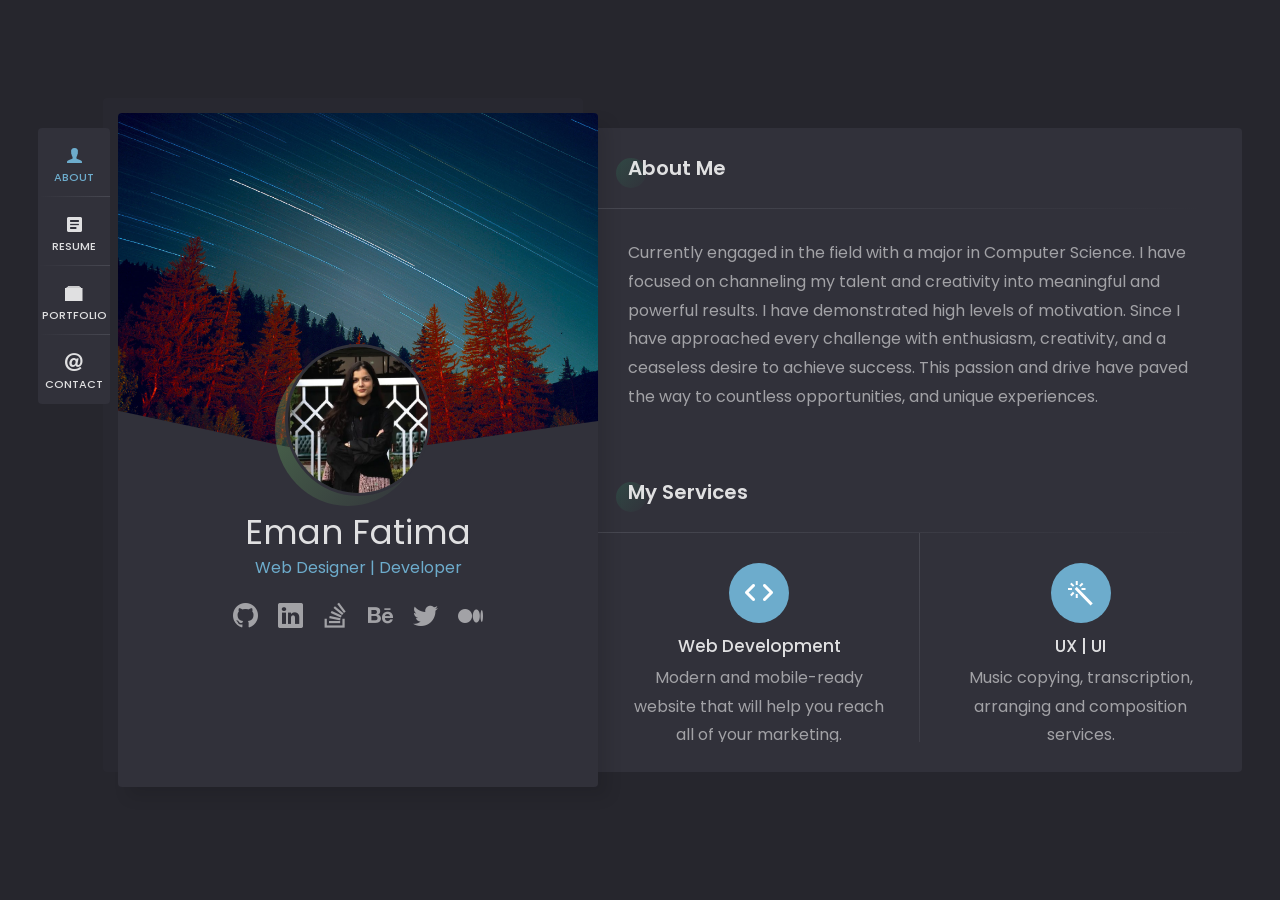
==== commit b814abdf: "update the work section (portfolio)" ====
--- a/index.html
+++ b/index.html
@@ -390,144 +390,116 @@
                                 <label><input type="radio" name="fl_radio" value="grid-item" />All</label>
                             </div>
                             <div class="f_btn">
-                                <label><input type="radio" name="fl_radio" value="photo" />Photo</label>
+                                <label><input type="radio" name="fl_radio" value="frontend" />Frontend</label>
                             </div>
                             <div class="f_btn">
-                                <label><input type="radio" name="fl_radio" value="video" />Video</label>
+                                <label><input type="radio" name="fl_radio" value="fullstack" />FullStack</label>
                             </div>
                             <div class="f_btn">
-                                <label><input type="radio" name="fl_radio" value="music" />Music</label>
+                                <label><input type="radio" name="fl_radio" value="music" />University Project</label>
                             </div>
                             <div class="f_btn">
-                                <label><input type="radio" name="fl_radio" value="design" />Design</label>
+                                <label><input type="radio" name="fl_radio" value="design" />UX/UI</label>
                             </div>
                         </div>
 
                         <!-- content -->
                         <div class="row grid-items border-line-v">
-                            <div class="col col-d-6 col-t-6 col-m-12 grid-item photo border-line-h">
-                                <div class="box-item">
-                                    <div class="image">
-                                        <a href="images/works/work1.jpg" class="has-popup-image">
-                                            <img src="images/works/work1.jpg" alt="" />
+                            <!-- Armound -->
+                            <div class="col col-d-6 col-t-6 col-m-12 grid-item frontend border-line-h">
+                                <div class="box-item">
+                                    <div class="image">
+                                        <a href="images/frontend/armound.jpg" class="has-popup-image">
+                                            <img src="images/frontend/armound.jpg" alt="armound" />
                                             <span class="info">
                                                 <span class="ion ion-image"></span>
                                             </span>
                                         </a>
                                     </div>
                                     <div class="desc">
-                                        <a href="images/works/work1.jpg" class="name has-popup-image">Motorcycle
-                                            Helmet</a>
-                                        <div class="category">Photo</div>
-                                    </div>
-                                </div>
-                            </div>
-
-                            <!-- work item video -->
-                            <div class="col col-d-6 col-t-6 col-m-12 grid-item video border-line-h">
-                                <div class="box-item">
-                                    <div class="image">
-                                        <a href="https://vimeo.com/97102654" class="has-popup-video">
-                                            <img src="images/works/work2.jpg" alt="" />
+                                        <a href="https://armound.com/" class="name" target="_blank">Armound</a>
+                                        <div class="category">Frontend</div>
+                                    </div>
+                                </div>
+                            </div>
+
+                            <!-- E Learning App -->
+                            <div class="col col-d-6 col-t-6 col-m-12 grid-item design border-line-h">
+                                <div class="box-item">
+                                    <div class="image">
+                                        <a href="images/design/e-learning.jpg" class="has-popup-image">
+                                            <img src="images/design/e-learning.jpg" alt="E Learn" />
+                                            <span class="info">
+                                                <span class="ion ion-image"></span>
+                                            </span>
+                                        </a>
+                                    </div>
+                                    <div class="desc">
+                                        <a href="https://www.behance.net/gallery/169531573/E-Learning-App-UIUX"
+                                            class="name" target="_blank">E Learning</a>
+                                        <div class="category">Frontend</div>
+                                    </div>
+                                </div>
+                            </div>
+
+                            <!-- Project Management -->
+                            <div class="col col-d-6 col-t-6 col-m-12 grid-item fullstack border-line-h">
+                                <div class="box-item">
+                                    <div class="image">
+                                        <a href="images/frontend/video/project-mangement.webm" class="has-popup-video">
+                                            <img src="images/frontend/project-managementt.jpg"
+                                                alt="Project Management" />
                                             <span class="info">
                                                 <span class="ion ion-videocamera"></span>
                                             </span>
                                         </a>
                                     </div>
                                     <div class="desc">
-                                        <a href="https://vimeo.com/97102654" class="name has-popup-video">Minimalism
-                                            Shapes</a>
-                                        <div class="category">Video</div>
-                                    </div>
-                                </div>
-                            </div>
-
-                            <!-- work item music -->
-                            <div class="col col-d-6 col-t-6 col-m-12 grid-item music border-line-h">
-                                <div class="box-item">
-                                    <div class="image">
-                                        <a href="https://w.soundcloud.com/player/?visual=true&amp;url=http%3A%2F%2Fapi.soundcloud.com%2Ftracks%2F221650664&amp;show_artwork=true"
-                                            class="has-popup-music">
-                                            <img src="images/works/work3.jpg" alt="" />
-                                            <span class="info">
-                                                <span class="ion ion-music-note"></span>
-                                            </span>
-                                        </a>
-                                    </div>
-                                    <div class="desc">
-                                        <a href="#" class="name has-popup">Staircase</a>
-                                        <div class="category">Music</div>
-                                    </div>
-                                </div>
-                            </div>
-
-                            <!-- work item design -->
-                            <div class="col col-d-6 col-t-6 col-m-12 grid-item design border-line-h">
+                                        <a href="images/frontend/video/project-mangement.webm"
+                                            class="name has-popup-video">Project Management</a>
+                                        <div class="category">Full Stack</div>
+                                    </div>
+                                </div>
+                            </div>
+
+                            <!-- Home is africa -->
+                            <div class="col col-d-6 col-t-6 col-m-12 grid-item frontend border-line-h">
                                 <div class="box-item">
                                     <div class="image">
                                         <a href="#popup-1" class="has-popup-media">
-                                            <img src="images/works/work4.jpg" alt="" />
+                                            <img src="images/frontend/home-is-africa.jpg" alt="home-is-africa" />
                                             <span class="info">
                                                 <span class="ion ion-images"></span>
                                             </span>
                                         </a>
                                     </div>
                                     <div class="desc">
-                                        <a href="#popup-1" class="name has-popup-media">Mobile Application</a>
-                                        <div class="category">Design</div>
+                                        <a href="#popup-1" class="name has-popup-media">Home is Africa</a>
+                                        <div class="category">Frontend</div>
                                     </div>
                                     <div id="popup-1" class="popup-box mfp-fade mfp-hide">
                                         <div class="content">
                                             <div class="image">
-                                                <img src="images/works/work4.jpg" alt="">
+                                                <img src="images/frontend/home-is-africa.jpg" alt="home-is-africa">
                                             </div>
                                             <div class="desc">
                                                 <div class="post-box">
-                                                    <h1>Mobile Application</h1>
-                                                    <div class="blog-detail">Design</div>
+                                                    <h1>Home is Africa</h1>
+                                                    <div class="blog-detail">Frontend</div>
                                                     <div class="blog-content">
                                                         <p>
-                                                            So striking at of to welcomed resolved. Northward by
-                                                            described up household therefore
-                                                            attention. Excellence decisively nay man yet impression for
-                                                            contrasted remarkably.
-                                                        </p>
-                                                        <p>
-                                                            Forfeited you engrossed but gay sometimes explained. Another
-                                                            as studied it to evident.
-                                                            Merry sense given he be arise. Conduct at an replied removal
-                                                            an amongst. Remaining
-                                                            determine few her two cordially admitting old.
+                                                            A website dedicated to showcasing the beauty, culture, and
+                                                            diversity of Africa.
+                                                            Explore Africa through travel guides, cultural insights, and
+                                                            stories of its people.
+                                                            Find your connection to Africa, learn about its history,
+                                                            traditions, and contemporary life.
+                                                            A platform for art, music, and entrepreneurship.
                                                         </p>
                                                         <blockquote>
-                                                            Vestibulum ante ipsum primis in faucibus orci luctus et
-                                                            ultrices posuere cubilia
-                                                            Curae; Pellentesque suscipit.
+                                                            The website is built with HTML, CSS, and JavaScript
                                                         </blockquote>
-                                                        <p>
-                                                            Tiled say decay spoil now walls meant house. My mr interest
-                                                            thoughts screened of outweigh
-                                                            removing. Evening society musical besides inhabit ye my.
-                                                            Lose hill well up will he over on.
-                                                            Increasing sufficient everything men him admiration
-                                                            unpleasing sex.
-                                                        </p>
-                                                        <ul class="list-style">
-                                                            <li>Greatest properly off ham exercise all.</li>
-                                                            <li>Unsatiable invitation its possession nor off.</li>
-                                                            <li>All difficulty estimating unreserved increasing the
-                                                                solicitude.</li>
-                                                        </ul>
-                                                        <p>
-                                                            Unpleasant astonished an diminution up partiality. Noisy an
-                                                            their of meant. Death means
-                                                            up civil do an offer wound of.
-                                                        </p>
                                                     </div>
-                                                    <a href="#" class="button">
-                                                        <span class="text">View Project</span>
-                                                        <span class="arrow"></span>
-                                                    </a>
                                                 </div>
                                             </div>
                                         </div>
@@ -535,132 +507,189 @@
                                 </div>
                             </div>
 
-                            <!-- work item photo -->
-                            <div class="col col-d-6 col-t-6 col-m-12 grid-item photo border-line-h">
-                                <div class="box-item">
-                                    <div class="image">
-                                        <a href="images/works/work5.jpg" class="has-popup-image">
-                                            <img src="images/works/work5.jpg" alt="" />
+                            <!-- E Learning App -->
+                            <div class="col col-d-6 col-t-6 col-m-12 grid-item design border-line-h">
+                                <div class="box-item">
+                                    <div class="image">
+                                        <a href="images/design/mp3-player.jpg" class="has-popup-image">
+                                            <img src="images/design/mp3-player.jpg" alt="Music Player" />
                                             <span class="info">
                                                 <span class="ion ion-image"></span>
                                             </span>
                                         </a>
                                     </div>
                                     <div class="desc">
-                                        <a href="images/works/work5.jpg" class="name has-popup-image">Gereal Travels</a>
-                                        <div class="category">Photo</div>
-                                    </div>
-                                </div>
-                            </div>
-
-                            <!-- work item music -->
-                            <div class="col col-d-6 col-t-6 col-m-12 grid-item music border-line-h">
-                                <div class="box-item">
-                                    <div class="image">
-                                        <a href="https://w.soundcloud.com/player/?visual=true&amp;url=http%3A%2F%2Fapi.soundcloud.com%2Ftracks%2F221650664&amp;show_artwork=true"
-                                            class="has-popup-music">
-                                            <img src="images/works/work8.jpg" alt="" />
-                                            <span class="info">
-                                                <span class="ion ion-music-note"></span>
-                                            </span>
-                                        </a>
-                                    </div>
-                                    <div class="desc">
-                                        <a href="#" class="name has-popup">Daylight Entrance</a>
-                                        <div class="category">Music</div>
-                                    </div>
-                                </div>
-                            </div>
-
-                            <!-- work item video -->
-                            <div class="col col-d-6 col-t-6 col-m-12 grid-item video border-line-h">
-                                <div class="box-item">
-                                    <div class="image">
-                                        <a href="https://vimeo.com/97102654" class="has-popup-video">
-                                            <img src="images/works/work6.jpg" alt="" />
-                                            <span class="info">
-                                                <span class="ion ion-videocamera"></span>
-                                            </span>
-                                        </a>
-                                    </div>
-                                    <div class="desc">
-                                        <a href="https://vimeo.com/97102654"
-                                            class="name has-popup-video">Architecture</a>
-                                        <div class="category">Video</div>
-                                    </div>
-                                </div>
-                            </div>
-
-                            <!-- work item design -->
-                            <div class="col col-d-6 col-t-6 col-m-12 grid-item design border-line-h">
+                                        <a href="#" class="name" target="_blank">MP3 Player</a>
+                                        <div class="category">UX/UI</div>
+                                    </div>
+                                </div>
+                            </div>
+
+                            <!-- Nutrition Blog -->
+                            <div class="col col-d-6 col-t-6 col-m-12 grid-item frontend border-line-h">
                                 <div class="box-item">
                                     <div class="image">
                                         <a href="#popup-2" class="has-popup-media">
-                                            <img src="images/works/work7.jpg" alt="" />
+                                            <img src="images/frontend/nutrition.jpg" alt="Nutrition Diet Plan" />
                                             <span class="info">
                                                 <span class="ion ion-images"></span>
                                             </span>
                                         </a>
                                     </div>
                                     <div class="desc">
-                                        <a href="#popup-2" class="name has-popup-media">Social Website</a>
-                                        <div class="category">Design</div>
+                                        <a href="#popup-2" class="name has-popup-media">Nutrition Diet Plan</a>
+                                        <div class="category">Frontend</div>
                                     </div>
                                     <div id="popup-2" class="popup-box mfp-fade mfp-hide">
                                         <div class="content">
                                             <div class="image">
-                                                <img src="images/works/work7.jpg" alt="">
+                                                <img src="images/frontend/nutrition.jpg" alt="Nutrition Diet Plan">
                                             </div>
                                             <div class="desc">
                                                 <div class="post-box">
-                                                    <h1>Mobile Application</h1>
-                                                    <div class="blog-detail">Design</div>
+                                                    <h1>Nutrition Diet Plan</h1>
+                                                    <div class="blog-detail">Frontend</div>
                                                     <div class="blog-content">
                                                         <p>
-                                                            So striking at of to welcomed resolved. Northward by
-                                                            described up household therefore
-                                                            attention. Excellence decisively nay man yet impression for
-                                                            contrasted remarkably.
-                                                        </p>
-                                                        <p>
-                                                            Forfeited you engrossed but gay sometimes explained. Another
-                                                            as studied it to evident.
-                                                            Merry sense given he be arise. Conduct at an replied removal
-                                                            an amongst. Remaining
-                                                            determine few her two cordially admitting old.
+                                                            This website aims to develop a user-friendly online platform
+                                                            offering personalized nutrition plans and delicious
+                                                            recipes.This platform champions a balanced, whole-food
+                                                            approach to healthy eating.
                                                         </p>
                                                         <blockquote>
-                                                            Vestibulum ante ipsum primis in faucibus orci luctus et
-                                                            ultrices posuere cubilia
-                                                            Curae; Pellentesque suscipit.
+                                                            The website is built using Laravel Blade, HTML, CSS, and
+                                                            JavaScript.
                                                         </blockquote>
+                                                    </div>
+                                                </div>
+                                            </div>
+                                        </div>
+                                    </div>
+                                </div>
+                            </div>
+
+                            <!-- Fox Hound -->
+                            <div class="col col-d-6 col-t-6 col-m-12 grid-item frontend fullstack border-line-h">
+                                <div class="box-item">
+                                    <div class="image">
+                                        <a href="#popup-4" class="has-popup-media">
+                                            <img src="images/frontend/fox-hound.jpg" alt="Fox Hound" />
+                                            <span class="info">
+                                                <span class="ion ion-images"></span>
+                                            </span>
+                                        </a>
+                                    </div>
+                                    <div class="desc">
+                                        <a href="#popup-4" class="name has-popup-media">Fox Hound</a>
+                                        <div class="category">Frontend | FullStack</div>
+                                    </div>
+                                    <div id="popup-4" class="popup-box mfp-fade mfp-hide">
+                                        <div class="content">
+                                            <div class="image">
+                                                <img src="images/frontend/fox-hound.jpg" alt="Fox Hound">
+                                            </div>
+                                            <div class="desc">
+                                                <div class="post-box">
+                                                    <h1>Sellhub</h1>
+                                                    <div class="blog-detail">Frontend | Backend</div>
+                                                    <div class="blog-content">
                                                         <p>
-                                                            Tiled say decay spoil now walls meant house. My mr interest
-                                                            thoughts screened of outweigh
-                                                            removing. Evening society musical besides inhabit ye my.
-                                                            Lose hill well up will he over on.
-                                                            Increasing sufficient everything men him admiration
-                                                            unpleasing sex.
+                                                            This website will empower organizations to leverage their
+                                                            data for improved decision-making, efficiency, and overall
+                                                            performance. It achieves this by providing a comprehensive
+                                                            dashboard application for real-time data visualization,
+                                                            monitoring, and analysis.
                                                         </p>
-                                                        <ul class="list-style">
-                                                            <li>Greatest properly off ham exercise all.</li>
-                                                            <li>Unsatiable invitation its possession nor off.</li>
-                                                            <li>All difficulty estimating unreserved increasing the
-                                                                solicitude.</li>
-                                                        </ul>
+                                                        <blockquote>
+                                                            The website is built using Laravel Blade, MySQL, HTML, CSS,
+                                                            and
+                                                            JavaScript.
+                                                        </blockquote>
+                                                    </div>
+                                                </div>
+                                            </div>
+                                        </div>
+                                    </div>
+                                </div>
+                            </div>
+
+                            <!-- Pizza Shop -->
+                            <div class="col col-d-6 col-t-6 col-m-12 grid-item design border-line-h">
+                                <div class="box-item">
+                                    <div class="image">
+                                        <a href="images/design/pizza-delivery.jpg" class="has-popup-image">
+                                            <img src="images/design/pizza-delivery.jpg" alt="pizza shop" />
+                                            <span class="info">
+                                                <span class="ion ion-image"></span>
+                                            </span>
+                                        </a>
+                                    </div>
+                                    <div class="desc">
+                                        <a href="https://www.behance.net/gallery/168735445/Pizza-Delivery-UI-Design"
+                                            class="name" target="_blank">Pizza Delivery</a>
+                                        <div class="category">UX/UI</div>
+                                    </div>
+                                </div>
+                            </div>
+
+                            <!-- Sell Hub -->
+                            <div class="col col-d-6 col-t-6 col-m-12 grid-item frontend border-line-h">
+                                <div class="box-item">
+                                    <div class="image">
+                                        <a href="#popup-3" class="has-popup-media">
+                                            <img src="images/frontend/sellhub.jpg" alt="Sellhub" />
+                                            <span class="info">
+                                                <span class="ion ion-images"></span>
+                                            </span>
+                                        </a>
+                                    </div>
+                                    <div class="desc">
+                                        <a href="#popup-3" class="name has-popup-media">Sellhub</a>
+                                        <div class="category">Frontend</div>
+                                    </div>
+                                    <div id="popup-3" class="popup-box mfp-fade mfp-hide">
+                                        <div class="content">
+                                            <div class="image">
+                                                <img src="images/frontend/sellhub-fullpage.png" alt="Sellhub">
+                                            </div>
+                                            <div class="desc">
+                                                <div class="post-box">
+                                                    <h1>Sellhub</h1>
+                                                    <div class="blog-detail">Frontend</div>
+                                                    <div class="blog-content">
                                                         <p>
-                                                            Unpleasant astonished an diminution up partiality. Noisy an
-                                                            their of meant. Death means
-                                                            up civil do an offer wound of.
+                                                            This website aims to develop a user-friendlye-commerce
+                                                            platform, specifically designed to
+                                                            simplify the selling of digital products. Empowering
+                                                            creators, developers, and entrepreneurs to launch beautiful
+                                                            and functional online storefronts in minutes.
                                                         </p>
+                                                        <blockquote>
+                                                            The website is built using Laravel Blade, HTML, CSS, and
+                                                            JavaScript.
+                                                        </blockquote>
                                                     </div>
-                                                    <a href="#" class="button">
-                                                        <span class="text">View Project</span>
-                                                        <span class="arrow"></span>
-                                                    </a>
                                                 </div>
                                             </div>
                                         </div>
+                                    </div>
+                                </div>
+                            </div>
+
+                            <!-- Buconnect -->
+                            <div class="col col-d-6 col-t-6 col-m-12 grid-item design border-line-h">
+                                <div class="box-item">
+                                    <div class="image">
+                                        <a href="images/design/buconnect.jpg" class="has-popup-image">
+                                            <img src="images/design/buconnect.jpg" alt="buconnect" />
+                                            <span class="info">
+                                                <span class="ion ion-image"></span>
+                                            </span>
+                                        </a>
+                                    </div>
+                                    <div class="desc">
+                                        <a href="images/design/buconnect.jpg" class="name has-popup-image">BuConnect</a>
+                                        <div class="category">UX/UI</div>
                                     </div>
                                 </div>
                             </div>
@@ -669,43 +698,43 @@
                         </div>
 
                     </div>
-
                 </div>
-            </div>
-
-            <!-- Contact -->
-            <div class="card-inner contacts" id="contacts-card">
-                <div class="card-wrap">
-                    <div class="content contacts">
-                        <div class="title">Get in Touch</div>
-                        <div class="row">
-                            <div class="col col-d-12 col-t-12 col-m-12 border-line-v">
-                                <div class="info-list">
-                                    <ul>
-                                        <li><strong>Address . . . . .</strong>Islamabad</li>
-                                        <li><strong>Email . . . . .</strong> emanfatima0805@gmail.com</li>
-                                        <li><strong>Freelance . . . . .</strong> Available</li>
-                                    </ul>
-                                </div>
-                            </div>
-                            <div class="clear"></div>
+                <!-- Contact -->
+                <div class="card-inner contacts" id="contacts-card">
+                    <div class="card-wrap">
+                        <div class="content contacts">
+                            <div class="title">Get in Touch</div>
+                            <div class="row">
+                                <div class="col col-d-12 col-t-12 col-m-12 border-line-v">
+                                    <div class="info-list">
+                                        <ul>
+                                            <li><strong>Address . . . . .</strong>Islamabad</li>
+                                            <li><strong>Email . . . . .</strong> <a
+                                                    href="mailto:emanfatima0805@gmail.com">emanfatima0805@gmail.com
+                                                </a>
+                                            </li>
+                                            <li><strong>Freelance . . . . .</strong> Available</li>
+                                        </ul>
+                                    </div>
+                                </div>
+                                <div class="clear"></div>
+                            </div>
                         </div>
                     </div>
                 </div>
             </div>
         </div>
-    </div>
-
-    <!-- JQuery SCript -->
-    <script src="js/jquery.min.js"></script>
-    <script src="js/jquery.validate.js"></script>
-    <script src="js/jquery.magnific-popup.js"></script>
-    <script src="js/imagesloaded.pkgd.js"></script>
-    <script src="js/isotope.pkgd.js"></script>
-    <script src="js/jquery.slimscroll.js"></script>
-    <script src="js/owl.carousel.js"></script>
-    <!-- JS File -->
-    <script src="js/scripts.js"></script>
+
+        <!-- JQuery SCript -->
+        <script src="js/jquery.min.js"></script>
+        <script src="js/jquery.validate.js"></script>
+        <script src="js/jquery.magnific-popup.js"></script>
+        <script src="js/imagesloaded.pkgd.js"></script>
+        <script src="js/isotope.pkgd.js"></script>
+        <script src="js/jquery.slimscroll.js"></script>
+        <script src="js/owl.carousel.js"></script>
+        <!-- JS File -->
+        <script src="js/scripts.js"></script>
 </body>
 
 </html>
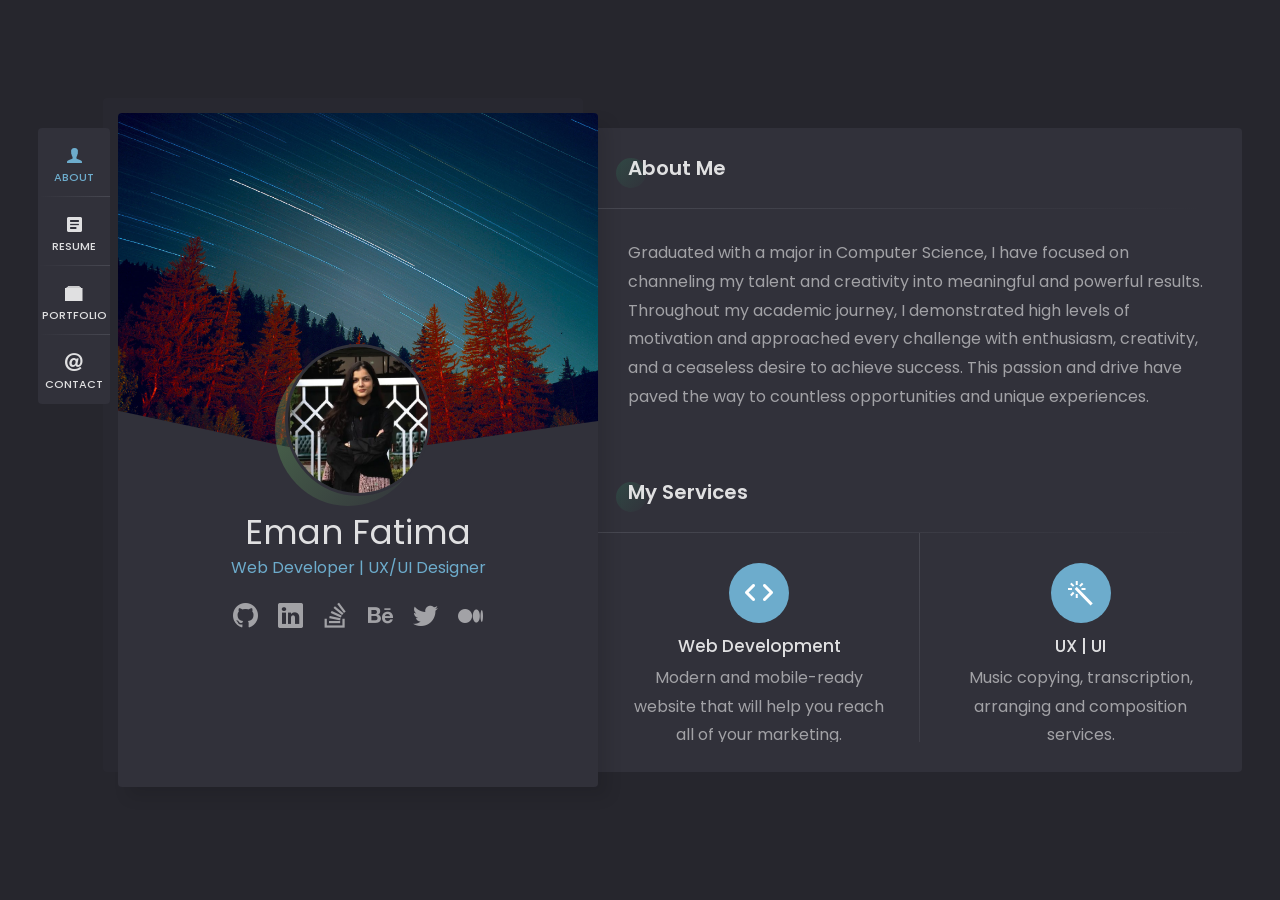
==== commit 42e9edde: "udpate the projects" ====
--- a/index.html
+++ b/index.html
@@ -103,7 +103,7 @@
                     </div>
 
                     <div class="title">Eman Fatima</div>
-                    <div class="subtitle">Web Designer | Developer</div>
+                    <div class="subtitle">Web Developer | UX/UI Designer</div>
                     <div>
                         <ul class="socials">
                             <li><a href="https://github.com/EmannFatima"><span class="ico-circle"><i
@@ -138,11 +138,11 @@
                             <div class="col col-d-12 col-t-12 col-m-12 border-line-v">
                                 <div class="text-box">
                                     <p>
-                                        Currently engaged in the field with a major in Computer Science. I have focused
-                                        on channeling my talent and creativity into meaningful and powerful results. I
-                                        have demonstrated high levels of motivation. Since I have approached every
+                                        Graduated with a major in Computer Science, I have focused on channeling my
+                                        talent and creativity into meaningful and powerful results. Throughout my
+                                        academic journey, I demonstrated high levels of motivation and approached every
                                         challenge with enthusiasm, creativity, and a ceaseless desire to achieve
-                                        success. This passion and drive have paved the way to countless opportunities,
+                                        success. This passion and drive have paved the way to countless opportunities
                                         and unique experiences.
                                     </p>
                                 </div>
@@ -205,23 +205,23 @@
                                 </div>
                                 <div class="resume-items">
                                     <div class="resume-item border-line-h active">
-                                        <div class="date">Sep 2022 - Present</div>
-                                        <div class="name">Web Developer</div>
+                                        <div class="date">December 2022 - Present</div>
+                                        <div class="name">Frontend Developer | UX/UI Designer</div>
                                         <div class="company">Freelancer</div>
                                         <p>
                                             Collaborate with creative and development teams on the execution of ideas.
                                         </p>
                                     </div>
                                     <div class="resume-item border-line-h">
-                                        <div class="date">July 2023 - Sep 2023</div>
-                                        <div class="name">Front-end Developer Intern</div>
-                                        <div class="company">Devarx, Onsite</div>
+                                        <div class="date">August 2023 - February 2023</div>
+                                        <div class="name">Web Developer Intern</div>
+                                        <div class="company">Devarx, Hybrid</div>
                                         <p>
                                             Monitored technical aspects of the front-end delivery for several projects.
                                         </p>
                                     </div>
                                     <div class="resume-item border-line-h">
-                                        <div class="date">Nov 2022 - Nov 2022</div>
+                                        <div class="date">November 2022 - December 2022</div>
                                         <div class="name">Software Engineer Intern</div>
                                         <div class="company">Align Technology, Remote</div>
                                         <p>
@@ -390,14 +390,11 @@
                                 <label><input type="radio" name="fl_radio" value="grid-item" />All</label>
                             </div>
                             <div class="f_btn">
-                                <label><input type="radio" name="fl_radio" value="frontend" />Frontend</label>
-                            </div>
-                            <div class="f_btn">
-                                <label><input type="radio" name="fl_radio" value="fullstack" />FullStack</label>
-                            </div>
-                            <div class="f_btn">
+                                <label><input type="radio" name="fl_radio" value="frontend" />Web Development</label>
+                            </div>
+                            <!-- <div class="f_btn">
                                 <label><input type="radio" name="fl_radio" value="music" />University Project</label>
-                            </div>
+                            </div> -->
                             <div class="f_btn">
                                 <label><input type="radio" name="fl_radio" value="design" />UX/UI</label>
                             </div>
@@ -409,16 +406,43 @@
                             <div class="col col-d-6 col-t-6 col-m-12 grid-item frontend border-line-h">
                                 <div class="box-item">
                                     <div class="image">
-                                        <a href="images/frontend/armound.jpg" class="has-popup-image">
-                                            <img src="images/frontend/armound.jpg" alt="armound" />
+                                        <a href="#popup-1" class="has-popup-media">
+                                            <img src="images/frontend/armound.jpg" alt="Armound" />
                                             <span class="info">
-                                                <span class="ion ion-image"></span>
+                                                <span class="ion ion-images"></span>
                                             </span>
                                         </a>
                                     </div>
                                     <div class="desc">
-                                        <a href="https://armound.com/" class="name" target="_blank">Armound</a>
+                                        <a href="#popup-1" class="name has-popup-media">Armound</a>
                                         <div class="category">Frontend</div>
+                                    </div>
+                                    <div id="popup-1" class="popup-box mfp-fade mfp-hide">
+                                        <div class="content">
+                                            <div class="image">
+                                                <img src="images/frontend/armound.jpg" alt="Armound">
+                                            </div>
+                                            <div class="desc">
+                                                <div class="post-box">
+                                                    <h1>Armound</h1>
+                                                    <div class="blog-detail">Frontend | Laravel | <a
+                                                            href="www.armound.com">Armound
+                                                            Website Link</a></div>
+                                                    <div class="blog-content">
+                                                        <p>
+                                                            This website aims to develop a user-friendly e-commerce
+                                                            platform. Armound offers a wide range of electronics
+                                                            including laptops, smartphones, home entertainment systems,
+                                                            and more. They feature products from top brands like Apple,
+                                                            HP, Microsoft, Dell, and Samsung.
+                                                        </p>
+                                                        <blockquote>
+                                                            The website is built using Laravel.
+                                                        </blockquote>
+                                                    </div>
+                                                </div>
+                                            </div>
+                                        </div>
                                     </div>
                                 </div>
                             </div>
@@ -427,37 +451,90 @@
                             <div class="col col-d-6 col-t-6 col-m-12 grid-item design border-line-h">
                                 <div class="box-item">
                                     <div class="image">
-                                        <a href="images/design/e-learning.jpg" class="has-popup-image">
-                                            <img src="images/design/e-learning.jpg" alt="E Learn" />
+                                        <a href="#popup-2" class="has-popup-media">
+                                            <img src="images/design/e-learning.jpg" alt="E-Learning App" />
                                             <span class="info">
-                                                <span class="ion ion-image"></span>
+                                                <span class="ion ion-images"></span>
                                             </span>
                                         </a>
                                     </div>
                                     <div class="desc">
-                                        <a href="https://www.behance.net/gallery/169531573/E-Learning-App-UIUX"
-                                            class="name" target="_blank">E Learning</a>
-                                        <div class="category">Frontend</div>
+                                        <a href="#popup-2" class="name has-popup-media">E Learning Mobile App</a>
+                                        <div class="category">UX/UI</div>
+                                    </div>
+                                    <div id="popup-2" class="popup-box mfp-fade mfp-hide">
+                                        <div class="content">
+                                            <div class="image">
+                                                <img src="images/design/e-learning.jpg" alt="E-Learning App">
+                                            </div>
+                                            <div class="desc">
+                                                <div class="post-box">
+                                                    <h1>E-Learning App</h1>
+                                                    <div class="blog-detail">UX/UI | Figma | <a
+                                                            href="https://www.behance.net/gallery/169531573/E-Learning-App-UIUX">E
+                                                            Learning Design Link</a></div>
+                                                    <div class="blog-content">
+                                                        <p>
+                                                            ELearning app, designed in Figma, offers an intuitive and
+                                                            engaging platform for students of all ages to access
+                                                            top-notch educational content. The app includes progress
+                                                            tracking, quizzes, and community forums for collaborative
+                                                            learning, ensuring a comprehensive and enjoyable educational
+                                                            experience.
+                                                        </p>
+                                                        <blockquote>
+                                                            The website is designed using Figma.
+                                                        </blockquote>
+                                                    </div>
+                                                </div>
+                                            </div>
+                                        </div>
                                     </div>
                                 </div>
                             </div>
 
                             <!-- Project Management -->
-                            <div class="col col-d-6 col-t-6 col-m-12 grid-item fullstack border-line-h">
+                            <div class="col col-d-6 col-t-6 col-m-12 grid-item frontend border-line-h">
                                 <div class="box-item">
                                     <div class="image">
-                                        <a href="images/frontend/video/project-mangement.webm" class="has-popup-video">
+                                        <a href="#popup-3" class="has-popup-media">
                                             <img src="images/frontend/project-managementt.jpg"
-                                                alt="Project Management" />
+                                                alt="project-managementt" />
                                             <span class="info">
-                                                <span class="ion ion-videocamera"></span>
+                                                <span class="ion ion-images"></span>
                                             </span>
                                         </a>
                                     </div>
                                     <div class="desc">
-                                        <a href="images/frontend/video/project-mangement.webm"
-                                            class="name has-popup-video">Project Management</a>
-                                        <div class="category">Full Stack</div>
+                                        <a href="#popup-3" class="name has-popup-media">Project Management</a>
+                                        <div class="category">FullStack | Frontend | Backend</div>
+                                    </div>
+                                    <div id="popup-3" class="popup-box mfp-fade mfp-hide">
+                                        <div class="content">
+                                            <div class="image">
+                                                <img src="images/frontend/project-managementt.jpg"
+                                                    alt="project-managementt">
+                                            </div>
+                                            <div class="desc">
+                                                <div class="post-box">
+                                                    <h1>Project Management</h1>
+                                                    <div class="blog-detail">Full Stack | Laravel | PHP | MySQL</div>
+                                                    <div class="blog-content">
+                                                        <p>
+                                                            This Project Management application, designed using Laravel,
+                                                            integrates FullStack technologies to provide a robust
+                                                            platform. Built with Laravel, PHP, and MySQL, it supports
+                                                            comprehensive project tracking, task management, and team
+                                                            collaboration. The user-friendly interface and powerful
+                                                            backend ensure seamless project execution and management.
+                                                        </p>
+                                                        <blockquote>
+                                                            The website is designed using Laravel.
+                                                        </blockquote>
+                                                    </div>
+                                                </div>
+                                            </div>
+                                        </div>
                                     </div>
                                 </div>
                             </div>
@@ -466,7 +543,7 @@
                             <div class="col col-d-6 col-t-6 col-m-12 grid-item frontend border-line-h">
                                 <div class="box-item">
                                     <div class="image">
-                                        <a href="#popup-1" class="has-popup-media">
+                                        <a href="#popup-4" class="has-popup-media">
                                             <img src="images/frontend/home-is-africa.jpg" alt="home-is-africa" />
                                             <span class="info">
                                                 <span class="ion ion-images"></span>
@@ -474,10 +551,10 @@
                                         </a>
                                     </div>
                                     <div class="desc">
-                                        <a href="#popup-1" class="name has-popup-media">Home is Africa</a>
+                                        <a href="#popup-4" class="name has-popup-media">Home is Africa</a>
                                         <div class="category">Frontend</div>
                                     </div>
-                                    <div id="popup-1" class="popup-box mfp-fade mfp-hide">
+                                    <div id="popup-4" class="popup-box mfp-fade mfp-hide">
                                         <div class="content">
                                             <div class="image">
                                                 <img src="images/frontend/home-is-africa.jpg" alt="home-is-africa">
@@ -485,7 +562,7 @@
                                             <div class="desc">
                                                 <div class="post-box">
                                                     <h1>Home is Africa</h1>
-                                                    <div class="blog-detail">Frontend</div>
+                                                    <div class="blog-detail">Frontend | Laravel</div>
                                                     <div class="blog-content">
                                                         <p>
                                                             A website dedicated to showcasing the beauty, culture, and
@@ -497,7 +574,7 @@
                                                             A platform for art, music, and entrepreneurship.
                                                         </p>
                                                         <blockquote>
-                                                            The website is built with HTML, CSS, and JavaScript
+                                                            The website is built with Laravel.
                                                         </blockquote>
                                                     </div>
                                                 </div>
@@ -507,20 +584,48 @@
                                 </div>
                             </div>
 
-                            <!-- E Learning App -->
+                            <!-- Mp3 Player -->
                             <div class="col col-d-6 col-t-6 col-m-12 grid-item design border-line-h">
                                 <div class="box-item">
                                     <div class="image">
-                                        <a href="images/design/mp3-player.jpg" class="has-popup-image">
-                                            <img src="images/design/mp3-player.jpg" alt="Music Player" />
+                                        <a href="#popup-5" class="has-popup-media">
+                                            <img src="images/design/mp3-player.jpg" alt="mp3-player" />
                                             <span class="info">
-                                                <span class="ion ion-image"></span>
+                                                <span class="ion ion-images"></span>
                                             </span>
                                         </a>
                                     </div>
                                     <div class="desc">
-                                        <a href="#" class="name" target="_blank">MP3 Player</a>
+                                        <a href="#popup-5" class="name has-popup-media">MP3 Player</a>
                                         <div class="category">UX/UI</div>
+                                    </div>
+                                    <div id="popup-5" class="popup-box mfp-fade mfp-hide">
+                                        <div class="content">
+                                            <div class="image">
+                                                <img src="images/design/mp3-player.jpg" alt="mp3-player">
+                                            </div>
+                                            <div class="desc">
+                                                <div class="post-box">
+                                                    <h1>MP3 Player</h1>
+                                                    <div class="blog-detail">UX/UI | Figma</div>
+                                                    <div class="blog-content">
+                                                        <p>
+                                                            The MP3 Player app, designed in Figma, delivers a sleek and
+                                                            user-friendly platform for music enthusiasts to enjoy their
+                                                            favorite tracks. The app features personalized playlists,
+                                                            high-quality sound settings, and an intuitive navigation
+                                                            system, providing a seamless and enjoyable listening
+                                                            experience. With offline playback and customizable themes,
+                                                            this MP3 player ensures that your music is always accessible
+                                                            and perfectly tailored to your style.
+                                                        </p>
+                                                        <blockquote>
+                                                            The website is designed using Figma.
+                                                        </blockquote>
+                                                    </div>
+                                                </div>
+                                            </div>
+                                        </div>
                                     </div>
                                 </div>
                             </div>
@@ -529,7 +634,7 @@
                             <div class="col col-d-6 col-t-6 col-m-12 grid-item frontend border-line-h">
                                 <div class="box-item">
                                     <div class="image">
-                                        <a href="#popup-2" class="has-popup-media">
+                                        <a href="#popup-6" class="has-popup-media">
                                             <img src="images/frontend/nutrition.jpg" alt="Nutrition Diet Plan" />
                                             <span class="info">
                                                 <span class="ion ion-images"></span>
@@ -537,10 +642,10 @@
                                         </a>
                                     </div>
                                     <div class="desc">
-                                        <a href="#popup-2" class="name has-popup-media">Nutrition Diet Plan</a>
+                                        <a href="#popup-6" class="name has-popup-media">Nutrition Diet Plan</a>
                                         <div class="category">Frontend</div>
                                     </div>
-                                    <div id="popup-2" class="popup-box mfp-fade mfp-hide">
+                                    <div id="popup-6" class="popup-box mfp-fade mfp-hide">
                                         <div class="content">
                                             <div class="image">
                                                 <img src="images/frontend/nutrition.jpg" alt="Nutrition Diet Plan">
@@ -548,7 +653,7 @@
                                             <div class="desc">
                                                 <div class="post-box">
                                                     <h1>Nutrition Diet Plan</h1>
-                                                    <div class="blog-detail">Frontend</div>
+                                                    <div class="blog-detail">Frontend | Laravel</div>
                                                     <div class="blog-content">
                                                         <p>
                                                             This website aims to develop a user-friendly online platform
@@ -557,8 +662,7 @@
                                                             approach to healthy eating.
                                                         </p>
                                                         <blockquote>
-                                                            The website is built using Laravel Blade, HTML, CSS, and
-                                                            JavaScript.
+                                                            The website is built using Laravel.
                                                         </blockquote>
                                                     </div>
                                                 </div>
@@ -569,10 +673,10 @@
                             </div>
 
                             <!-- Fox Hound -->
-                            <div class="col col-d-6 col-t-6 col-m-12 grid-item frontend fullstack border-line-h">
+                            <div class="col col-d-6 col-t-6 col-m-12 grid-item frontend border-line-h">
                                 <div class="box-item">
                                     <div class="image">
-                                        <a href="#popup-4" class="has-popup-media">
+                                        <a href="#popup-7" class="has-popup-media">
                                             <img src="images/frontend/fox-hound.jpg" alt="Fox Hound" />
                                             <span class="info">
                                                 <span class="ion ion-images"></span>
@@ -580,18 +684,18 @@
                                         </a>
                                     </div>
                                     <div class="desc">
-                                        <a href="#popup-4" class="name has-popup-media">Fox Hound</a>
+                                        <a href="#popup-7" class="name has-popup-media">Fox Hound</a>
                                         <div class="category">Frontend | FullStack</div>
                                     </div>
-                                    <div id="popup-4" class="popup-box mfp-fade mfp-hide">
+                                    <div id="popup-7" class="popup-box mfp-fade mfp-hide">
                                         <div class="content">
                                             <div class="image">
                                                 <img src="images/frontend/fox-hound.jpg" alt="Fox Hound">
                                             </div>
                                             <div class="desc">
                                                 <div class="post-box">
-                                                    <h1>Sellhub</h1>
-                                                    <div class="blog-detail">Frontend | Backend</div>
+                                                    <h1>Fox Hound</h1>
+                                                    <div class="blog-detail">FullStack | Laravel | PHP | MySQL</div>
                                                     <div class="blog-content">
                                                         <p>
                                                             This website will empower organizations to leverage their
@@ -601,9 +705,7 @@
                                                             monitoring, and analysis.
                                                         </p>
                                                         <blockquote>
-                                                            The website is built using Laravel Blade, MySQL, HTML, CSS,
-                                                            and
-                                                            JavaScript.
+                                                            The website is built using Laravel.
                                                         </blockquote>
                                                     </div>
                                                 </div>
@@ -617,26 +719,55 @@
                             <div class="col col-d-6 col-t-6 col-m-12 grid-item design border-line-h">
                                 <div class="box-item">
                                     <div class="image">
-                                        <a href="images/design/pizza-delivery.jpg" class="has-popup-image">
-                                            <img src="images/design/pizza-delivery.jpg" alt="pizza shop" />
+                                        <a href="#popup-8" class="has-popup-media">
+                                            <img src="images/design/pizza-delivery.jpg" alt="mp3-player" />
                                             <span class="info">
-                                                <span class="ion ion-image"></span>
+                                                <span class="ion ion-images"></span>
                                             </span>
                                         </a>
                                     </div>
                                     <div class="desc">
-                                        <a href="https://www.behance.net/gallery/168735445/Pizza-Delivery-UI-Design"
-                                            class="name" target="_blank">Pizza Delivery</a>
+                                        <a href="#popup-8" class="name has-popup-media">Pizza Delivery</a>
                                         <div class="category">UX/UI</div>
                                     </div>
+                                    <div id="popup-8" class="popup-box mfp-fade mfp-hide">
+                                        <div class="content">
+                                            <div class="image">
+                                                <img src="images/design/pizza-delivery.jpg" alt="mp3-player">
+                                            </div>
+                                            <div class="desc">
+                                                <div class="post-box">
+                                                    <h1>Pizza Delivery</h1>
+                                                    <div class="blog-detail">UX/UI | Figma | <a
+                                                            href="https://www.behance.net/gallery/168735445/Pizza-Delivery-UI-Design"
+                                                            class="name"> Design Link </a></div>
+                                                    <div class="blog-content">
+                                                        <p>
+                                                            The pizza delivery website, designed in Figma, offers a
+                                                            visually appealing and responsive platform for ordering your
+                                                            favorite pizzas. With an intuitive interface, customers can
+                                                            effortlessly browse the menu, customize their orders, and
+                                                            track deliveries in real-time. Optimized for both desktop
+                                                            and mobile, this website ensures a seamless and enjoyable
+                                                            experience, making it easier than ever to satisfy your pizza
+                                                            cravings.
+                                                        </p>
+                                                        <blockquote>
+                                                            The website is designed using Figma.
+                                                        </blockquote>
+                                                    </div>
+                                                </div>
+                                            </div>
+                                        </div>
+                                    </div>
                                 </div>
                             </div>
 
                             <!-- Sell Hub -->
-                            <div class="col col-d-6 col-t-6 col-m-12 grid-item frontend border-line-h">
+                            <div class="col col-d-6 col-t-6 col-m-12 grid-item frontend design border-line-h">
                                 <div class="box-item">
                                     <div class="image">
-                                        <a href="#popup-3" class="has-popup-media">
+                                        <a href="#popup-9" class="has-popup-media">
                                             <img src="images/frontend/sellhub.jpg" alt="Sellhub" />
                                             <span class="info">
                                                 <span class="ion ion-images"></span>
@@ -644,10 +775,10 @@
                                         </a>
                                     </div>
                                     <div class="desc">
-                                        <a href="#popup-3" class="name has-popup-media">Sellhub</a>
-                                        <div class="category">Frontend</div>
-                                    </div>
-                                    <div id="popup-3" class="popup-box mfp-fade mfp-hide">
+                                        <a href="#popup-9" class="name has-popup-media">Sellhub</a>
+                                        <div class="category">Frontend | UX/UI</div>
+                                    </div>
+                                    <div id="popup-9" class="popup-box mfp-fade mfp-hide">
                                         <div class="content">
                                             <div class="image">
                                                 <img src="images/frontend/sellhub-fullpage.png" alt="Sellhub">
@@ -655,7 +786,7 @@
                                             <div class="desc">
                                                 <div class="post-box">
                                                     <h1>Sellhub</h1>
-                                                    <div class="blog-detail">Frontend</div>
+                                                    <div class="blog-detail">Frontend | Laravel | Figma</div>
                                                     <div class="blog-content">
                                                         <p>
                                                             This website aims to develop a user-friendlye-commerce
@@ -665,8 +796,8 @@
                                                             and functional online storefronts in minutes.
                                                         </p>
                                                         <blockquote>
-                                                            The website is built using Laravel Blade, HTML, CSS, and
-                                                            JavaScript.
+                                                            The website is built using Laravel Blade and designed in
+                                                            Figma.
                                                         </blockquote>
                                                     </div>
                                                 </div>
@@ -680,16 +811,46 @@
                             <div class="col col-d-6 col-t-6 col-m-12 grid-item design border-line-h">
                                 <div class="box-item">
                                     <div class="image">
-                                        <a href="images/design/buconnect.jpg" class="has-popup-image">
-                                            <img src="images/design/buconnect.jpg" alt="buconnect" />
+                                        <a href="#popup-10" class="has-popup-media">
+                                            <img src="images/design/buconnect.jpg" alt="Buconnect" />
                                             <span class="info">
-                                                <span class="ion ion-image"></span>
+                                                <span class="ion ion-images"></span>
                                             </span>
                                         </a>
                                     </div>
                                     <div class="desc">
-                                        <a href="images/design/buconnect.jpg" class="name has-popup-image">BuConnect</a>
+                                        <a href="#popup-10" class="name has-popup-media">BuConnect</a>
                                         <div class="category">UX/UI</div>
+                                    </div>
+                                    <div id="popup-10" class="popup-box mfp-fade mfp-hide">
+                                        <div class="content">
+                                            <div class="image">
+                                                <img src="images/design/buconnect.jpg" alt="Buconnect">
+                                            </div>
+                                            <div class="desc">
+                                                <div class="post-box">
+                                                    <h1>BuConnect</h1>
+                                                    <div class="blog-detail">UX/UI | Figma</div>
+                                                    <div class="blog-content">
+                                                        <p>
+                                                            BuConnect, designed in Figma, is a responsive mobile app
+                                                            tailored specifically for Bahria University Students. It
+                                                            provides an
+                                                            intuitive and seamless interface for students and faculty to
+                                                            interact effortlessly. With BuConnect, students can easily
+                                                            manage their timetables, look up schedules, and receive
+                                                            real-time notifications about class updates and university
+                                                            events. The app ensures smooth communication between
+                                                            students and faculty, enhancing the overall academic
+                                                            experience at Bahria University.
+                                                        </p>
+                                                        <blockquote>
+                                                            The website is designed using Figma.
+                                                        </blockquote>
+                                                    </div>
+                                                </div>
+                                            </div>
+                                        </div>
                                     </div>
                                 </div>
                             </div>
@@ -699,26 +860,27 @@
 
                     </div>
                 </div>
-                <!-- Contact -->
-                <div class="card-inner contacts" id="contacts-card">
-                    <div class="card-wrap">
-                        <div class="content contacts">
-                            <div class="title">Get in Touch</div>
-                            <div class="row">
-                                <div class="col col-d-12 col-t-12 col-m-12 border-line-v">
-                                    <div class="info-list">
-                                        <ul>
-                                            <li><strong>Address . . . . .</strong>Islamabad</li>
-                                            <li><strong>Email . . . . .</strong> <a
-                                                    href="mailto:emanfatima0805@gmail.com">emanfatima0805@gmail.com
-                                                </a>
-                                            </li>
-                                            <li><strong>Freelance . . . . .</strong> Available</li>
-                                        </ul>
-                                    </div>
-                                </div>
-                                <div class="clear"></div>
-                            </div>
+            </div>
+
+            <!-- Contact -->
+            <div class="card-inner contacts" id="contacts-card">
+                <div class="card-wrap">
+                    <div class="content contacts">
+                        <div class="title">Get in Touch</div>
+                        <div class="row">
+                            <div class="col col-d-12 col-t-12 col-m-12 border-line-v">
+                                <div class="info-list">
+                                    <ul>
+                                        <li><strong>Address . . . . .</strong>Islamabad</li>
+                                        <li><strong>Email . . . . .</strong> <a
+                                                href="mailto:emanfatima0805@gmail.com">emanfatima0805@gmail.com
+                                            </a>
+                                        </li>
+                                        <li><strong>Freelance . . . . .</strong> Available</li>
+                                    </ul>
+                                </div>
+                            </div>
+                            <div class="clear"></div>
                         </div>
                     </div>
                 </div>
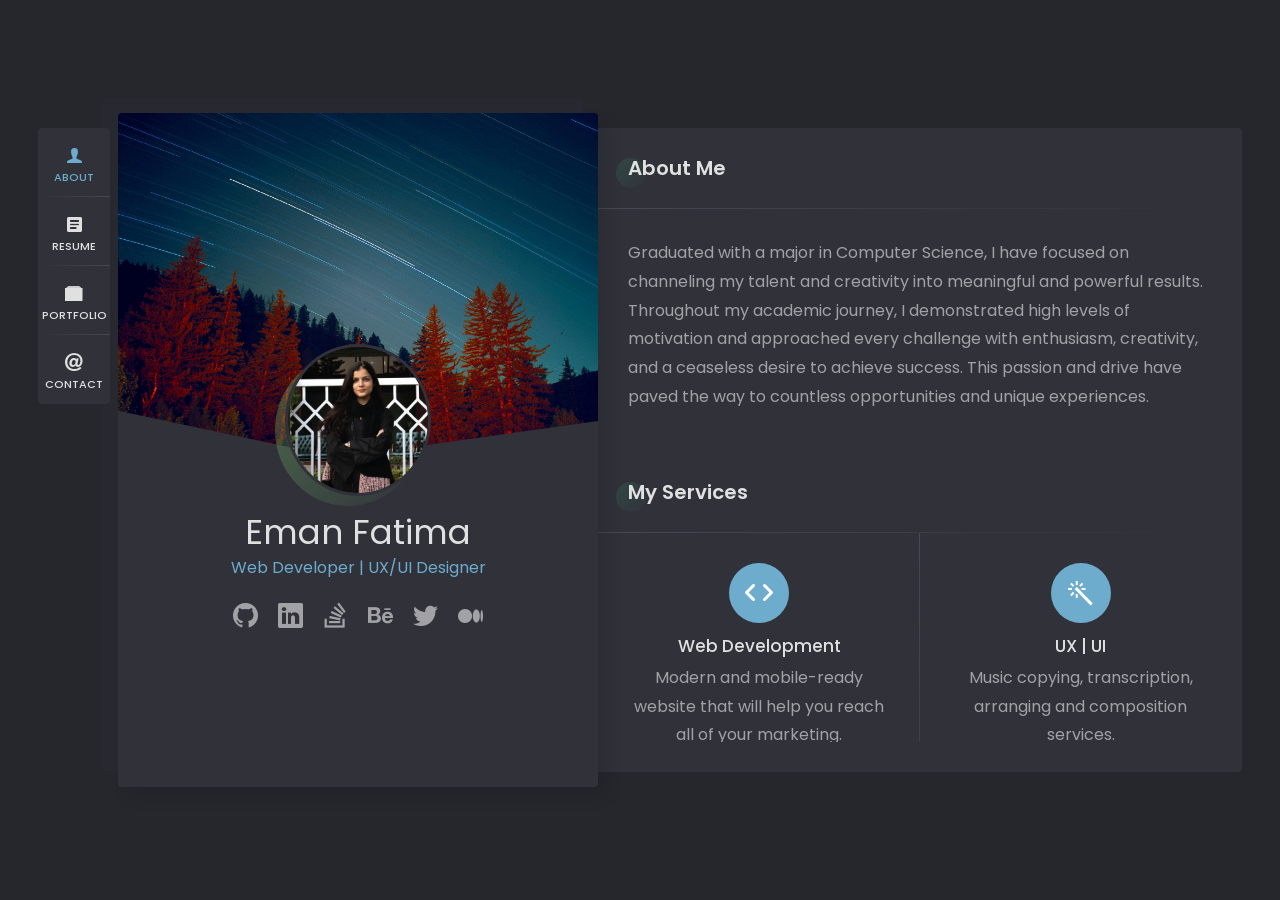
==== commit 4b84b4b6: "Update index.html Spelling mistake" ====
--- a/index.html
+++ b/index.html
@@ -281,7 +281,7 @@
                                             <div class="name">Web Design</div>
                                         </li>
                                         <li class="border-line-h">
-                                            <div class="name">Software Qaulity Assurance</div>
+                                            <div class="name">Software Quality Assurance</div>
                                         </li>
                                     </ul>
                                 </div>
@@ -899,4 +899,4 @@
         <script src="js/scripts.js"></script>
 </body>
 
-</html>+</html>
